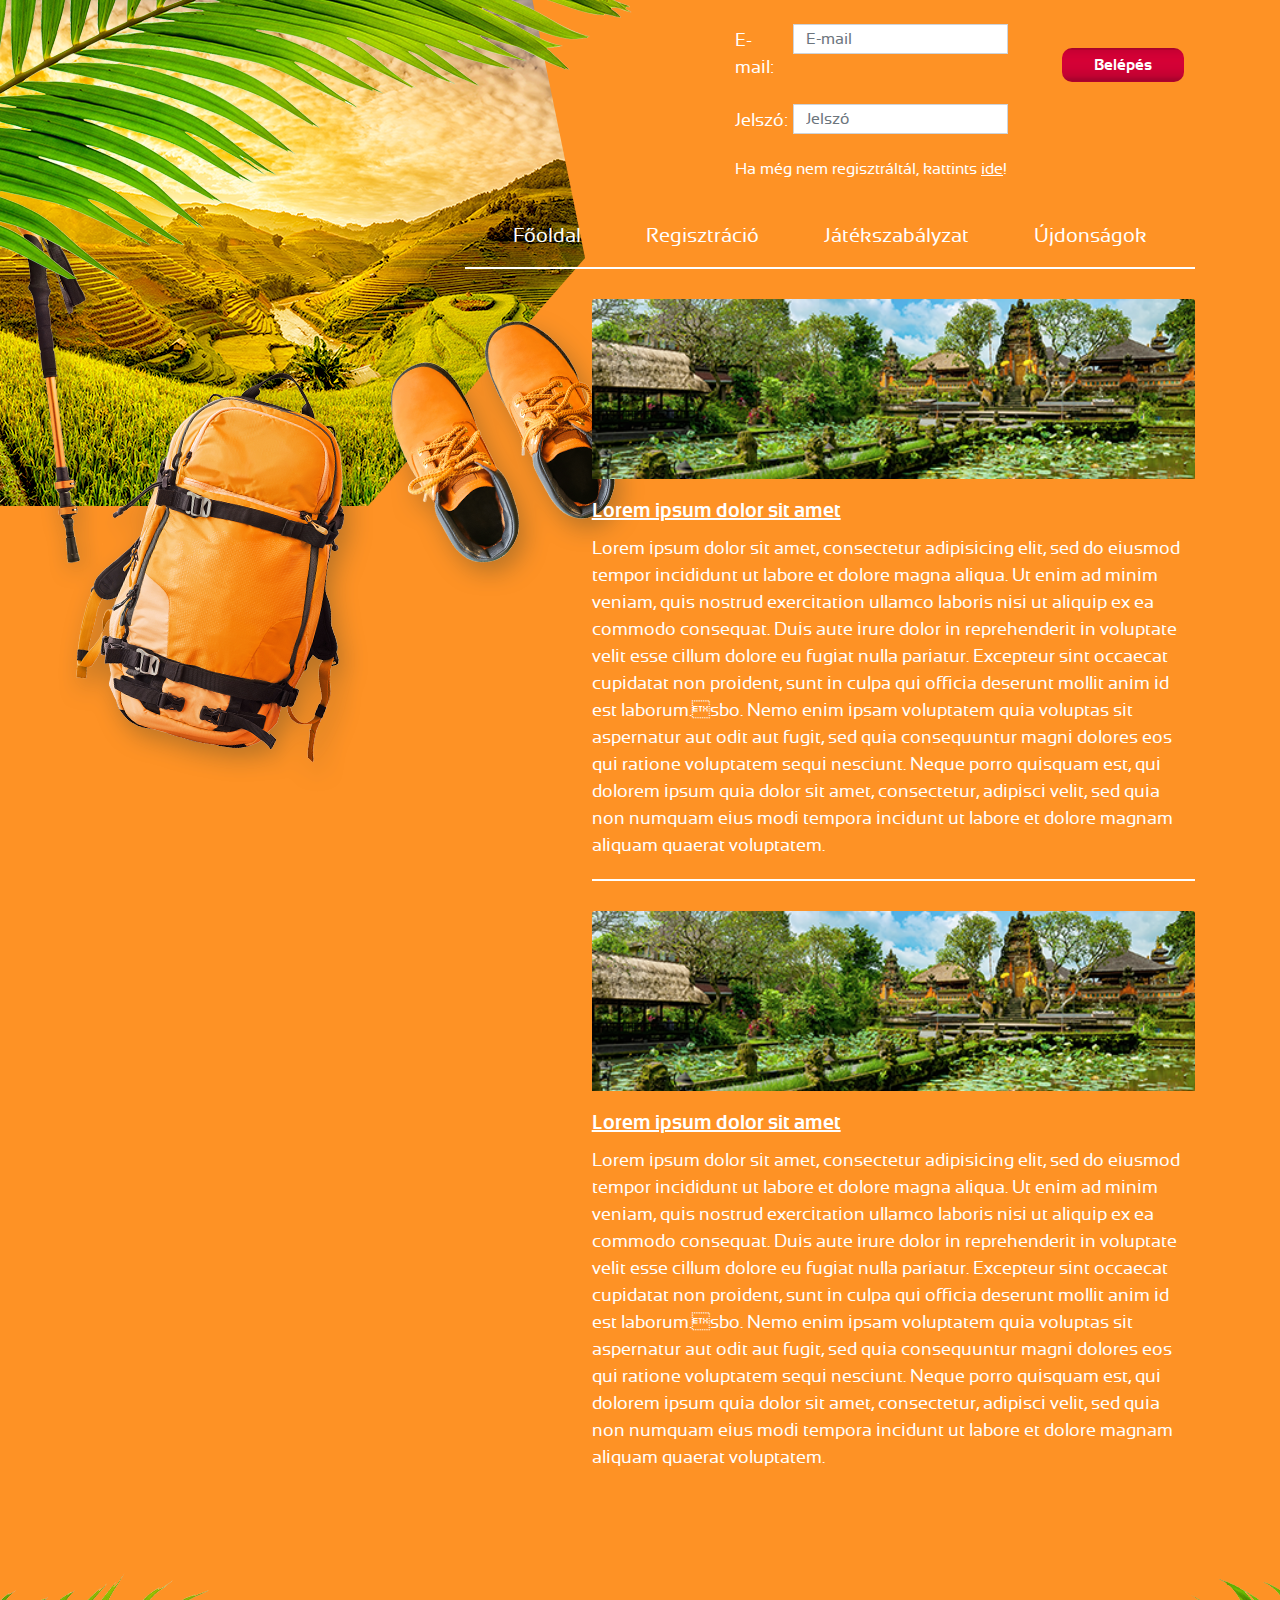
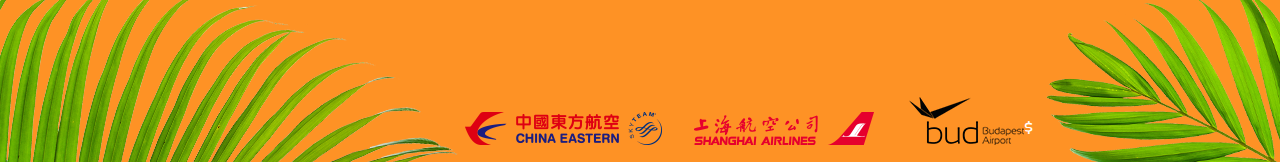
==== news.html @ b88a93b2 "init" ====
<!DOCTYPE html>
<html lang="hu">
<head>
    <meta charset="UTF-8">
    <meta http-equiv="X-UA-Compatible" content="IE=edge">
    <meta name="viewport" content="width=device-width, initial-scale=1">
    <title>Kalandorképző</title>
    <link rel="stylesheet" href="assets/css/bootstrap.css">
    <link rel="stylesheet" href="assets/css/style.css">
</head>
<body>
<div id="body-wrapper" class="d-flex justify-content-end">
    <div class="container">
        <div class="row">
            <div class="col-md-4">

            </div>
            <div class="col-md-8 col-12 mt-4">
                <section id="login-form" class="float-right">
                    <form>
                        <div class="row">
                            <div class="col-md-8">
                                <div class="form-group row">
                                    <label for="inputEmail" class="col-sm-2 col-form-label mr-1">E-mail:</label>
                                    <div class="col-sm-9">
                                        <input type="email" class="form-control" id="inputEmail"
                                               placeholder="E-mail">
                                    </div>
                                </div>
                                <div class="form-group row">
                                    <label for="inputPassword" class="col-sm-2 col-form-label mr-1">Jelszó: </label>
                                    <div class="col-sm-9">
                                        <input type="password" class="form-control" id="inputPassword"
                                               placeholder="Jelszó">
                                    </div>
                                </div>
                            </div>
                            <div class="col-md-4 mt-4">
                                <button type="submit" class="btn btn-primary">Belépés</button>
                            </div>
                        </div>
                        <div class="row">
                            <div class="col-sm-12" style="font-size: 16px">Ha még nem regisztráltál, kattints <a
                                    href="#">ide</a>!
                            </div>
                        </div>
                    </form>
                </section>
                <div class="clearfix"></div>
                <nav class="navbar navbar-expand-sm mt-4 justify-content-center">
                    <button class="navbar-toggler" type="button" data-toggle="collapse"
                            data-target="#navbarToggler" aria-controls="navbarToggler"
                            aria-expanded="false" aria-label="Toggle navigation">
                        <span class="navbar-toggler-icon"></span>
                    </button>
                    <div class="collapse navbar-collapse" id="navbarToggler">
                        <ul id="menu-main-nav" class="navbar-nav nav-fill w-100">
                            <li class="nav-item menu-item">
                                <a href="#" class="nav-link">Főoldal</a></li>
                            <li class="nav-item menu-item">
                                <a href="#" class="nav-link">Regisztráció</a></li>
                            <li class="nav-item menu-item">
                                <a href="#" class="nav-link">Játékszabályzat</a></li>
                            <li class="nav-item menu-item">
                                <a href="#" class="nav-link">Újdonságok</a></li>
                        </ul>
                    </div>
                </nav>
                <section id="content">
                    <div class="row">
                        <div class="col-md-2"></div>
                        <div class="col-md-10">
                            <div class="card">
                                <img class="card-img-top" src="assets/images/news.png">
                                <div class="card-body">
                                    <h5 class="card-title">Lorem ipsum dolor sit amet</h5>
                                    <p class="card-text">Lorem ipsum dolor sit amet, consectetur adipisicing elit, sed do eiusmod tempor incididunt ut labore et dolore magna aliqua. Ut enim ad minim veniam, quis nostrud exercitation ullamco laboris nisi ut aliquip ex ea commodo consequat. Duis aute irure dolor in reprehenderit in voluptate velit esse cillum dolore eu fugiat nulla pariatur. Excepteur sint occaecat cupidatat non proident, sunt in culpa qui officia deserunt mollit anim id est laborum.sbo. Nemo enim ipsam voluptatem quia voluptas sit aspernatur aut odit aut fugit, sed quia consequuntur magni dolores eos qui ratione voluptatem sequi nesciunt. Neque porro quisquam est, qui dolorem ipsum quia dolor sit amet, consectetur, adipisci velit, sed quia non numquam eius modi tempora incidunt ut labore et dolore magnam aliquam quaerat voluptatem.</p>
                                </div>
                            </div>
                            <div class="card">
                                <img class="card-img-top" src="assets/images/news.png">
                                <div class="card-body">
                                    <h5 class="card-title">Lorem ipsum dolor sit amet</h5>
                                    <p class="card-text">Lorem ipsum dolor sit amet, consectetur adipisicing elit, sed do eiusmod tempor incididunt ut labore et dolore magna aliqua. Ut enim ad minim veniam, quis nostrud exercitation ullamco laboris nisi ut aliquip ex ea commodo consequat. Duis aute irure dolor in reprehenderit in voluptate velit esse cillum dolore eu fugiat nulla pariatur. Excepteur sint occaecat cupidatat non proident, sunt in culpa qui officia deserunt mollit anim id est laborum.sbo. Nemo enim ipsam voluptatem quia voluptas sit aspernatur aut odit aut fugit, sed quia consequuntur magni dolores eos qui ratione voluptatem sequi nesciunt. Neque porro quisquam est, qui dolorem ipsum quia dolor sit amet, consectetur, adipisci velit, sed quia non numquam eius modi tempora incidunt ut labore et dolore magnam aliquam quaerat voluptatem.</p>
                                </div>
                            </div>
                        </div>
                    </div>
                </section>
            </div>
        </div>
    </div>
    <footer>
        <div class="container">
            <div class="row">
                <div class="col-md-4">
                </div>
                <div class="col-md-8 col-12">
                    <a href="https://shanghai.ceair.com/en/"><img src="assets/images/logo_01.png" class="img-fluid"></a>
                    <a href="https://www.bud.hu/"><img src="assets/images/logo_02.png" class="img-fluid"></a>$
                </div>
            </div>
        </div>
        <div id="leaf-left"></div>
        <div id="leaf-right"></div>
    </footer>

</div>
<script src="assets/js/jquery.min.js"></script>
<script src="assets/js/bootstrap.min.js"></script>
</body>
</html>
---- assets/css/style.css ----
@font-face {
    font-family: 'Sansation-bold';
    src: url('../fonts/sansation_bold-webfont.eot');
    src: url('../fonts/sansation_bold-webfont.eot?#iefix') format('embedded-opentype'),
    url('../fonts/sansation_bold-webfont.woff2') format('woff2'),
    url('../fonts/sansation_bold-webfont.woff') format('woff'),
    url('../fonts/sansation_bold-webfont.ttf') format('truetype');
    font-weight: normal;
    font-style: normal;

}

@font-face {
    font-family: 'Sansation';
    src: url('../fonts/sansation_regular-webfont.eot');
    src: url('../fonts/sansation_regular-webfont.eot?#iefix') format('embedded-opentype'),
    url('../fonts/sansation_regular-webfont.woff2') format('woff2'),
    url('../fonts/sansation_regular-webfont.woff') format('woff'),
    url('../fonts/sansation_regular-webfont.ttf') format('truetype');
    font-weight: normal;
    font-style: normal;

}

html {
    height: 100%;
    box-sizing: border-box;
}

*,
*:before,
*:after {
    box-sizing: inherit;
}

body {
    position: relative;
    font-family: 'Sansation', Arial;
    font-size: 18px;
    color: #fff;
    min-height: 100%;
    background: #fe9225 url("../images/bg.png") no-repeat left top;
}

h1 {
    font-family: 'Sansation-bold';
    font-size: 70px;
    text-transform: uppercase;
    color: #fff;
    margin-bottom: 30px;
}

h1.inner{
    font-size: 30px;
}

a{
    color: #fff;
    text-decoration: underline;
}

b, strong{
    font-family: 'Sansation-bold';
}

a:hover{
    color: #994716;
}

.container {
    position: relative;
}

#body-wrapper {
    width: 100%;
    min-height: 100%;
    display: flex;
    flex-direction: column;
    padding-bottom: 11rem;
}

#content {
    padding-bottom: 4.1rem;
}


@media only screen and (max-width: 1279px) {
    #body-wrapper {
        background-color: rgba(0, 0, 0, 0.5);
    }

    h1{
        font-size: 50px;
    }
}

#leaf-left{
    width: 470px;
    height: 189px;
    background-image: url("../images/leaf_left.png");
    position: absolute;
    left: 0;
    bottom: 0;
    z-index: -1;
}

#leaf-right{
    width: 260px;
    height: 189px;
    background-image: url("../images/leaf_right.png");
    position: absolute;
    right: 0;
    bottom: 0;
    z-index: -1;
}

@media only screen and (max-width: 479px) {
    h1{
        font-size: 30px;
    }
    #leaf-left, #leaf-right{
        display: none;
    }
}

.navbar-toggler {
    border: 2px solid #fff;
    margin: 5px;
    float: right;
}

.navbar-toggler-icon {
    background-image: url("data:image/svg+xml;charset=utf8,%3Csvg viewBox='0 0 32 32' xmlns='http://www.w3.org/2000/svg'%3E%3Cpath stroke='rgba(255,255,255, 1)' stroke-width='2' stroke-linecap='round' stroke-miterlimit='10' d='M4 8h24M4 16h24M4 24h24'/%3E%3C/svg%3E");
}

#login-form{
    width: 100%;
    max-width: 460px;
}

#cookie-bar {
    background-color: rgba(0, 0, 0, 0.8);
    height: auto;
    line-height: 30px;
    color: #eeeeee;
    text-align: center;
    padding: 16px 0;
    z-index: 99999;
}

#cookie-bar.fixed {
    position: fixed;
    top: 0;
    left: 0;
    width: 100%;
}

#cookie-bar.fixed.bottom {
    bottom: 0;
    top: auto;
}

#cookie-bar p {
    margin: 0;
    padding: 0;
}

#cookie-bar a {
    font-family: 'laysbold', Arial, Helvetica, sans-serif;
    color: #ffffff;
    display: inline-block;
    border-radius: 3px;
    text-decoration: none;
    padding: 0 6px;
    margin-left: 8px;
}

#cookie-bar .cb-enable {
    background: #c60c0f;
}

#cookie-bar .cb-enable:hover {
    background: #c60c0f;
}

#cookie-bar .cb-disable {
    background: #990000;
}

#cookie-bar .cb-disable:hover {
    background: #bb0000;
}

#cookie-bar .cb-policy {
    background: #0033bb;
}

#cookie-bar .cb-policy:hover {
    background: #0055dd;
}

.form-control{
    border-radius: 0;
    height: calc(1em + 0.75rem + 2px);
}

.col-form-label {
    padding-top: calc(0.1em + 1px);
}

.btn-primary{
    border-radius: 10px;
    background: url("../images/btn_bg.png") 100% 100%;
    border: 0;
    padding: 0.3rem 2rem;
    font-family: 'Sansation-bold';
}

.navbar{
    text-transform: none;
    font-size: 20px;
    font-family: 'Sansation';
    background: transparent;
    border-bottom: 2px solid #fff;
    position: relative;
    margin-bottom: 30px;
}

.navbar a{
    text-decoration: none;
}

nav .navbar-nav li a:hover{
    color: #994716 !important;
}

.form-control.error{
    border-color: #a80400;
    border-width: 2px;
}

label.error{
    color: #a80400;
    font-size: 14px;
    line-height: 14px;
    padding: 0;
    margin: 0;
    font-family: 'Sansation-bold';
}

img#plane{
    display: block;
    position: absolute;
    top: 0;
    right: 0;
    z-index: -1;
}

.reg-text{
    padding-top: 160px;
}

a#upload{
    text-decoration: none;
    font-size: 18px;
}

#social{
    margin-top: 140px;
}

#social a{
    text-decoration: none;
    display: inline-block;
    margin: 0 10px;
}

.upload-content{
    font-size: 20px;
}

#multiplier{
    width: 75px;
    height: 75px;
    border: 5px solid #fff;
    border-radius: 40px;
    line-height: 68px;
    text-align: center;
    font-size: 38px;
    font-family: 'Sansation-bold';
}

.card{
    border: 0;
    border-radius: 0;
    background: transparent;
    border-bottom: 2px solid #fff;
    margin-bottom: 30px;
}

.card-body{
    padding-left: 0;
    padding-right: 0;
}

.card-title{
    font-family: 'Sansation-bold';
    text-decoration: underline;
}

.card:last-child{
    border-bottom: 0;
}

footer{
    position: absolute;
    bottom: 0;
    width: 100%;
    height: 4.1rem;
}
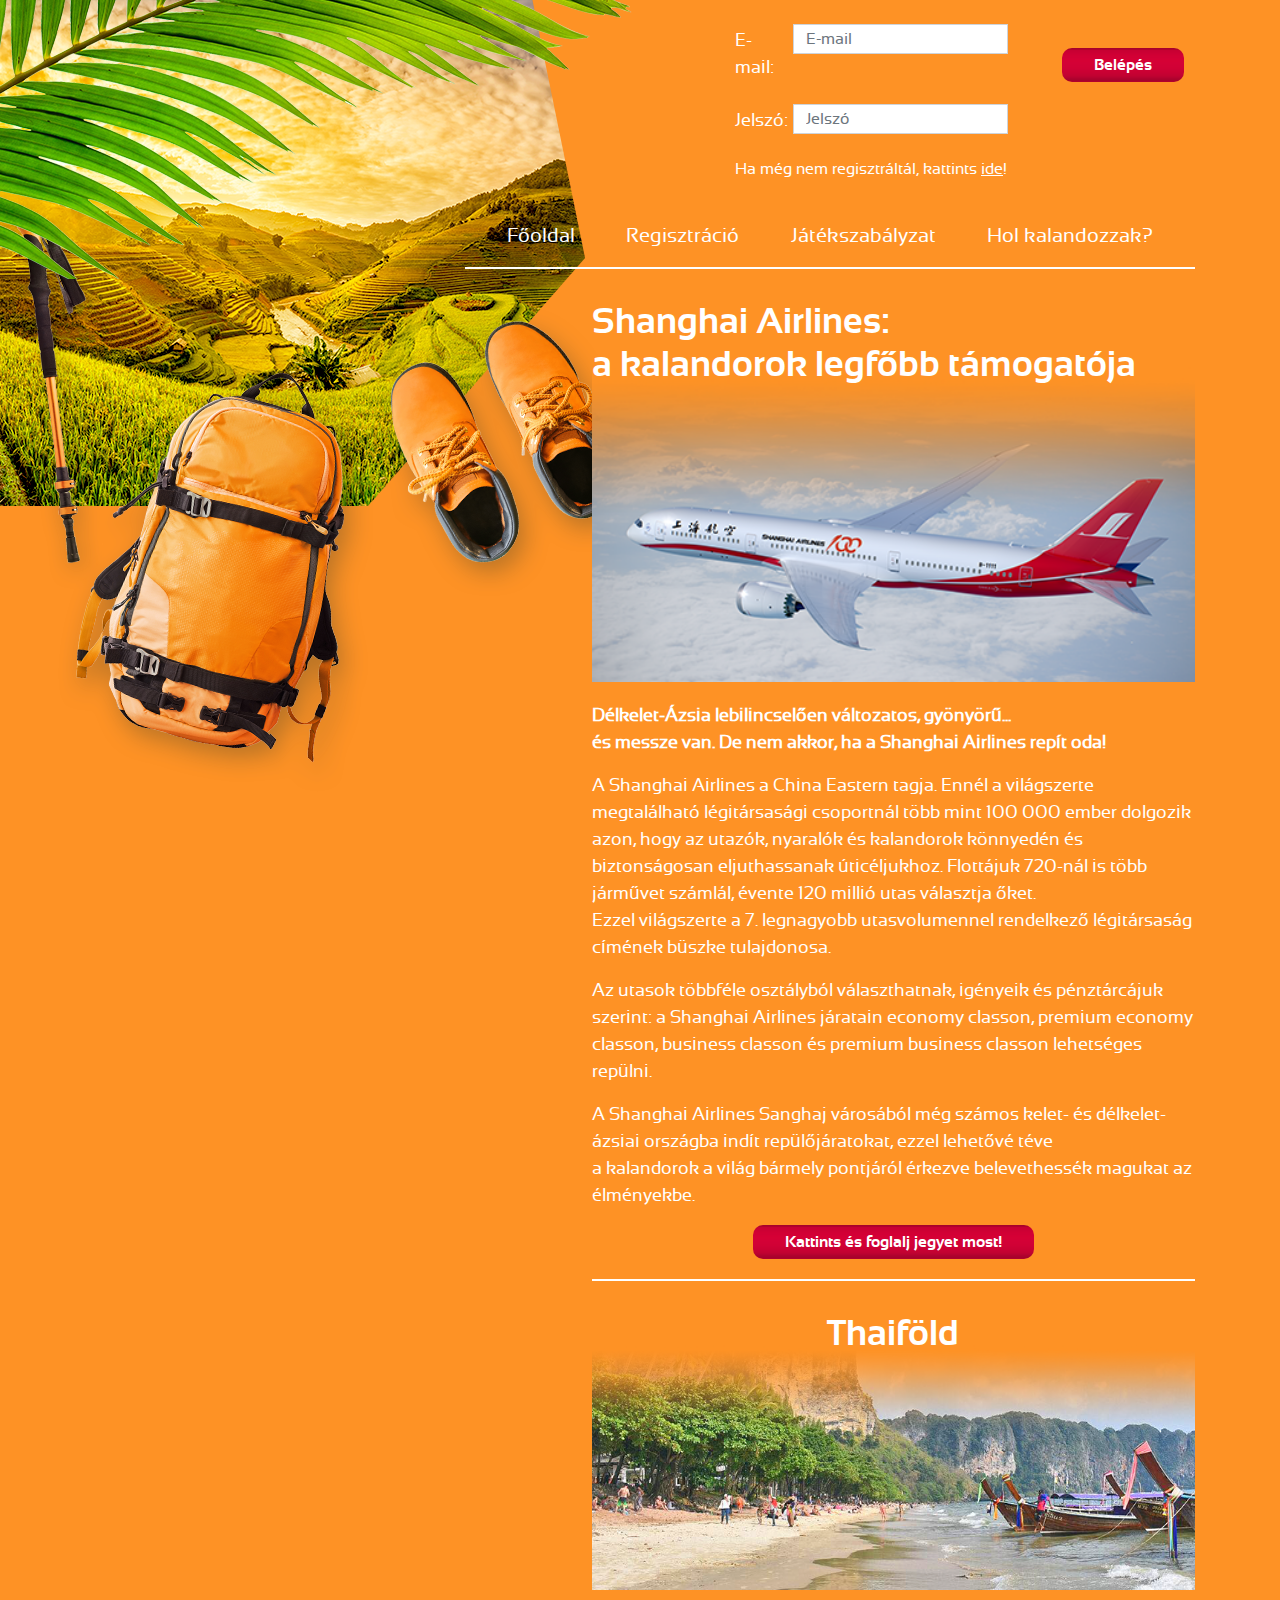
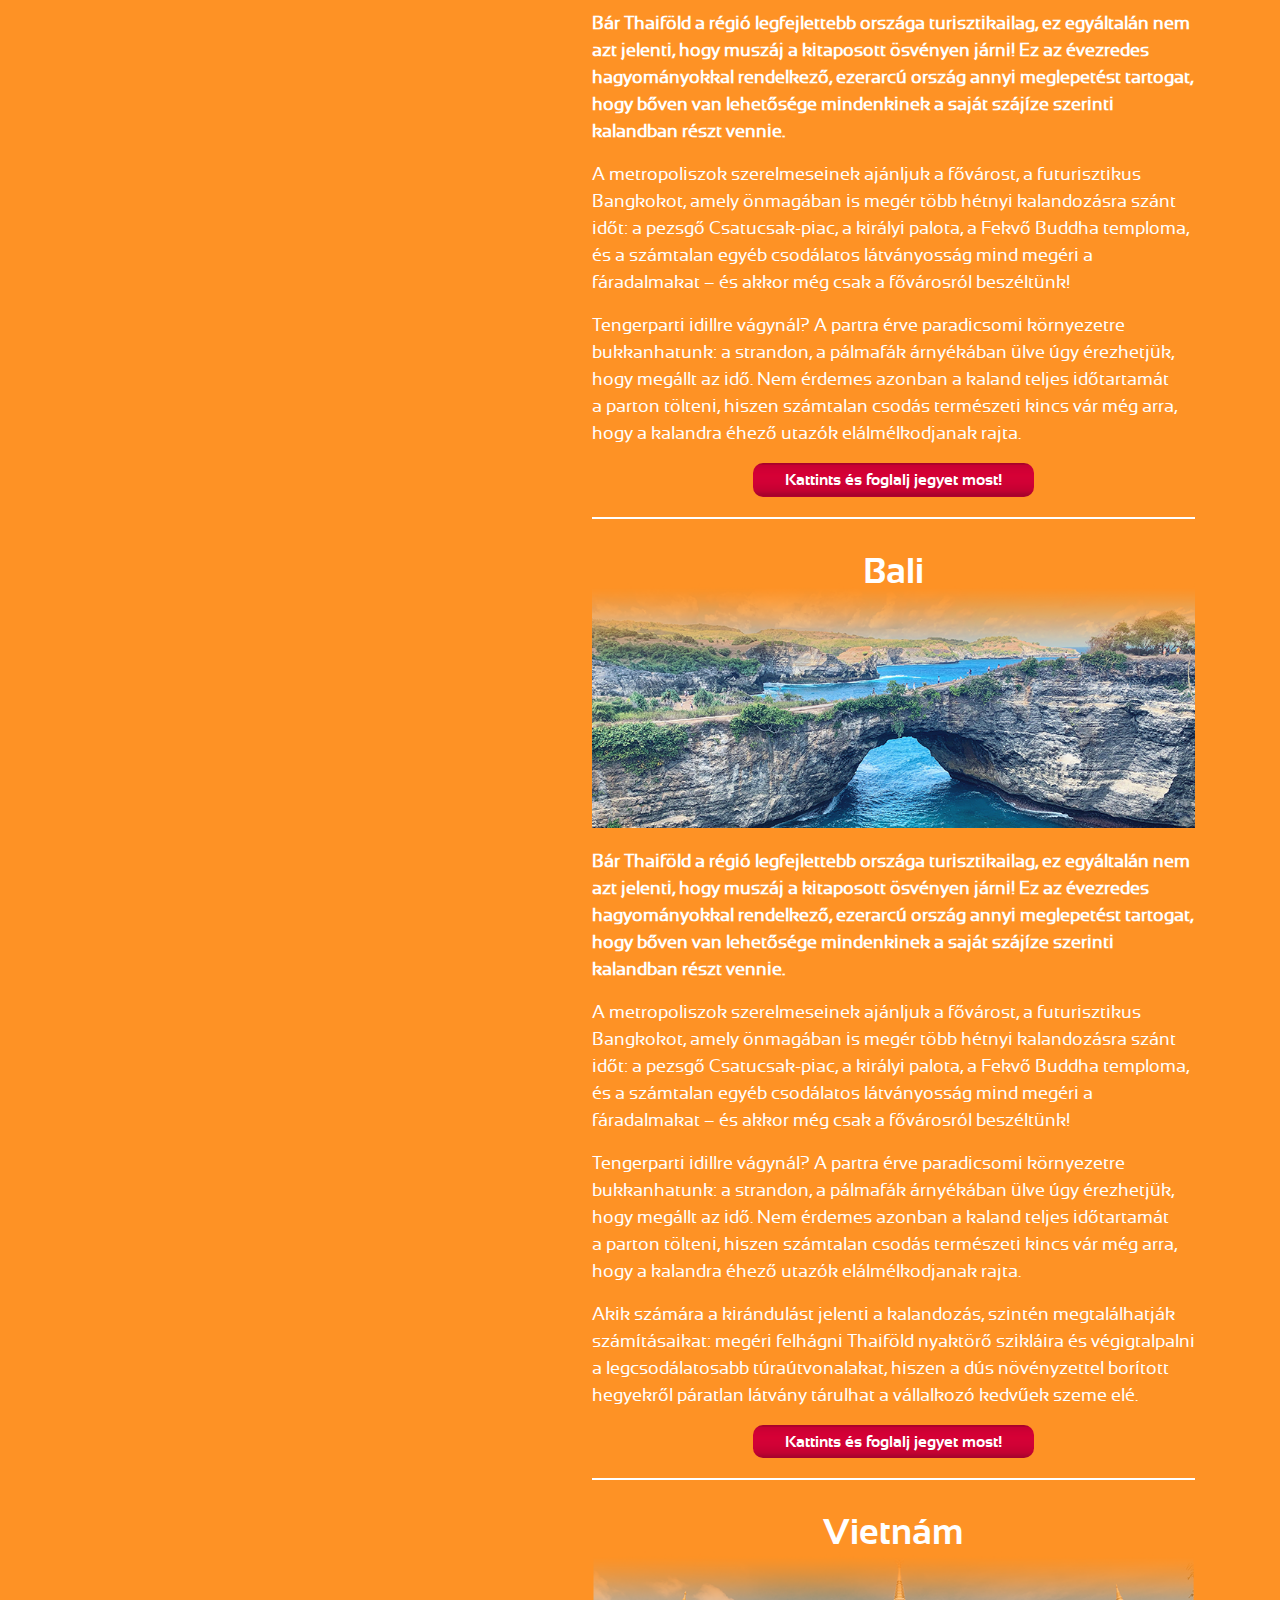
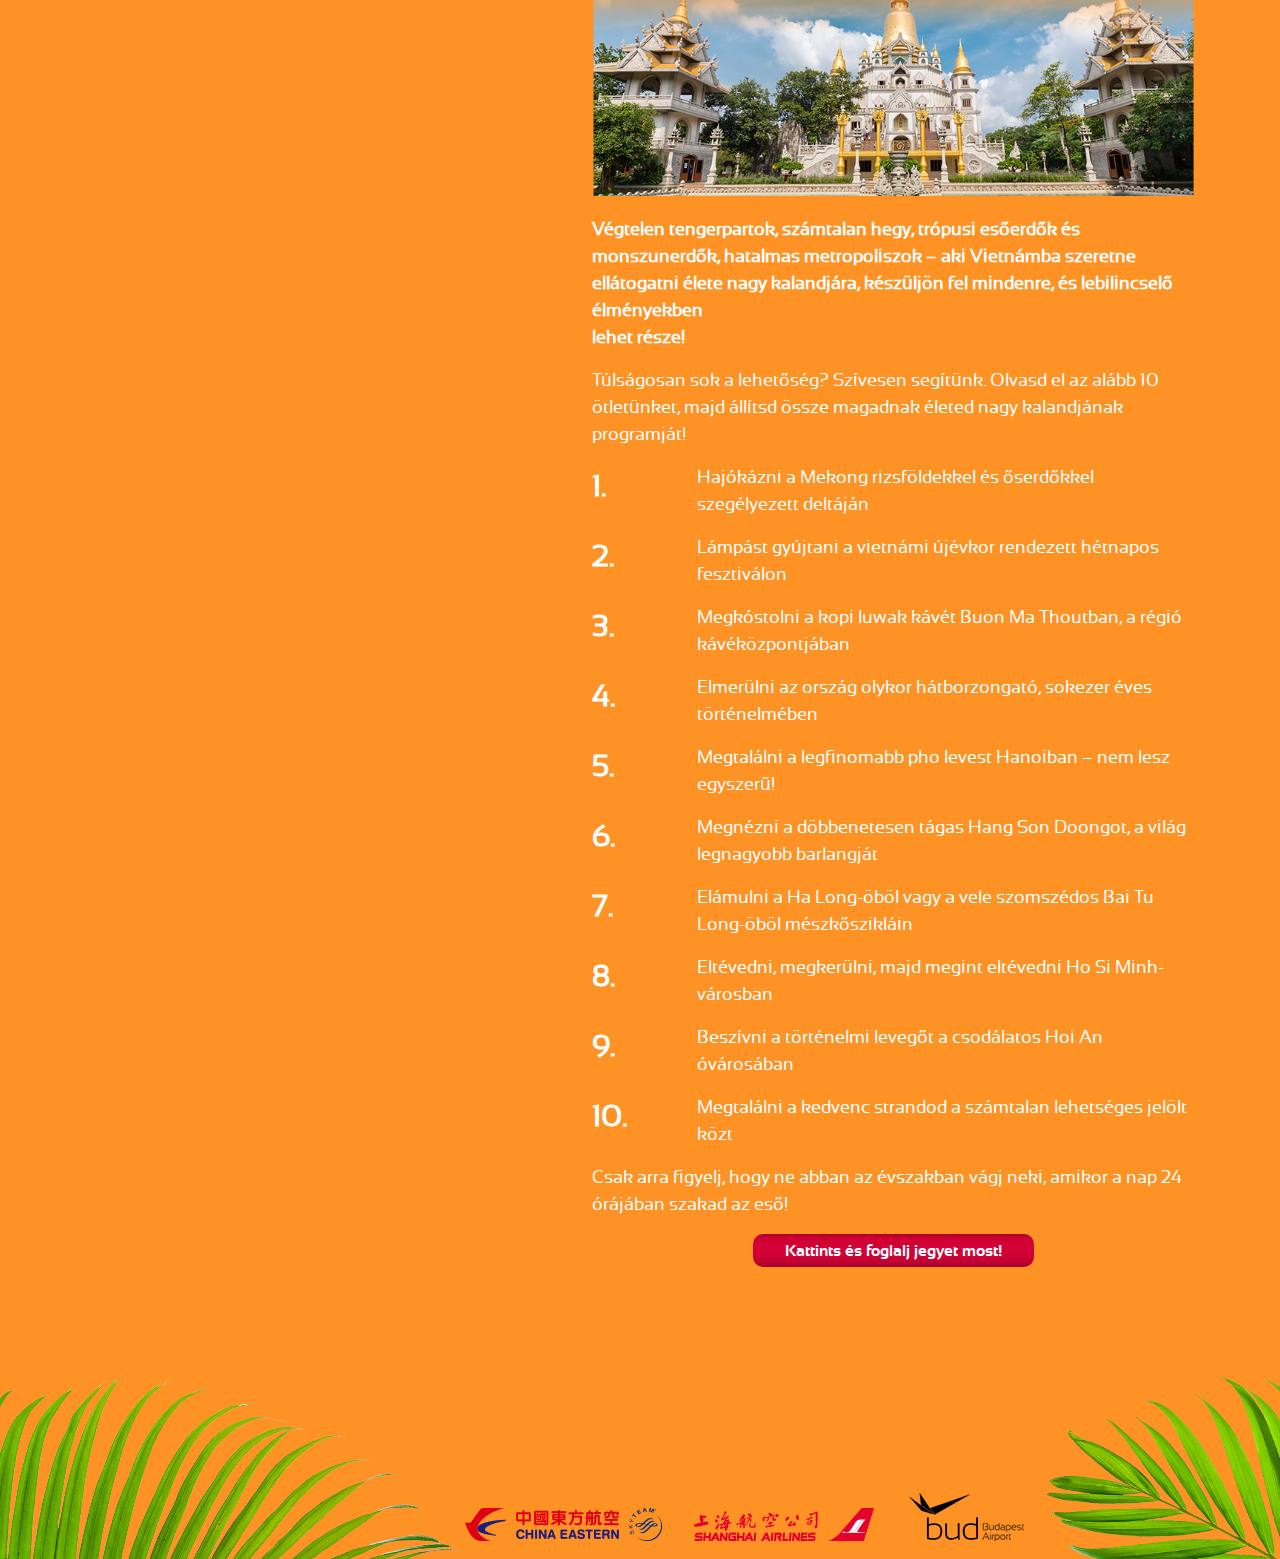
==== commit f9801775: "modify news" ====
--- a/news.html
+++ b/news.html
@@ -62,7 +62,7 @@
                             <li class="nav-item menu-item">
                                 <a href="#" class="nav-link">Játékszabályzat</a></li>
                             <li class="nav-item menu-item">
-                                <a href="#" class="nav-link">Újdonságok</a></li>
+                                <a href="#" class="nav-link">Hol kalandozzak?</a></li>
                         </ul>
                     </div>
                 </nav>
@@ -71,17 +71,162 @@
                         <div class="col-md-2"></div>
                         <div class="col-md-10">
                             <div class="card">
-                                <img class="card-img-top" src="assets/images/news.png">
-                                <div class="card-body">
-                                    <h5 class="card-title">Lorem ipsum dolor sit amet</h5>
-                                    <p class="card-text">Lorem ipsum dolor sit amet, consectetur adipisicing elit, sed do eiusmod tempor incididunt ut labore et dolore magna aliqua. Ut enim ad minim veniam, quis nostrud exercitation ullamco laboris nisi ut aliquip ex ea commodo consequat. Duis aute irure dolor in reprehenderit in voluptate velit esse cillum dolore eu fugiat nulla pariatur. Excepteur sint occaecat cupidatat non proident, sunt in culpa qui officia deserunt mollit anim id est laborum.sbo. Nemo enim ipsam voluptatem quia voluptas sit aspernatur aut odit aut fugit, sed quia consequuntur magni dolores eos qui ratione voluptatem sequi nesciunt. Neque porro quisquam est, qui dolorem ipsum quia dolor sit amet, consectetur, adipisci velit, sed quia non numquam eius modi tempora incidunt ut labore et dolore magnam aliquam quaerat voluptatem.</p>
-                                </div>
-                            </div>
-                            <div class="card">
-                                <img class="card-img-top" src="assets/images/news.png">
-                                <div class="card-body">
-                                    <h5 class="card-title">Lorem ipsum dolor sit amet</h5>
-                                    <p class="card-text">Lorem ipsum dolor sit amet, consectetur adipisicing elit, sed do eiusmod tempor incididunt ut labore et dolore magna aliqua. Ut enim ad minim veniam, quis nostrud exercitation ullamco laboris nisi ut aliquip ex ea commodo consequat. Duis aute irure dolor in reprehenderit in voluptate velit esse cillum dolore eu fugiat nulla pariatur. Excepteur sint occaecat cupidatat non proident, sunt in culpa qui officia deserunt mollit anim id est laborum.sbo. Nemo enim ipsam voluptatem quia voluptas sit aspernatur aut odit aut fugit, sed quia consequuntur magni dolores eos qui ratione voluptatem sequi nesciunt. Neque porro quisquam est, qui dolorem ipsum quia dolor sit amet, consectetur, adipisci velit, sed quia non numquam eius modi tempora incidunt ut labore et dolore magnam aliquam quaerat voluptatem.</p>
+                                <h5 class="card-title">Shanghai Airlines:<br/>a kalandorok legfőbb támogatója</h5>
+                                <img class="card-img-top" src="assets/images/shanghai.png">
+                                <div class="card-body">
+                                    <p class="card-text font-weight-bold">Délkelet-Ázsia lebilincselően változatos,
+                                        gyönyörű... <br/>
+                                        és messze van. De nem akkor, ha a Shanghai Airlines repít oda!</p>
+                                    <p class="card-text">A Shanghai Airlines a China Eastern tagja. Ennél a világszerte
+                                        megtalálható légitársasági csoportnál több mint 100 000 ember dolgozik azon,
+                                        hogy az utazók, nyaralók és kalandorok könnyedén és biztonságosan eljuthassanak
+                                        úticéljukhoz. Flottájuk 720-nál is több járművet számlál, évente 120 millió utas
+                                        választja őket. <br/>Ezzel világszerte a 7. legnagyobb utasvolumennel rendelkező
+                                        légitársaság címének büszke tulajdonosa.</p>
+                                    <p class="card-text">Az utasok többféle osztályból választhatnak, igényeik és
+                                        pénztárcájuk szerint: a Shanghai Airlines járatain economy classon, premium
+                                        economy classon, business classon és premium business classon lehetséges
+                                        repülni.</p>
+                                    <p class="card-text">A Shanghai Airlines Sanghaj városából még számos kelet- és
+                                        délkelet-ázsiai országba indít repülőjáratokat, ezzel lehetővé téve <br/>a
+                                        kalandorok a világ bármely pontjáról érkezve belevethessék magukat az
+                                        élményekbe.</p>
+                                    <p class="card-text text-center"><a
+                                            href="https://utazas.pelikan.hu/repulojegyek/china-eastern" target="_blank"
+                                            class="btn btn-primary" style="text-decoration: none">Kattints és foglalj
+                                        jegyet most!</a></p>
+                                </div>
+                            </div>
+                            <div class="card">
+                                <h5 class="card-title text-center">Thaiföld</h5>
+                                <img class="card-img-top" src="assets/images/thaifold.png">
+                                <div class="card-body">
+                                    <p class="card-text font-weight-bold">Bár Thaiföld a régió legfejlettebb országa
+                                        turisztikailag, ez egyáltalán nem azt jelenti, hogy muszáj a kitaposott ösvényen
+                                        járni! Ez az évezredes hagyományokkal rendelkező, ezerarcú ország annyi
+                                        meglepetést tartogat, <br/>hogy bőven van lehetősége mindenkinek a saját szájíze
+                                        szerinti kalandban részt vennie.</p>
+                                    <p class="card-text">A metropoliszok szerelmeseinek ajánljuk a fővárost, a
+                                        futurisztikus Bangkokot, amely önmagában is megér több hétnyi kalandozásra szánt
+                                        időt: a pezsgő Csatucsak-piac, a királyi palota, a Fekvő Buddha temploma, <br/>és
+                                        a számtalan egyéb csodálatos látványosság mind megéri a fáradalmakat – és akkor
+                                        még csak a fővárosról beszéltünk!</p>
+                                    <p class="card-text">Tengerparti idillre vágynál? A partra érve paradicsomi
+                                        környezetre bukkanhatunk: a strandon, a pálmafák árnyékában ülve úgy érezhetjük,
+                                        hogy megállt az idő. Nem érdemes azonban a kaland teljes időtartamát <br/>a
+                                        parton tölteni, hiszen számtalan csodás természeti kincs vár még arra, hogy a
+                                        kalandra éhező utazók elálmélkodjanak rajta.</p>
+                                    <p class="card-text" Akik számára a kirándulást jelenti a kalandozás, szintén
+                                       megtalálhatják számításaikat: megéri felhágni Thaiföld nyaktörő szikláira és
+                                       végigtalpalni a legcsodálatosabb túraútvonalakat, hiszen a dús növényzettel
+                                       borított hegyekről páratlan látvány tárulhat a vállalkozó kedvűek szeme elé.</p>
+                                    <p class="card-text text-center"><a
+                                            href="https://utazas.pelikan.hu/repulojegyek/china-eastern" target="_blank"
+                                            class="btn btn-primary" style="text-decoration: none">Kattints és foglalj
+                                        jegyet most!</a></p>
+                                </div>
+                            </div>
+
+                            <div class="card">
+                                <h5 class="card-title text-center">Bali</h5>
+                                <img class="card-img-top" src="assets/images/bali.png">
+                                <div class="card-body">
+                                    <p class="card-text font-weight-bold">Bár Thaiföld a régió legfejlettebb országa
+                                        turisztikailag, ez egyáltalán nem azt jelenti, hogy muszáj a kitaposott ösvényen
+                                        járni! Ez az évezredes hagyományokkal rendelkező, ezerarcú ország annyi
+                                        meglepetést tartogat, <br/>hogy bőven van lehetősége mindenkinek a saját szájíze
+                                        szerinti kalandban részt vennie.</p>
+                                    <p class="card-text">A metropoliszok szerelmeseinek ajánljuk a fővárost, a
+                                        futurisztikus Bangkokot, amely önmagában is megér több hétnyi kalandozásra szánt
+                                        időt: a pezsgő Csatucsak-piac, a királyi palota, a Fekvő Buddha temploma, <br/>és
+                                        a számtalan egyéb csodálatos látványosság mind megéri a fáradalmakat – és akkor
+                                        még csak a fővárosról beszéltünk!</p>
+                                    <p class="card-text">Tengerparti idillre vágynál? A partra érve paradicsomi
+                                        környezetre bukkanhatunk: a strandon, a pálmafák árnyékában ülve úgy érezhetjük,
+                                        hogy megállt az idő. Nem érdemes azonban a kaland teljes időtartamát <br/>a
+                                        parton tölteni, hiszen számtalan csodás természeti kincs vár még arra, hogy a
+                                        kalandra éhező utazók elálmélkodjanak rajta.</p>
+                                    <p class="card-text">Akik számára a kirándulást jelenti a kalandozás, szintén
+                                        megtalálhatják számításaikat: megéri felhágni Thaiföld nyaktörő szikláira és
+                                        végigtalpalni a legcsodálatosabb túraútvonalakat, hiszen a dús növényzettel
+                                        borított hegyekről páratlan látvány tárulhat a vállalkozó kedvűek szeme elé.</p>
+                                    <p class="card-text text-center"><a
+                                            href="https://utazas.pelikan.hu/repulojegyek/china-eastern" target="_blank"
+                                            class="btn btn-primary" style="text-decoration: none">Kattints és foglalj
+                                        jegyet most!</a></p>
+                                </div>
+                            </div>
+
+                            <div class="card">
+                                <h5 class="card-title text-center">Vietnám</h5>
+                                <img class="card-img-top" src="assets/images/vietnam.png">
+                                <div class="card-body">
+                                    <p class="card-text font-weight-bold">Végtelen tengerpartok, számtalan hegy, trópusi
+                                        esőerdők és monszunerdők, hatalmas metropoliszok – aki Vietnámba szeretne
+                                        ellátogatni élete nagy kalandjára, készüljön fel mindenre, és lebilincselő
+                                        élményekben <br/>lehet része!</p>
+                                    <p class="card-text">
+                                        Túlságosan sok a lehetőség? Szívesen segítünk. Olvasd el az alább 10 ötletünket,
+                                        majd állítsd össze magadnak életed nagy kalandjának programját!</p>
+                                    <p class="card-text">
+                                    <div class="row mb-3">
+                                        <div class="col-2 font-weight-bold text-nowrap" style="font-size: 30px">1.</div>
+                                        <div class="col-10">Hajókázni a Mekong rizsföldekkel és őserdőkkel szegélyezett
+                                            deltáján
+                                        </div>
+                                    </div>
+                                    <div class="row mb-3">
+                                        <div class="col-2 font-weight-bold text-nowrap" style="font-size: 30px">2.</div>
+                                        <div class="col-10">Lámpást gyújtani a vietnámi újévkor rendezett hétnapos fesztiválon
+                                        </div>
+                                    </div>
+                                    <div class="row mb-3">
+                                        <div class="col-2 font-weight-bold text-nowrap" style="font-size: 30px">3.</div>
+                                        <div class="col-10">Megkóstolni a kopi luwak kávét Buon Ma Thoutban, a régió kávéközpontjában
+                                        </div>
+                                    </div>
+                                    <div class="row mb-3">
+                                        <div class="col-2 font-weight-bold" style="font-size: 30px">4.</div>
+                                        <div class="col-10">Elmerülni az ország olykor hátborzongató, sokezer éves történelmében
+                                        </div>
+                                    </div>
+                                    <div class="row mb-3">
+                                        <div class="col-2 font-weight-bold text-nowrap" style="font-size: 30px">5.</div>
+                                        <div class="col-10">Megtalálni a legfinomabb pho levest Hanoiban – nem lesz egyszerű!
+                                        </div>
+                                    </div>
+                                    <div class="row mb-3">
+                                        <div class="col-2 font-weight-bold" style="font-size: 30px">6.</div>
+                                        <div class="col-10">Megnézni a döbbenetesen tágas Hang Son Doongot, a világ legnagyobb barlangját
+                                        </div>
+                                    </div>
+                                    <div class="row mb-3">
+                                        <div class="col-2 font-weight-bold text-nowrap" style="font-size: 30px">7.</div>
+                                        <div class="col-10">Elámulni a Ha Long-öböl vagy a vele szomszédos Bai Tu Long-öböl mészkőszikláin
+                                        </div>
+                                    </div>
+                                    <div class="row mb-3">
+                                        <div class="col-2 font-weight-bold" style="font-size: 30px">8.</div>
+                                        <div class="col-10">Eltévedni, megkerülni, majd megint eltévedni Ho Si Minh-városban
+                                        </div>
+                                    </div>
+                                    <div class="row mb-3">
+                                        <div class="col-2 font-weight-bold text-nowrap" style="font-size: 30px">9.</div>
+                                        <div class="col-10">Beszívni a történelmi levegőt a csodálatos Hoi An óvárosában
+                                        </div>
+                                    </div>
+                                    <div class="row mb-3">
+                                        <div class="col-2 font-weight-bold text-nowrap" style="font-size: 30px">10.</div>
+                                        <div class="col-10">Megtalálni a kedvenc strandod a számtalan lehetséges jelölt közt
+                                        </div>
+                                    </div>
+                                    </p>
+                                    <p class="card-text">Csak arra figyelj, hogy ne abban az évszakban vágj neki, amikor
+                                        a nap 24 órájában szakad az eső!</p>
+                                    <p class="card-text text-center"><a
+                                            href="https://utazas.pelikan.hu/repulojegyek/china-eastern" target="_blank"
+                                            class="btn btn-primary" style="text-decoration: none">Kattints és foglalj
+                                        jegyet most!</a></p>
                                 </div>
                             </div>
                         </div>
@@ -97,14 +242,13 @@
                 </div>
                 <div class="col-md-8 col-12">
                     <a href="https://shanghai.ceair.com/en/"><img src="assets/images/logo_01.png" class="img-fluid"></a>
-                    <a href="https://www.bud.hu/"><img src="assets/images/logo_02.png" class="img-fluid"></a>$
+                    <a href="https://www.bud.hu/"><img src="assets/images/logo_02.png" class="img-fluid"></a>
                 </div>
             </div>
         </div>
         <div id="leaf-left"></div>
         <div id="leaf-right"></div>
     </footer>
-
 </div>
 <script src="assets/js/jquery.min.js"></script>
 <script src="assets/js/bootstrap.min.js"></script>
--- a/assets/css/style.css
+++ b/assets/css/style.css
@@ -305,7 +305,12 @@
 
 .card-title{
     font-family: 'Sansation-bold';
-    text-decoration: underline;
+    font-size: 36px;
+}
+
+.card-img-top{
+    margin-top: -30px;
+    z-index: -1;
 }
 
 .card:last-child{
@@ -318,3 +323,9 @@
     width: 100%;
     height: 4.1rem;
 }
+
+@media only screen and (max-width: 992px) {
+    footer{
+        height: 8rem;
+    }
+}
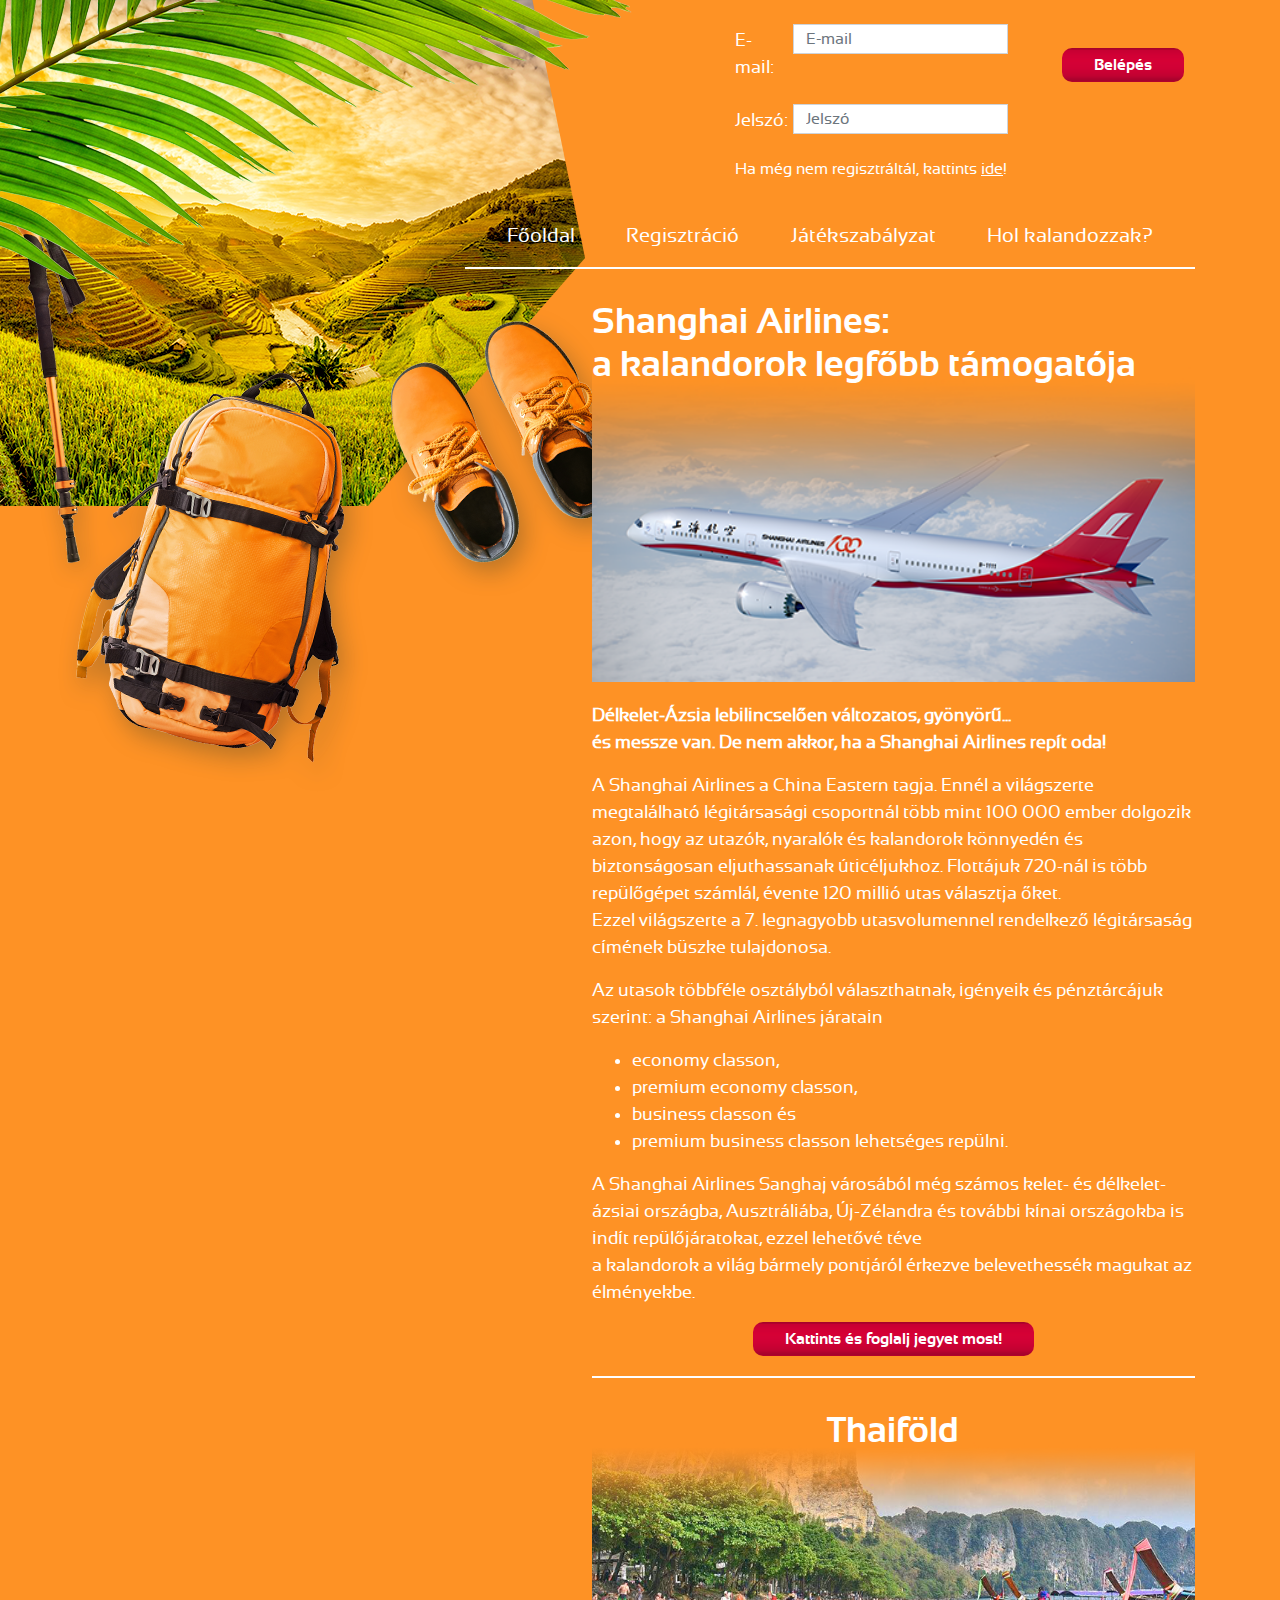
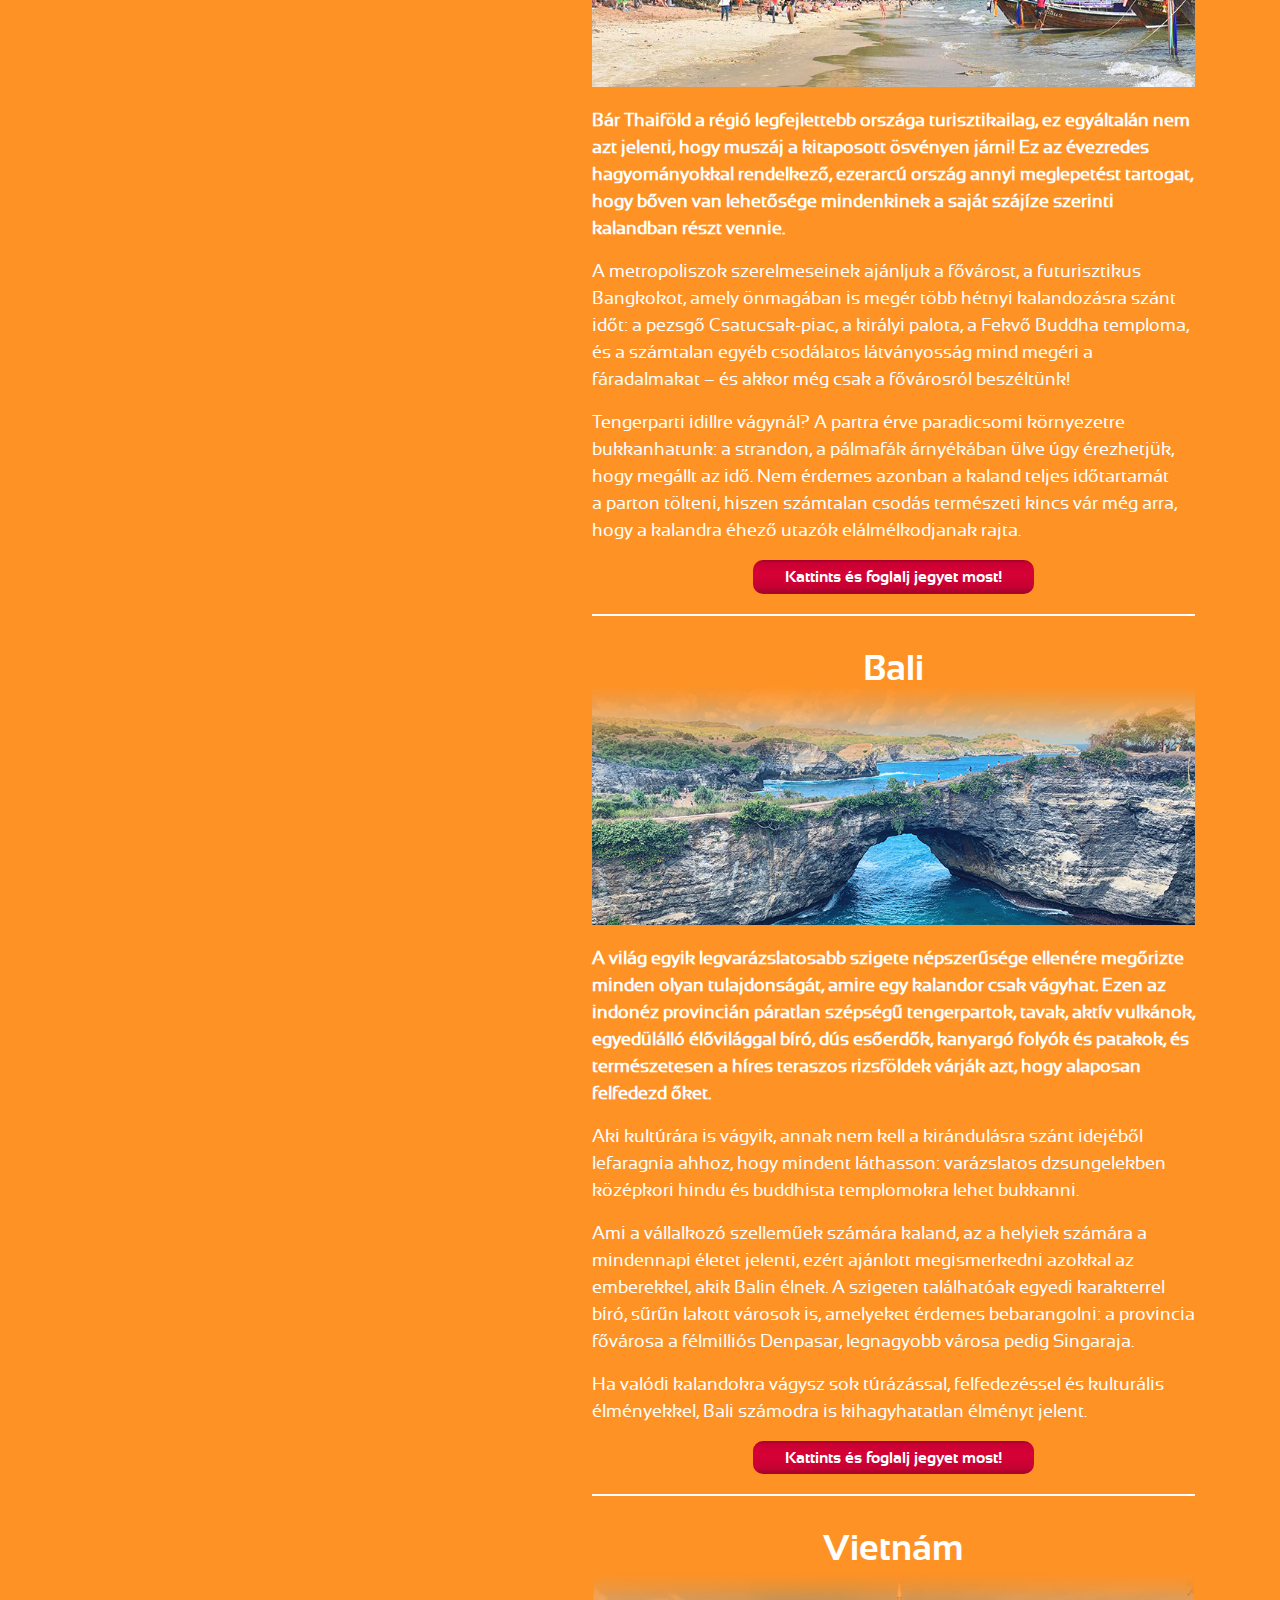
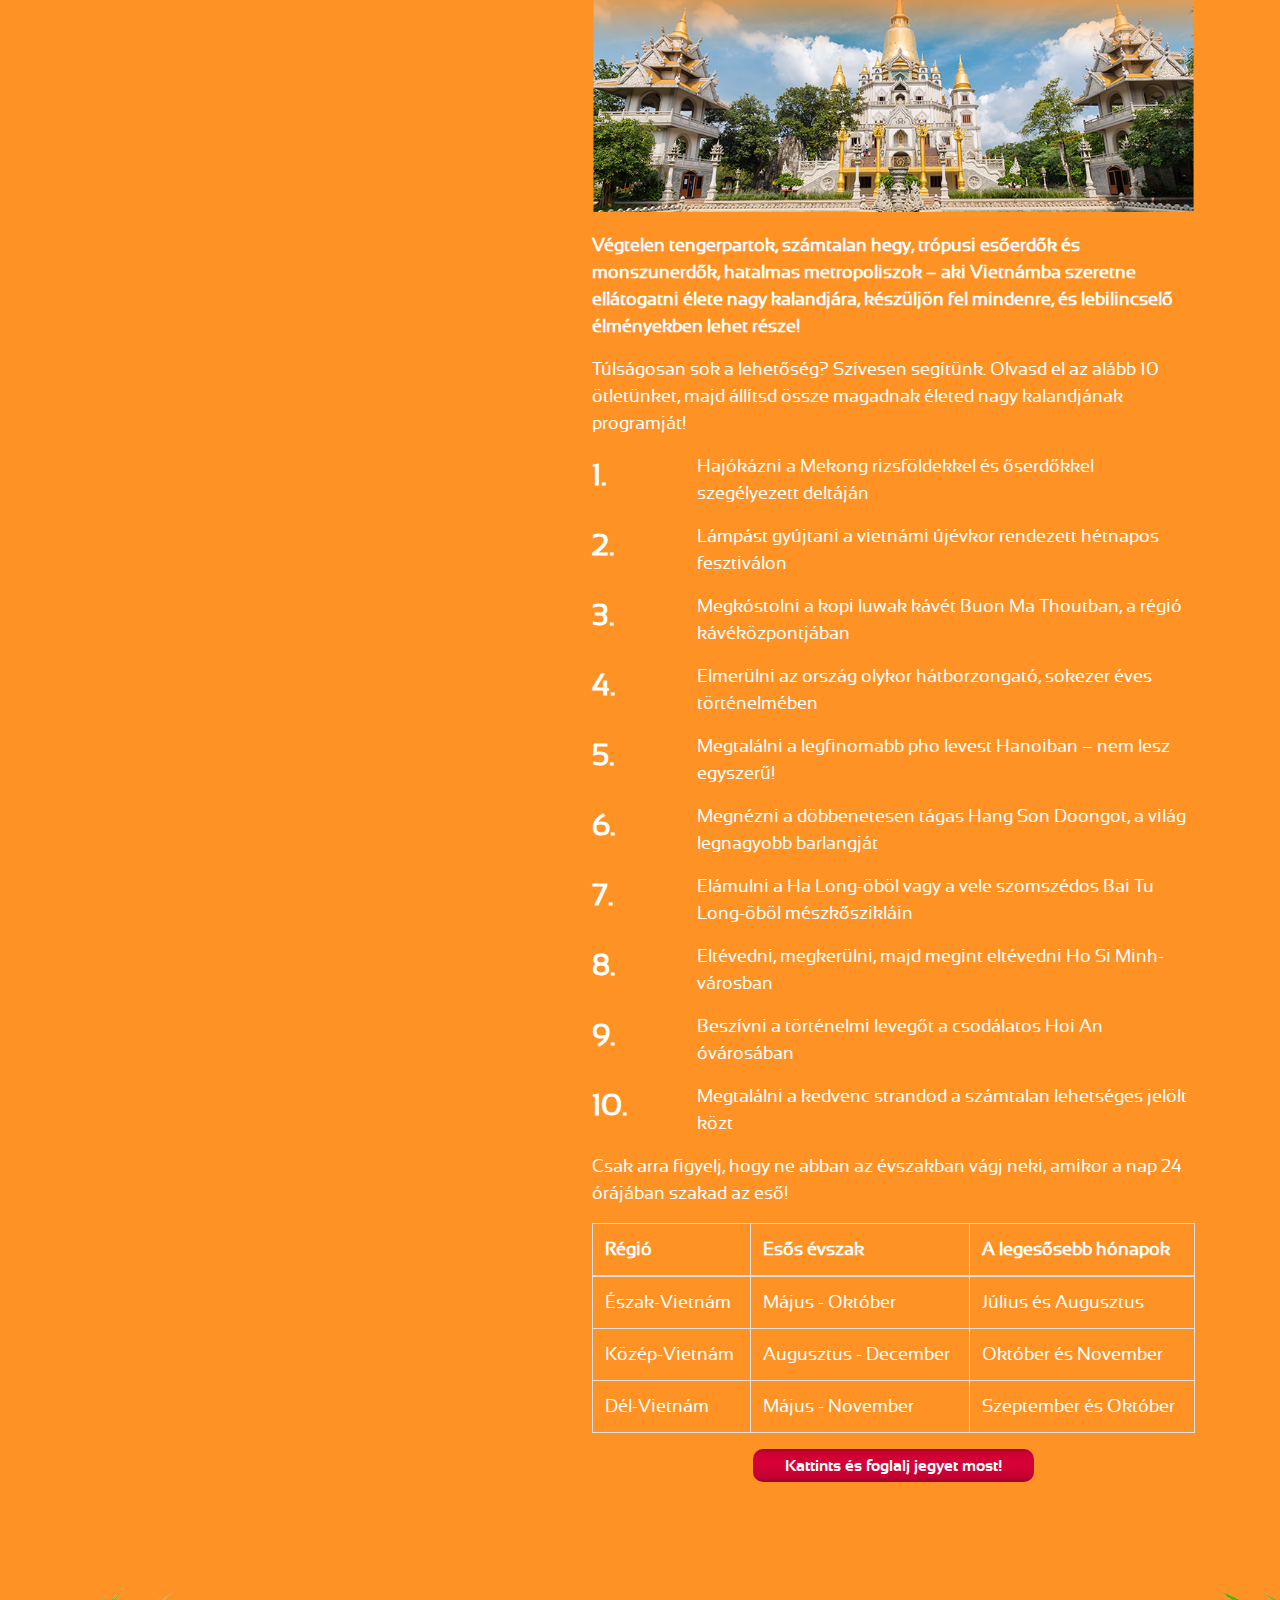
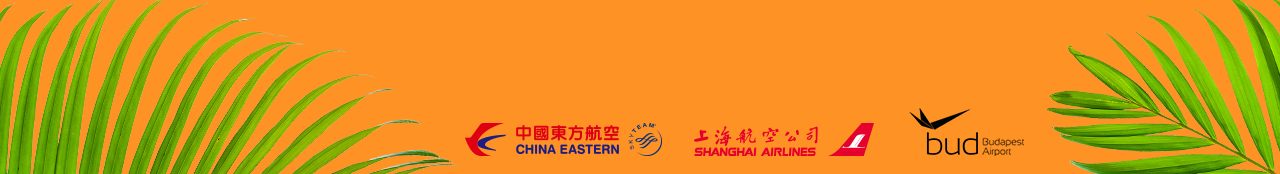
==== commit 7e1f9bde: "init" ====
--- a/news.html
+++ b/news.html
@@ -80,15 +80,22 @@
                                     <p class="card-text">A Shanghai Airlines a China Eastern tagja. Ennél a világszerte
                                         megtalálható légitársasági csoportnál több mint 100 000 ember dolgozik azon,
                                         hogy az utazók, nyaralók és kalandorok könnyedén és biztonságosan eljuthassanak
-                                        úticéljukhoz. Flottájuk 720-nál is több járművet számlál, évente 120 millió utas
+                                        úticéljukhoz. Flottájuk 720-nál is több repülőgépet számlál, évente 120 millió
+                                        utas
                                         választja őket. <br/>Ezzel világszerte a 7. legnagyobb utasvolumennel rendelkező
                                         légitársaság címének büszke tulajdonosa.</p>
                                     <p class="card-text">Az utasok többféle osztályból választhatnak, igényeik és
-                                        pénztárcájuk szerint: a Shanghai Airlines járatain economy classon, premium
-                                        economy classon, business classon és premium business classon lehetséges
-                                        repülni.</p>
+                                        pénztárcájuk szerint: a Shanghai Airlines járatain
+                                    <ul>
+                                        <li>economy classon,</li>
+                                        <li>premium economy classon,</li>
+                                        <li>business classon és</li>
+                                        <li>premium business classon lehetséges repülni.</li>
+                                    </ul>
+                                    </p>
                                     <p class="card-text">A Shanghai Airlines Sanghaj városából még számos kelet- és
-                                        délkelet-ázsiai országba indít repülőjáratokat, ezzel lehetővé téve <br/>a
+                                        délkelet-ázsiai országba, Ausztráliába, Új-Zélandra és további kínai országokba
+                                        is indít repülőjáratokat, ezzel lehetővé téve <br/>a
                                         kalandorok a világ bármely pontjáról érkezve belevethessék magukat az
                                         élményekbe.</p>
                                     <p class="card-text text-center"><a
@@ -131,25 +138,29 @@
                                 <h5 class="card-title text-center">Bali</h5>
                                 <img class="card-img-top" src="assets/images/bali.png">
                                 <div class="card-body">
-                                    <p class="card-text font-weight-bold">Bár Thaiföld a régió legfejlettebb országa
-                                        turisztikailag, ez egyáltalán nem azt jelenti, hogy muszáj a kitaposott ösvényen
-                                        járni! Ez az évezredes hagyományokkal rendelkező, ezerarcú ország annyi
-                                        meglepetést tartogat, <br/>hogy bőven van lehetősége mindenkinek a saját szájíze
-                                        szerinti kalandban részt vennie.</p>
-                                    <p class="card-text">A metropoliszok szerelmeseinek ajánljuk a fővárost, a
-                                        futurisztikus Bangkokot, amely önmagában is megér több hétnyi kalandozásra szánt
-                                        időt: a pezsgő Csatucsak-piac, a királyi palota, a Fekvő Buddha temploma, <br/>és
-                                        a számtalan egyéb csodálatos látványosság mind megéri a fáradalmakat – és akkor
-                                        még csak a fővárosról beszéltünk!</p>
-                                    <p class="card-text">Tengerparti idillre vágynál? A partra érve paradicsomi
-                                        környezetre bukkanhatunk: a strandon, a pálmafák árnyékában ülve úgy érezhetjük,
-                                        hogy megállt az idő. Nem érdemes azonban a kaland teljes időtartamát <br/>a
-                                        parton tölteni, hiszen számtalan csodás természeti kincs vár még arra, hogy a
-                                        kalandra éhező utazók elálmélkodjanak rajta.</p>
-                                    <p class="card-text">Akik számára a kirándulást jelenti a kalandozás, szintén
-                                        megtalálhatják számításaikat: megéri felhágni Thaiföld nyaktörő szikláira és
-                                        végigtalpalni a legcsodálatosabb túraútvonalakat, hiszen a dús növényzettel
-                                        borított hegyekről páratlan látvány tárulhat a vállalkozó kedvűek szeme elé.</p>
+                                    <p class="card-text font-weight-bold">A világ egyik legvarázslatosabb szigete
+                                        népszerűsége ellenére
+                                        megőrizte minden olyan tulajdonságát, amire egy kalandor csak vágyhat. Ezen az
+                                        indonéz provincián páratlan szépségű tengerpartok, tavak, aktív vulkánok,
+                                        egyedülálló élővilággal bíró, dús esőerdők, kanyargó folyók és patakok, és
+                                        természetesen a híres teraszos rizsföldek várják azt, hogy alaposan felfedezd
+                                        őket.</p>
+
+                                    <p class="card-text">Aki kultúrára is vágyik, annak nem kell a kirándulásra szánt
+                                        idejéből lefaragnia
+                                        ahhoz, hogy mindent láthasson: varázslatos dzsungelekben középkori hindu és
+                                        buddhista templomokra lehet bukkanni.</p>
+
+                                    <p class="card-text">Ami a vállalkozó szelleműek számára kaland, az a helyiek
+                                        számára a mindennapi
+                                        életet jelenti, ezért ajánlott megismerkedni azokkal az emberekkel, akik Balin
+                                        élnek. A szigeten találhatóak egyedi karakterrel bíró, sűrűn lakott városok is,
+                                        amelyeket érdemes bebarangolni: a provincia fővárosa a félmilliós Denpasar,
+                                        legnagyobb városa pedig Singaraja.</p>
+
+                                    <p class="card-text">Ha valódi kalandokra vágysz sok túrázással, felfedezéssel és
+                                        kulturális
+                                        élményekkel, Bali számodra is kihagyhatatlan élményt jelent.</p>
                                     <p class="card-text text-center"><a
                                             href="https://utazas.pelikan.hu/repulojegyek/china-eastern" target="_blank"
                                             class="btn btn-primary" style="text-decoration: none">Kattints és foglalj
@@ -164,7 +175,7 @@
                                     <p class="card-text font-weight-bold">Végtelen tengerpartok, számtalan hegy, trópusi
                                         esőerdők és monszunerdők, hatalmas metropoliszok – aki Vietnámba szeretne
                                         ellátogatni élete nagy kalandjára, készüljön fel mindenre, és lebilincselő
-                                        élményekben <br/>lehet része!</p>
+                                        élményekben lehet része!</p>
                                     <p class="card-text">
                                         Túlságosan sok a lehetőség? Szívesen segítünk. Olvasd el az alább 10 ötletünket,
                                         majd állítsd össze magadnak életed nagy kalandjának programját!</p>
@@ -177,37 +188,44 @@
                                     </div>
                                     <div class="row mb-3">
                                         <div class="col-2 font-weight-bold text-nowrap" style="font-size: 30px">2.</div>
-                                        <div class="col-10">Lámpást gyújtani a vietnámi újévkor rendezett hétnapos fesztiválon
+                                        <div class="col-10">Lámpást gyújtani a vietnámi újévkor rendezett hétnapos
+                                            fesztiválon
                                         </div>
                                     </div>
                                     <div class="row mb-3">
                                         <div class="col-2 font-weight-bold text-nowrap" style="font-size: 30px">3.</div>
-                                        <div class="col-10">Megkóstolni a kopi luwak kávét Buon Ma Thoutban, a régió kávéközpontjában
+                                        <div class="col-10">Megkóstolni a kopi luwak kávét Buon Ma Thoutban, a régió
+                                            kávéközpontjában
                                         </div>
                                     </div>
                                     <div class="row mb-3">
                                         <div class="col-2 font-weight-bold" style="font-size: 30px">4.</div>
-                                        <div class="col-10">Elmerülni az ország olykor hátborzongató, sokezer éves történelmében
+                                        <div class="col-10">Elmerülni az ország olykor hátborzongató, sokezer éves
+                                            történelmében
                                         </div>
                                     </div>
                                     <div class="row mb-3">
                                         <div class="col-2 font-weight-bold text-nowrap" style="font-size: 30px">5.</div>
-                                        <div class="col-10">Megtalálni a legfinomabb pho levest Hanoiban – nem lesz egyszerű!
+                                        <div class="col-10">Megtalálni a legfinomabb pho levest Hanoiban – nem lesz
+                                            egyszerű!
                                         </div>
                                     </div>
                                     <div class="row mb-3">
                                         <div class="col-2 font-weight-bold" style="font-size: 30px">6.</div>
-                                        <div class="col-10">Megnézni a döbbenetesen tágas Hang Son Doongot, a világ legnagyobb barlangját
+                                        <div class="col-10">Megnézni a döbbenetesen tágas Hang Son Doongot, a világ
+                                            legnagyobb barlangját
                                         </div>
                                     </div>
                                     <div class="row mb-3">
                                         <div class="col-2 font-weight-bold text-nowrap" style="font-size: 30px">7.</div>
-                                        <div class="col-10">Elámulni a Ha Long-öböl vagy a vele szomszédos Bai Tu Long-öböl mészkőszikláin
+                                        <div class="col-10">Elámulni a Ha Long-öböl vagy a vele szomszédos Bai Tu
+                                            Long-öböl mészkőszikláin
                                         </div>
                                     </div>
                                     <div class="row mb-3">
                                         <div class="col-2 font-weight-bold" style="font-size: 30px">8.</div>
-                                        <div class="col-10">Eltévedni, megkerülni, majd megint eltévedni Ho Si Minh-városban
+                                        <div class="col-10">Eltévedni, megkerülni, majd megint eltévedni Ho Si
+                                            Minh-városban
                                         </div>
                                     </div>
                                     <div class="row mb-3">
@@ -216,13 +234,41 @@
                                         </div>
                                     </div>
                                     <div class="row mb-3">
-                                        <div class="col-2 font-weight-bold text-nowrap" style="font-size: 30px">10.</div>
-                                        <div class="col-10">Megtalálni a kedvenc strandod a számtalan lehetséges jelölt közt
+                                        <div class="col-2 font-weight-bold text-nowrap" style="font-size: 30px">10.
+                                        </div>
+                                        <div class="col-10">Megtalálni a kedvenc strandod a számtalan lehetséges jelölt
+                                            közt
                                         </div>
                                     </div>
                                     </p>
                                     <p class="card-text">Csak arra figyelj, hogy ne abban az évszakban vágj neki, amikor
                                         a nap 24 órájában szakad az eső!</p>
+                                    <table class="table table-bordered text-white">
+                                        <thead>
+                                        <tr>
+                                            <th scope="col">Régió</th>
+                                            <th scope="col">Esős évszak</th>
+                                            <th scope="col">A legesősebb hónapok</th>
+                                        </tr>
+                                        </thead>
+                                        <tbody>
+                                        <tr>
+                                            <td>Észak-Vietnám</td>
+                                            <td>Május - Október </td>
+                                            <td>Július és Augusztus</td>
+                                        </tr>
+                                        <tr>
+                                            <td>Közép-Vietnám</td>
+                                            <td>Augusztus - December</td>
+                                            <td>Október és November </td>
+                                        </tr>
+                                        <tr>
+                                            <td>Dél-Vietnám</td>
+                                            <td>Május - November</td>
+                                            <td>Szeptember és Október</td>
+                                        </tr>
+                                        </tbody>
+                                    </table>
                                     <p class="card-text text-center"><a
                                             href="https://utazas.pelikan.hu/repulojegyek/china-eastern" target="_blank"
                                             class="btn btn-primary" style="text-decoration: none">Kattints és foglalj
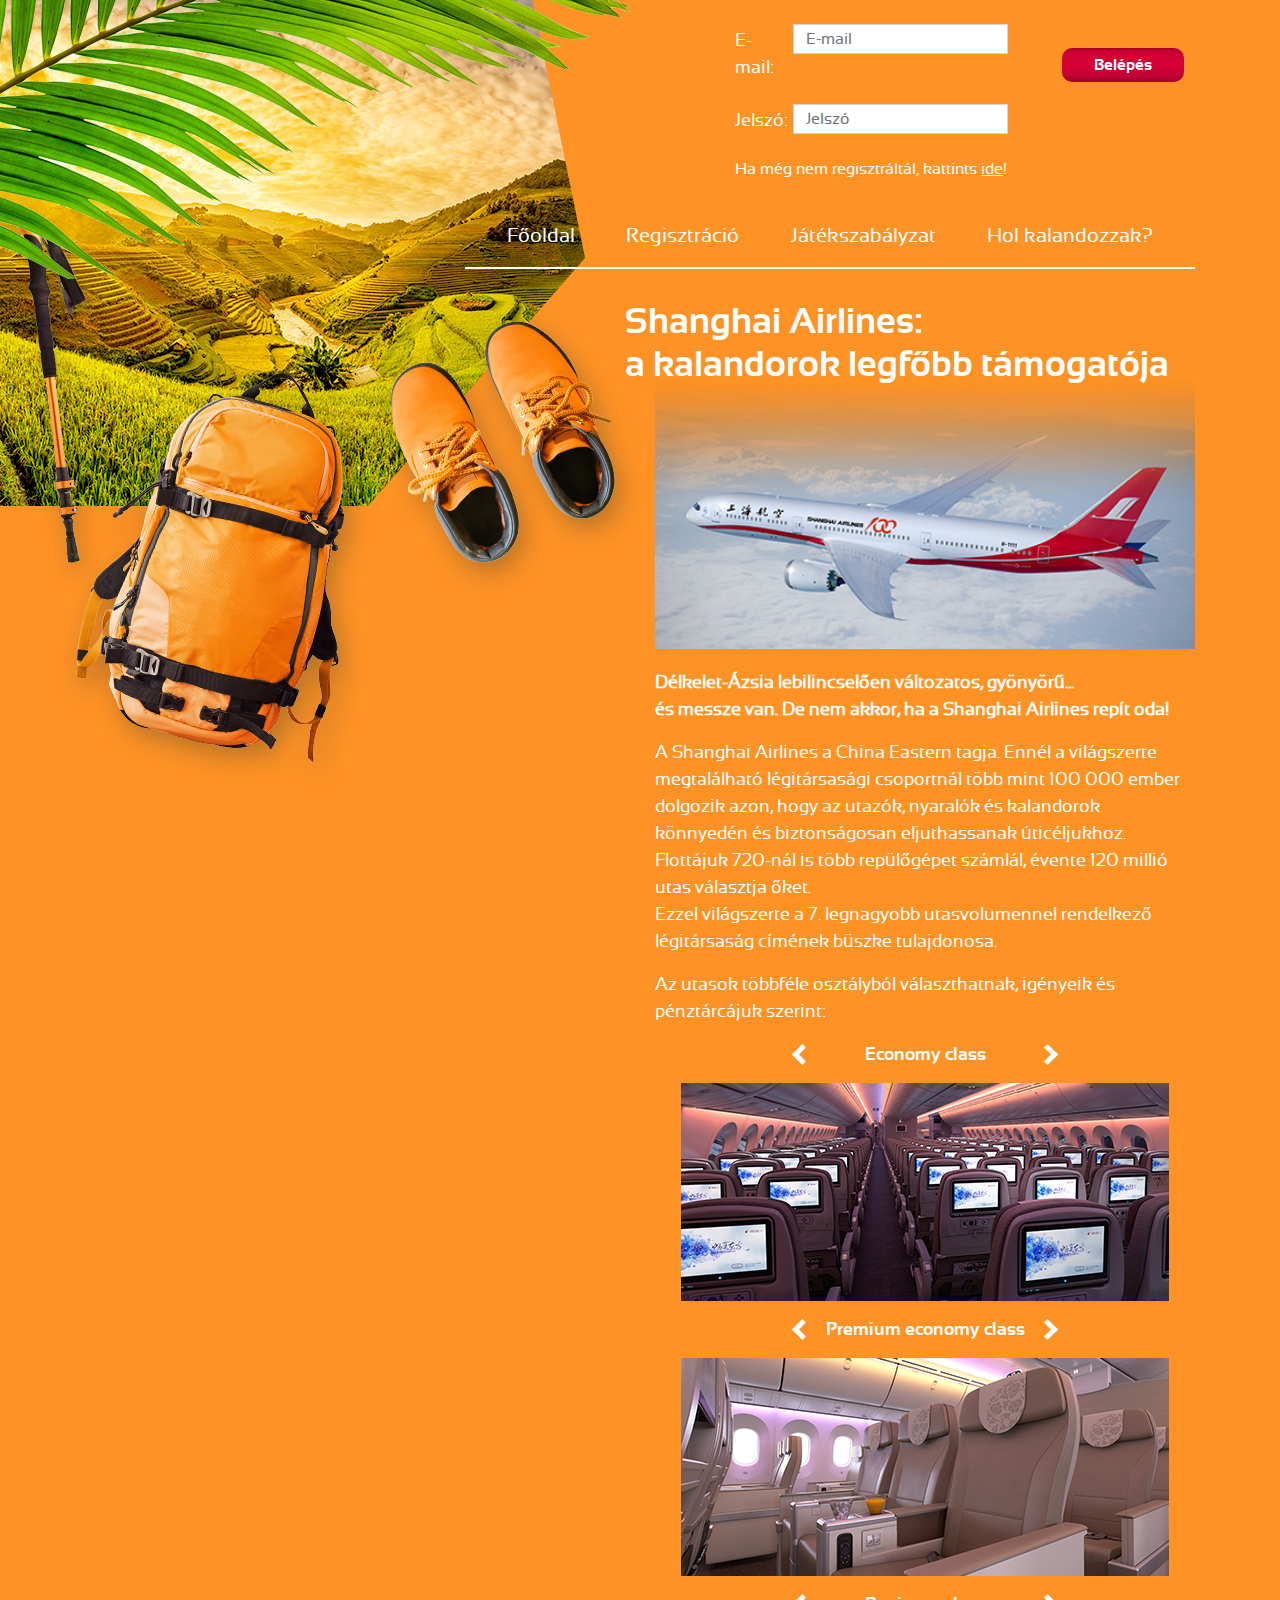
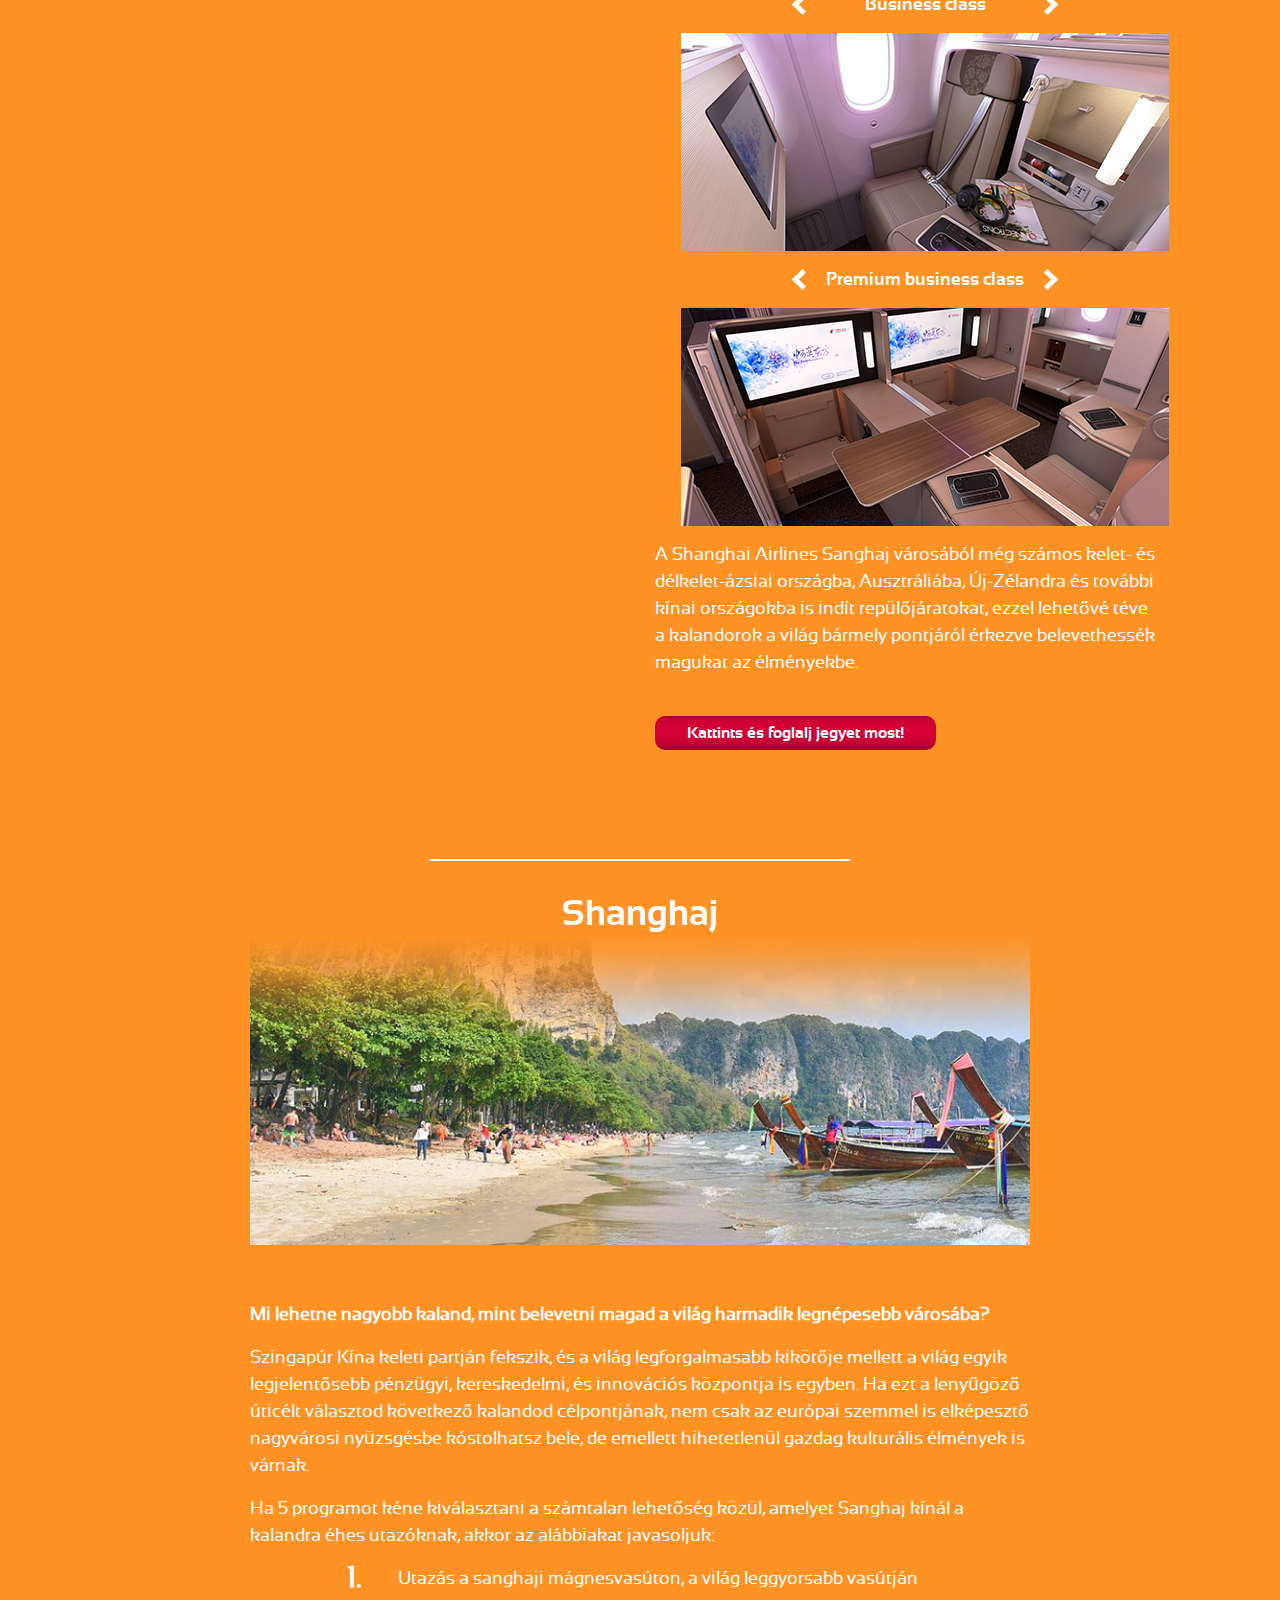
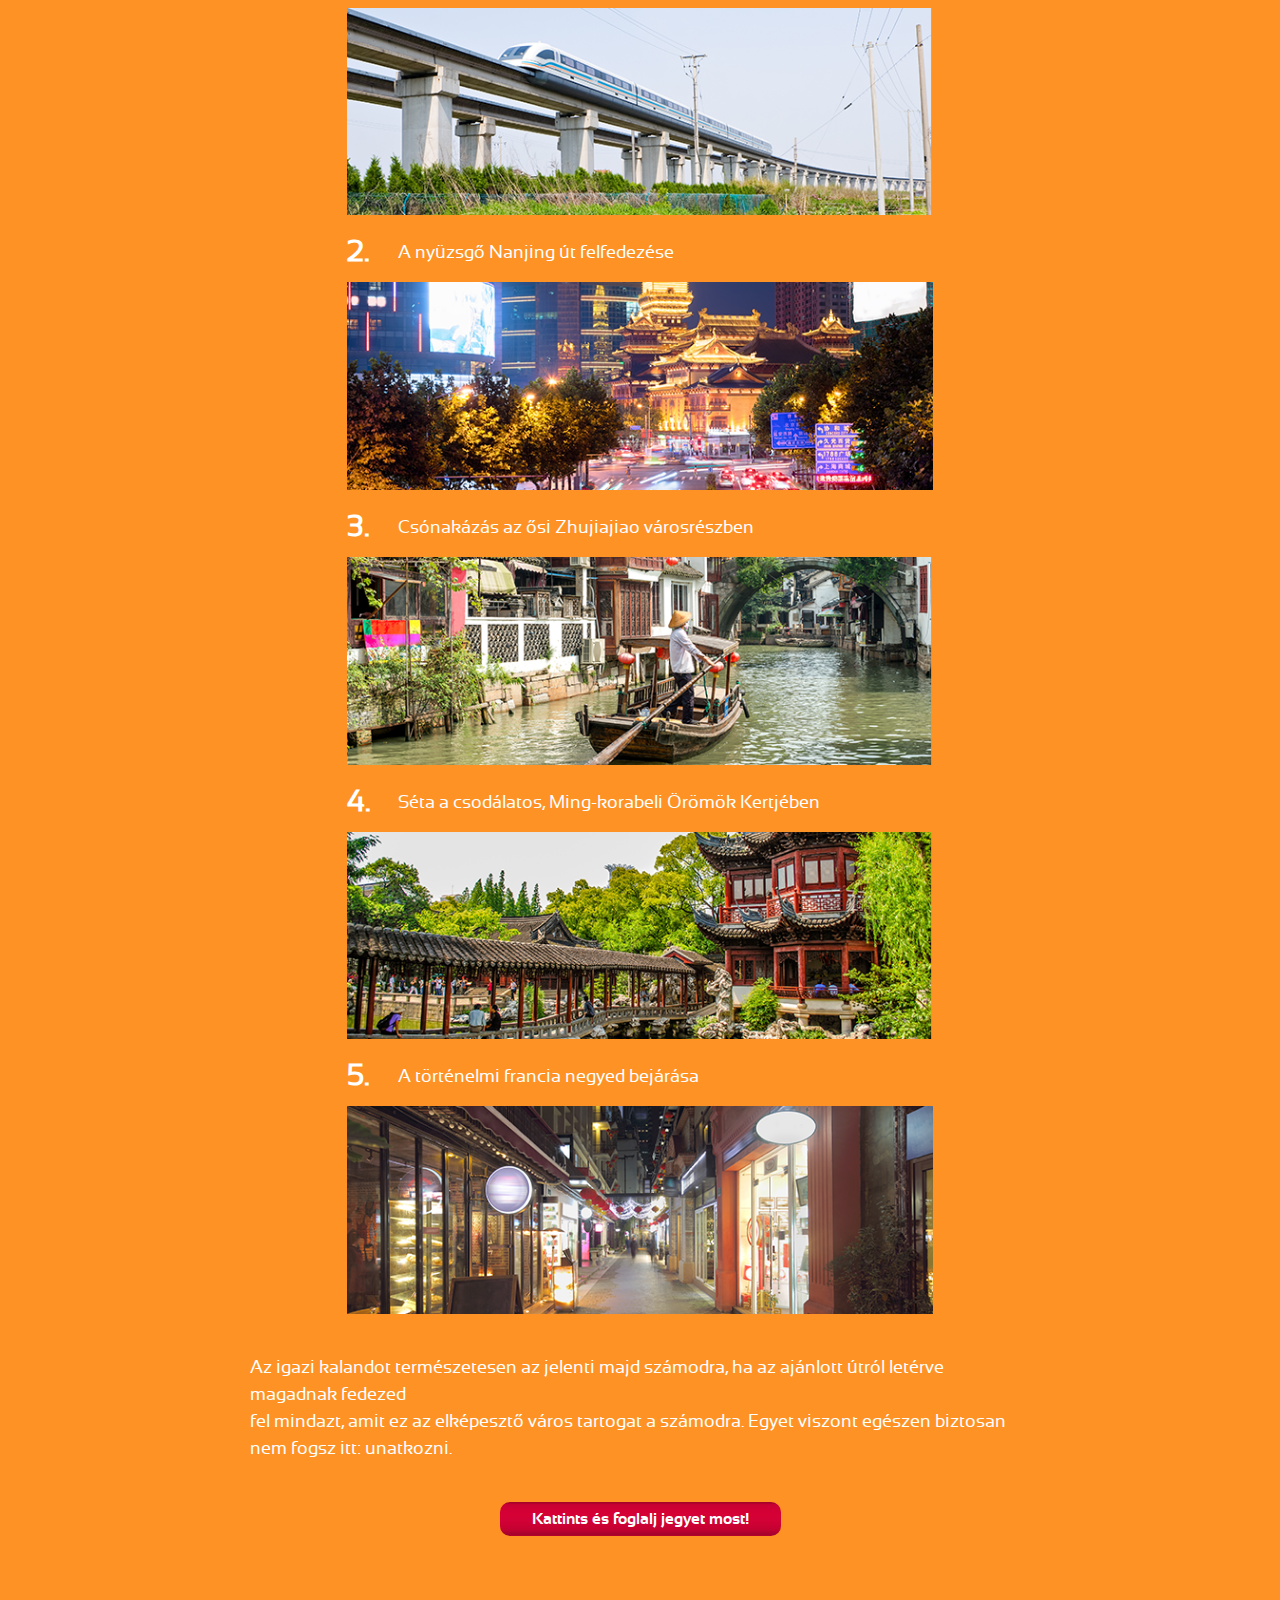
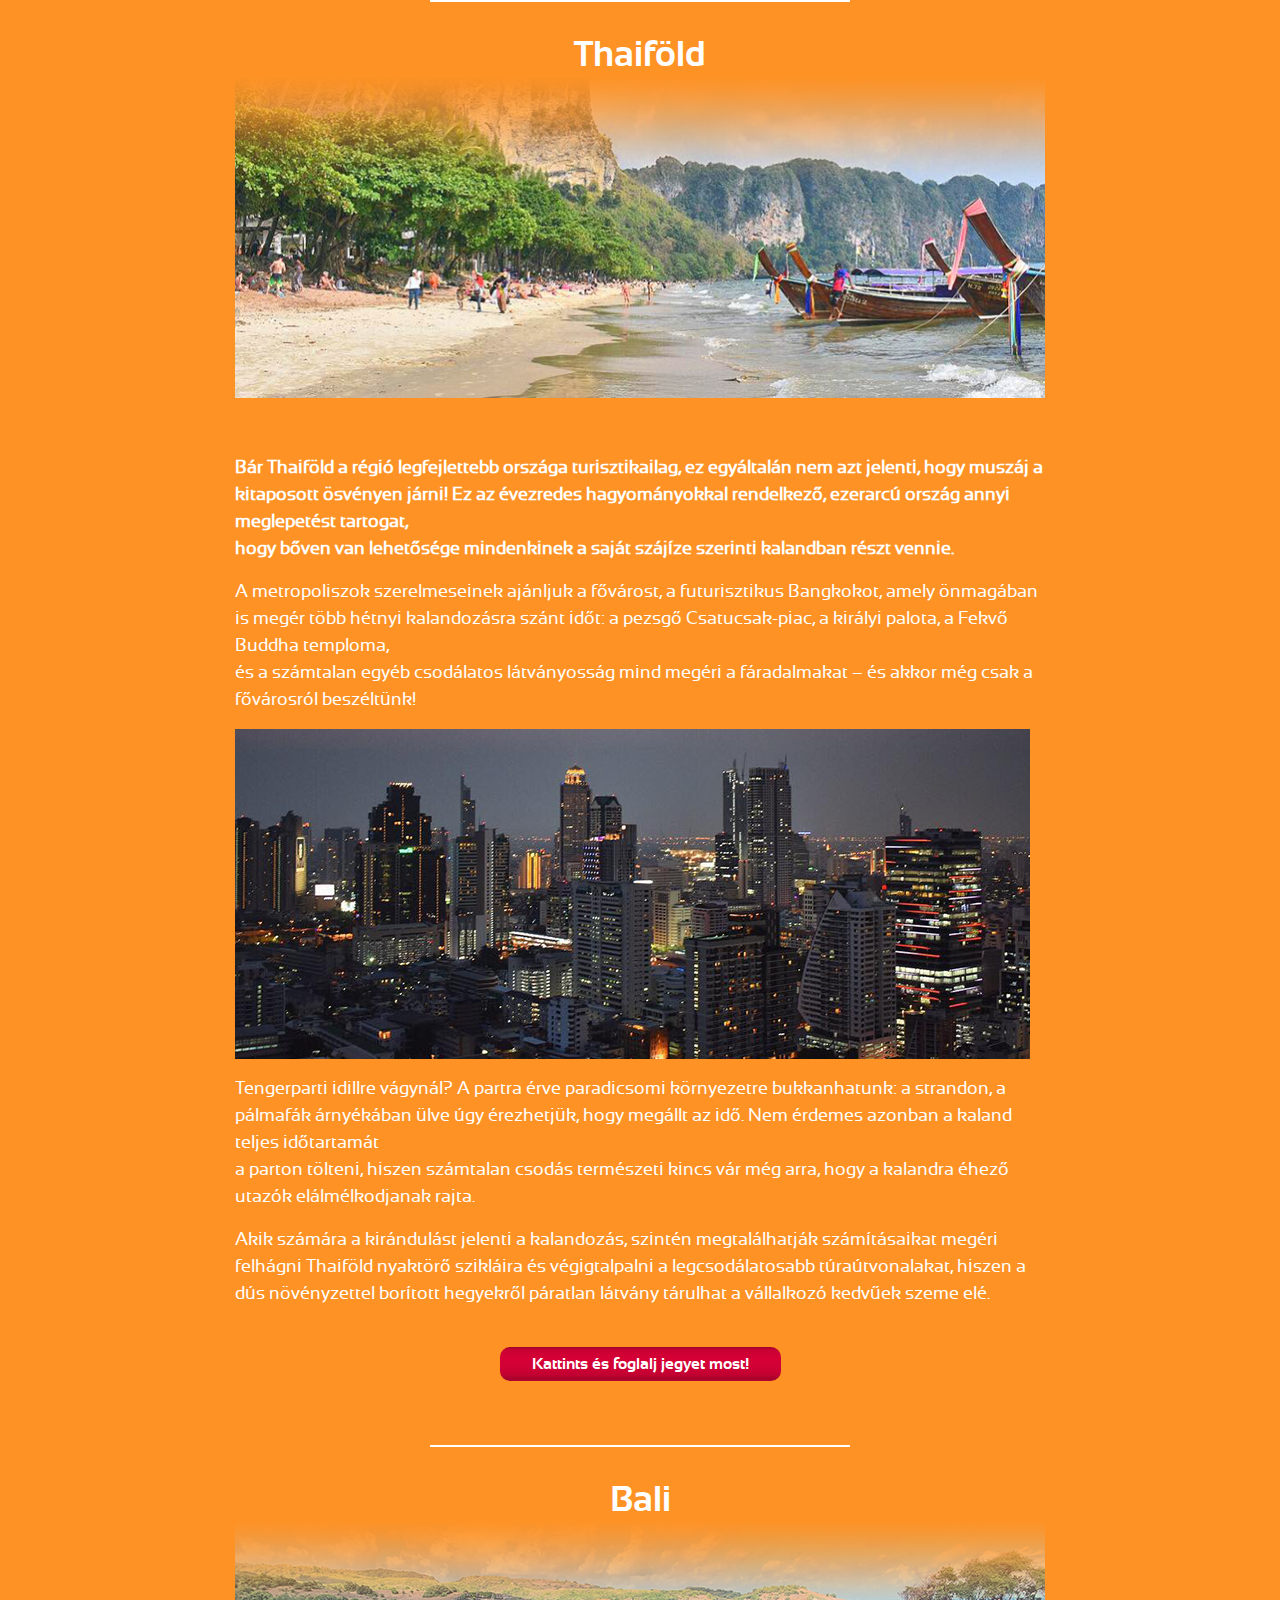
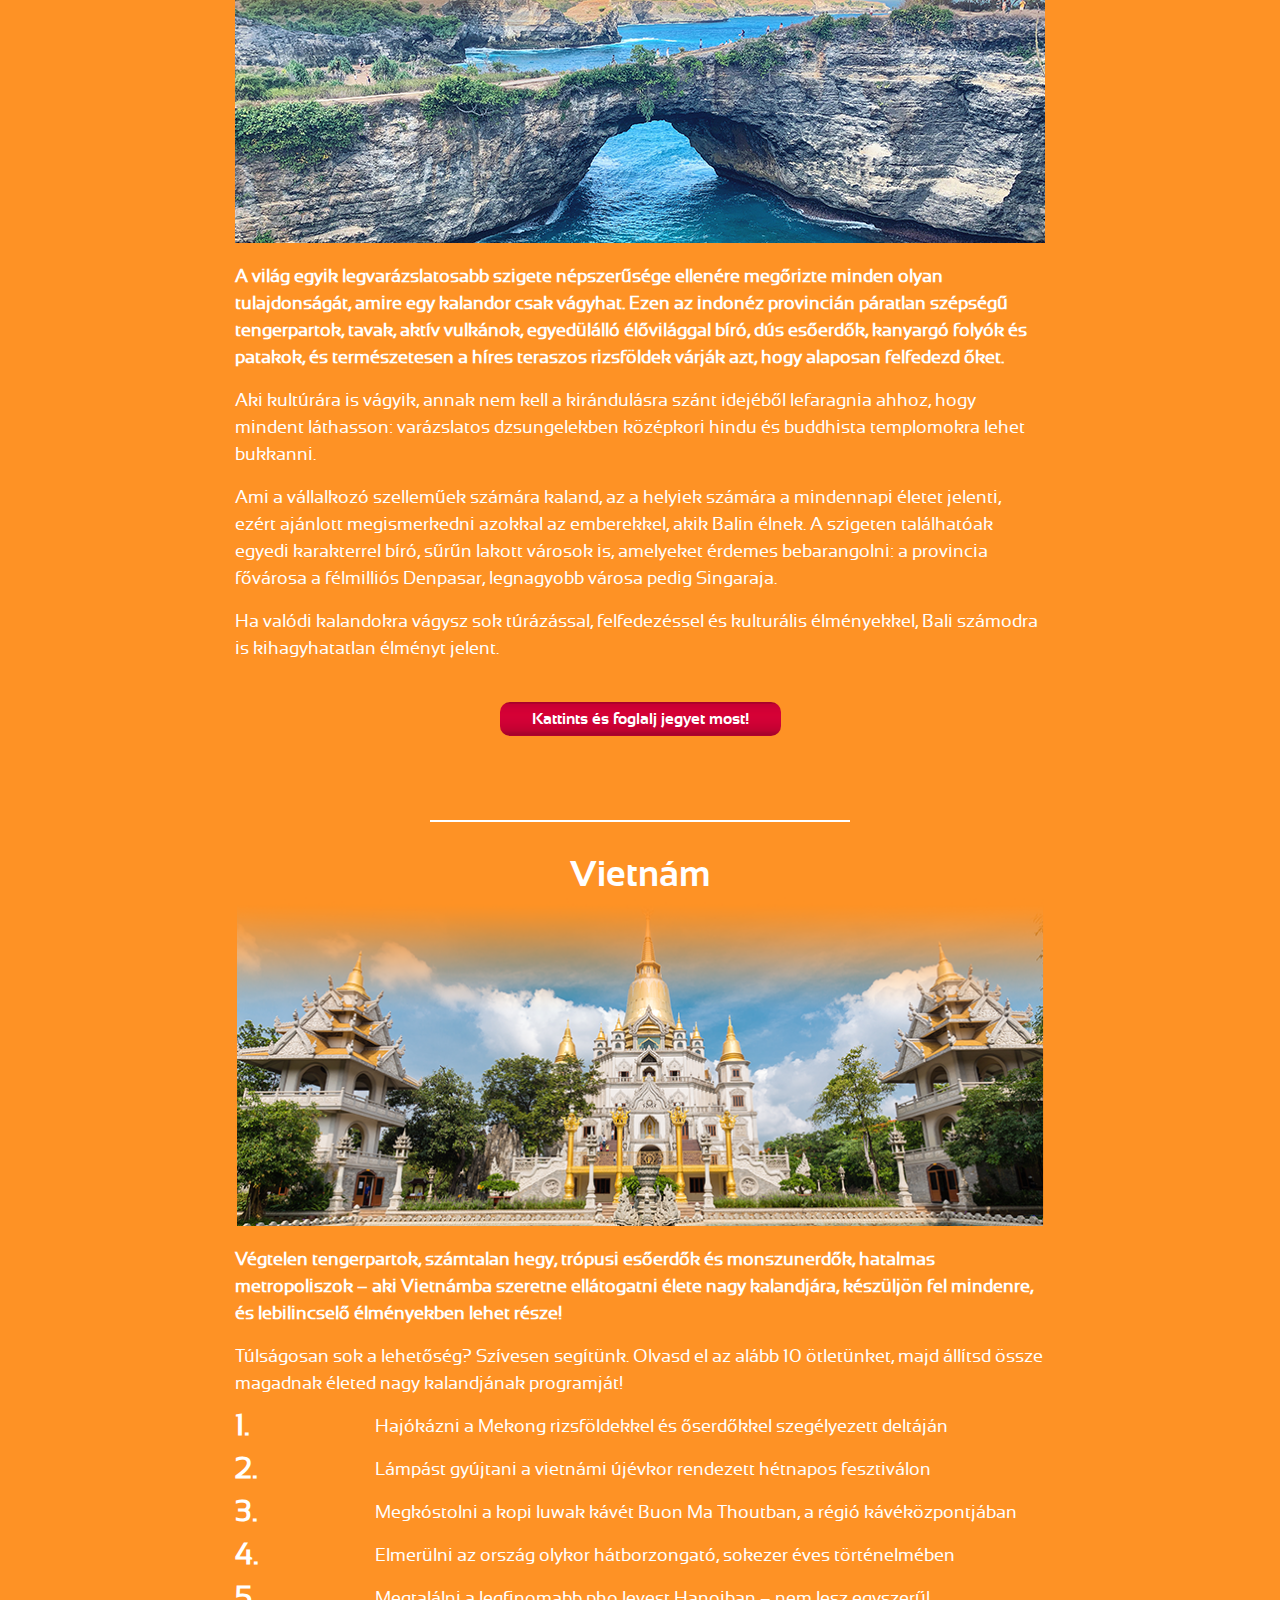
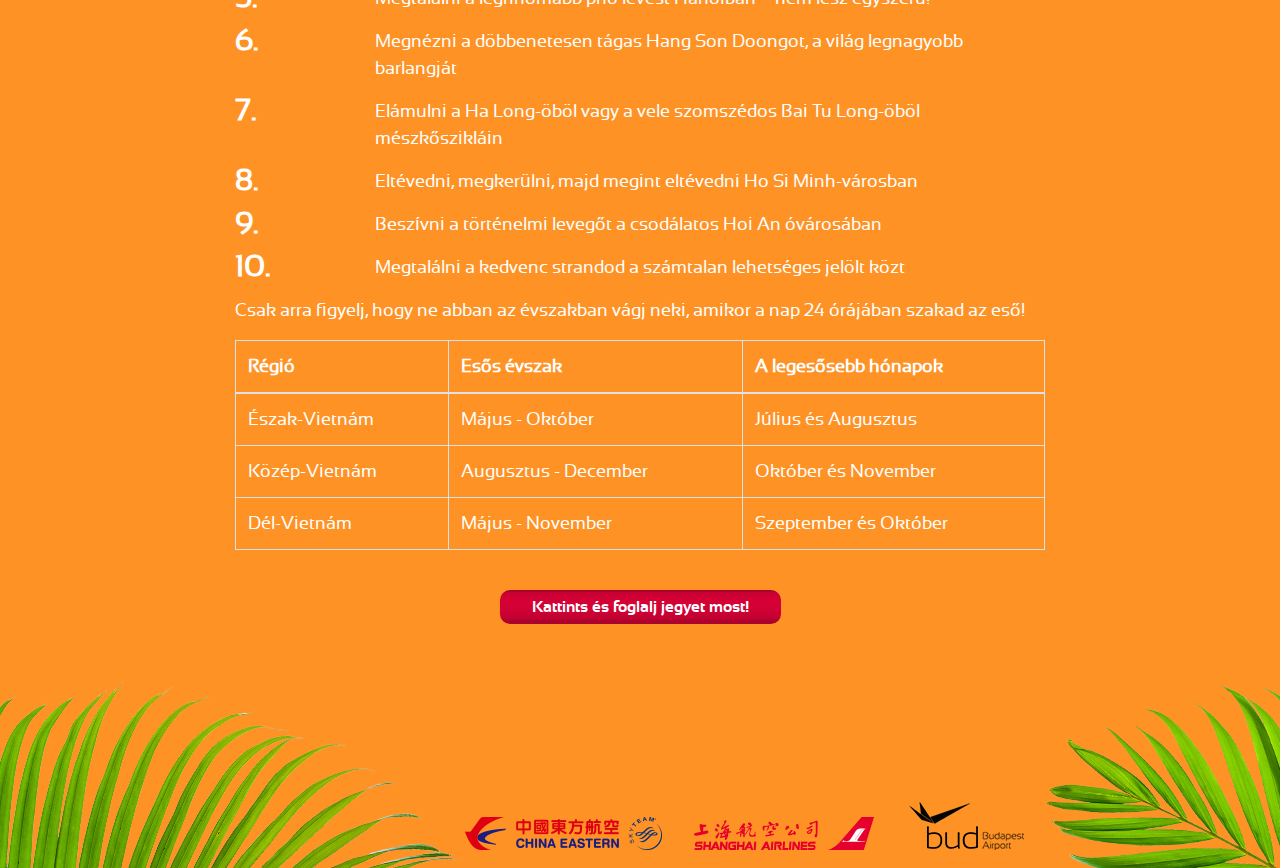
==== commit be6556be: "modify news page" ====
--- a/news.html
+++ b/news.html
@@ -68,15 +68,17 @@
                 </nav>
                 <section id="content">
                     <div class="row">
-                        <div class="col-md-2"></div>
-                        <div class="col-md-10">
-                            <div class="card">
-                                <h5 class="card-title">Shanghai Airlines:<br/>a kalandorok legfőbb támogatója</h5>
+                        <div class="col-md-3"></div>
+                        <div class="col-md-9">
+                            <div class="card mb-2">
+                                <h5 class="card-title first-title">Shanghai Airlines:<br/>a kalandorok legfőbb
+                                    támogatója</h5>
                                 <img class="card-img-top" src="assets/images/shanghai.png">
                                 <div class="card-body">
                                     <p class="card-text font-weight-bold">Délkelet-Ázsia lebilincselően változatos,
                                         gyönyörű... <br/>
                                         és messze van. De nem akkor, ha a Shanghai Airlines repít oda!</p>
+
                                     <p class="card-text">A Shanghai Airlines a China Eastern tagja. Ennél a világszerte
                                         megtalálható légitársasági csoportnál több mint 100 000 ember dolgozik azon,
                                         hogy az utazók, nyaralók és kalandorok könnyedén és biztonságosan eljuthassanak
@@ -84,217 +86,339 @@
                                         utas
                                         választja őket. <br/>Ezzel világszerte a 7. legnagyobb utasvolumennel rendelkező
                                         légitársaság címének büszke tulajdonosa.</p>
+
                                     <p class="card-text">Az utasok többféle osztályból választhatnak, igényeik és
-                                        pénztárcájuk szerint: a Shanghai Airlines járatain
-                                    <ul>
-                                        <li>economy classon,</li>
-                                        <li>premium economy classon,</li>
-                                        <li>business classon és</li>
-                                        <li>premium business classon lehetséges repülni.</li>
-                                    </ul>
+                                        pénztárcájuk szerint:
                                     </p>
+                                    <div class="carousel">
+                                        <div class="slide" id="slide1">
+                                            <div class="control-wrapper">
+                                                <a href="#" class="prev"><i class="left"></i></a>
+                                                Economy class
+                                                <a href="#" class="next"><i class="right"></i></a>
+                                            </div>
+                                            <img src="assets/images/slide1.png" class="img-fluid" />
+                                        </div>
+                                        <div class="slide" id="slide2">
+                                            <div class="control-wrapper">
+                                                <a href="#" class="prev"><i class="left"></i></a>
+                                                Premium economy class
+                                                <a href="#" class="next"><i class="right"></i></a>
+                                            </div>
+                                            <img src="assets/images/slide2.png" class="img-fluid" />
+                                        </div>
+                                        <div class="slide" id="slide3">
+                                            <div class="control-wrapper">
+                                                <a href="#" class="prev"><i class="left"></i></a>
+                                                Business class
+                                                <a href="#" class="next"><i class="right"></i></a>
+                                            </div>
+                                            <img src="assets/images/slide3.png" class="img-fluid" />
+                                        </div>
+                                        <div class="slide" id="slide4">
+                                            <div class="control-wrapper">
+                                                <a href="#" class="prev"><i class="left"></i></a>
+                                                Premium business class
+                                                <a href="#" class="next"><i class="right"></i></a>
+                                            </div>
+                                            <img src="assets/images/slide4.png" class="img-fluid" />
+                                        </div>
+                                    </div>
+
                                     <p class="card-text">A Shanghai Airlines Sanghaj városából még számos kelet- és
                                         délkelet-ázsiai országba, Ausztráliába, Új-Zélandra és további kínai országokba
                                         is indít repülőjáratokat, ezzel lehetővé téve <br/>a
                                         kalandorok a világ bármely pontjáról érkezve belevethessék magukat az
                                         élményekbe.</p>
-                                    <p class="card-text text-center"><a
+                                    <p class="card-text"><a
                                             href="https://utazas.pelikan.hu/repulojegyek/china-eastern" target="_blank"
-                                            class="btn btn-primary" style="text-decoration: none">Kattints és foglalj
+                                            class="btn btn-primary mt-4" style="text-decoration: none">Kattints és
+                                        foglalj
                                         jegyet most!</a></p>
                                 </div>
                             </div>
-                            <div class="card">
-                                <h5 class="card-title text-center">Thaiföld</h5>
-                                <img class="card-img-top" src="assets/images/thaifold.png">
-                                <div class="card-body">
-                                    <p class="card-text font-weight-bold">Bár Thaiföld a régió legfejlettebb országa
-                                        turisztikailag, ez egyáltalán nem azt jelenti, hogy muszáj a kitaposott ösvényen
-                                        járni! Ez az évezredes hagyományokkal rendelkező, ezerarcú ország annyi
-                                        meglepetést tartogat, <br/>hogy bőven van lehetősége mindenkinek a saját szájíze
-                                        szerinti kalandban részt vennie.</p>
-                                    <p class="card-text">A metropoliszok szerelmeseinek ajánljuk a fővárost, a
-                                        futurisztikus Bangkokot, amely önmagában is megér több hétnyi kalandozásra szánt
-                                        időt: a pezsgő Csatucsak-piac, a királyi palota, a Fekvő Buddha temploma, <br/>és
-                                        a számtalan egyéb csodálatos látványosság mind megéri a fáradalmakat – és akkor
-                                        még csak a fővárosról beszéltünk!</p>
-                                    <p class="card-text">Tengerparti idillre vágynál? A partra érve paradicsomi
-                                        környezetre bukkanhatunk: a strandon, a pálmafák árnyékában ülve úgy érezhetjük,
-                                        hogy megállt az idő. Nem érdemes azonban a kaland teljes időtartamát <br/>a
-                                        parton tölteni, hiszen számtalan csodás természeti kincs vár még arra, hogy a
-                                        kalandra éhező utazók elálmélkodjanak rajta.</p>
-                                    <p class="card-text" Akik számára a kirándulást jelenti a kalandozás, szintén
-                                       megtalálhatják számításaikat: megéri felhágni Thaiföld nyaktörő szikláira és
-                                       végigtalpalni a legcsodálatosabb túraútvonalakat, hiszen a dús növényzettel
-                                       borított hegyekről páratlan látvány tárulhat a vállalkozó kedvűek szeme elé.</p>
-                                    <p class="card-text text-center"><a
-                                            href="https://utazas.pelikan.hu/repulojegyek/china-eastern" target="_blank"
-                                            class="btn btn-primary" style="text-decoration: none">Kattints és foglalj
-                                        jegyet most!</a></p>
-                                </div>
-                            </div>
-
-                            <div class="card">
-                                <h5 class="card-title text-center">Bali</h5>
-                                <img class="card-img-top" src="assets/images/bali.png">
-                                <div class="card-body">
-                                    <p class="card-text font-weight-bold">A világ egyik legvarázslatosabb szigete
-                                        népszerűsége ellenére
-                                        megőrizte minden olyan tulajdonságát, amire egy kalandor csak vágyhat. Ezen az
-                                        indonéz provincián páratlan szépségű tengerpartok, tavak, aktív vulkánok,
-                                        egyedülálló élővilággal bíró, dús esőerdők, kanyargó folyók és patakok, és
-                                        természetesen a híres teraszos rizsföldek várják azt, hogy alaposan felfedezd
-                                        őket.</p>
-
-                                    <p class="card-text">Aki kultúrára is vágyik, annak nem kell a kirándulásra szánt
-                                        idejéből lefaragnia
-                                        ahhoz, hogy mindent láthasson: varázslatos dzsungelekben középkori hindu és
-                                        buddhista templomokra lehet bukkanni.</p>
-
-                                    <p class="card-text">Ami a vállalkozó szelleműek számára kaland, az a helyiek
-                                        számára a mindennapi
-                                        életet jelenti, ezért ajánlott megismerkedni azokkal az emberekkel, akik Balin
-                                        élnek. A szigeten találhatóak egyedi karakterrel bíró, sűrűn lakott városok is,
-                                        amelyeket érdemes bebarangolni: a provincia fővárosa a félmilliós Denpasar,
-                                        legnagyobb városa pedig Singaraja.</p>
-
-                                    <p class="card-text">Ha valódi kalandokra vágysz sok túrázással, felfedezéssel és
-                                        kulturális
-                                        élményekkel, Bali számodra is kihagyhatatlan élményt jelent.</p>
-                                    <p class="card-text text-center"><a
-                                            href="https://utazas.pelikan.hu/repulojegyek/china-eastern" target="_blank"
-                                            class="btn btn-primary" style="text-decoration: none">Kattints és foglalj
-                                        jegyet most!</a></p>
-                                </div>
-                            </div>
-
-                            <div class="card">
-                                <h5 class="card-title text-center">Vietnám</h5>
-                                <img class="card-img-top" src="assets/images/vietnam.png">
-                                <div class="card-body">
-                                    <p class="card-text font-weight-bold">Végtelen tengerpartok, számtalan hegy, trópusi
-                                        esőerdők és monszunerdők, hatalmas metropoliszok – aki Vietnámba szeretne
-                                        ellátogatni élete nagy kalandjára, készüljön fel mindenre, és lebilincselő
-                                        élményekben lehet része!</p>
-                                    <p class="card-text">
-                                        Túlságosan sok a lehetőség? Szívesen segítünk. Olvasd el az alább 10 ötletünket,
-                                        majd állítsd össze magadnak életed nagy kalandjának programját!</p>
-                                    <p class="card-text">
-                                    <div class="row mb-3">
-                                        <div class="col-2 font-weight-bold text-nowrap" style="font-size: 30px">1.</div>
-                                        <div class="col-10">Hajókázni a Mekong rizsföldekkel és őserdőkkel szegélyezett
-                                            deltáján
-                                        </div>
-                                    </div>
-                                    <div class="row mb-3">
-                                        <div class="col-2 font-weight-bold text-nowrap" style="font-size: 30px">2.</div>
-                                        <div class="col-10">Lámpást gyújtani a vietnámi újévkor rendezett hétnapos
-                                            fesztiválon
-                                        </div>
-                                    </div>
-                                    <div class="row mb-3">
-                                        <div class="col-2 font-weight-bold text-nowrap" style="font-size: 30px">3.</div>
-                                        <div class="col-10">Megkóstolni a kopi luwak kávét Buon Ma Thoutban, a régió
-                                            kávéközpontjában
-                                        </div>
-                                    </div>
-                                    <div class="row mb-3">
-                                        <div class="col-2 font-weight-bold" style="font-size: 30px">4.</div>
-                                        <div class="col-10">Elmerülni az ország olykor hátborzongató, sokezer éves
-                                            történelmében
-                                        </div>
-                                    </div>
-                                    <div class="row mb-3">
-                                        <div class="col-2 font-weight-bold text-nowrap" style="font-size: 30px">5.</div>
-                                        <div class="col-10">Megtalálni a legfinomabb pho levest Hanoiban – nem lesz
-                                            egyszerű!
-                                        </div>
-                                    </div>
-                                    <div class="row mb-3">
-                                        <div class="col-2 font-weight-bold" style="font-size: 30px">6.</div>
-                                        <div class="col-10">Megnézni a döbbenetesen tágas Hang Son Doongot, a világ
-                                            legnagyobb barlangját
-                                        </div>
-                                    </div>
-                                    <div class="row mb-3">
-                                        <div class="col-2 font-weight-bold text-nowrap" style="font-size: 30px">7.</div>
-                                        <div class="col-10">Elámulni a Ha Long-öböl vagy a vele szomszédos Bai Tu
-                                            Long-öböl mészkőszikláin
-                                        </div>
-                                    </div>
-                                    <div class="row mb-3">
-                                        <div class="col-2 font-weight-bold" style="font-size: 30px">8.</div>
-                                        <div class="col-10">Eltévedni, megkerülni, majd megint eltévedni Ho Si
-                                            Minh-városban
-                                        </div>
-                                    </div>
-                                    <div class="row mb-3">
-                                        <div class="col-2 font-weight-bold text-nowrap" style="font-size: 30px">9.</div>
-                                        <div class="col-10">Beszívni a történelmi levegőt a csodálatos Hoi An óvárosában
-                                        </div>
-                                    </div>
-                                    <div class="row mb-3">
-                                        <div class="col-2 font-weight-bold text-nowrap" style="font-size: 30px">10.
-                                        </div>
-                                        <div class="col-10">Megtalálni a kedvenc strandod a számtalan lehetséges jelölt
-                                            közt
-                                        </div>
-                                    </div>
-                                    </p>
-                                    <p class="card-text">Csak arra figyelj, hogy ne abban az évszakban vágj neki, amikor
-                                        a nap 24 órájában szakad az eső!</p>
-                                    <table class="table table-bordered text-white">
-                                        <thead>
-                                        <tr>
-                                            <th scope="col">Régió</th>
-                                            <th scope="col">Esős évszak</th>
-                                            <th scope="col">A legesősebb hónapok</th>
-                                        </tr>
-                                        </thead>
-                                        <tbody>
-                                        <tr>
-                                            <td>Észak-Vietnám</td>
-                                            <td>Május - Október </td>
-                                            <td>Július és Augusztus</td>
-                                        </tr>
-                                        <tr>
-                                            <td>Közép-Vietnám</td>
-                                            <td>Augusztus - December</td>
-                                            <td>Október és November </td>
-                                        </tr>
-                                        <tr>
-                                            <td>Dél-Vietnám</td>
-                                            <td>Május - November</td>
-                                            <td>Szeptember és Október</td>
-                                        </tr>
-                                        </tbody>
-                                    </table>
-                                    <p class="card-text text-center"><a
-                                            href="https://utazas.pelikan.hu/repulojegyek/china-eastern" target="_blank"
-                                            class="btn btn-primary" style="text-decoration: none">Kattints és foglalj
-                                        jegyet most!</a></p>
-                                </div>
-                            </div>
                         </div>
                     </div>
                 </section>
+            </div>
+        </div>
+        <div class="row" style="max-width: 810px; margin-left: auto; margin-right: auto">
+            <div class="col-12">
+                <div class="card mb-5">
+                    <h5 class="card-title text-center">
+                        <hr/>
+                        Shanghaj
+                    </h5>
+                    <img class="card-img-top" src="assets/images/thaifold.png"/>
+                    <p class="card-body">
+                    <p class="card-text font-weight-bold">Mi lehetne nagyobb kaland, mint belevetni magad a világ
+                        harmadik legnépesebb városába?</p>
+                    <p class="card-text">Szingapúr Kína keleti partján fekszik, és a világ legforgalmasabb kikötője
+                        mellett a világ egyik legjelentősebb pénzügyi, kereskedelmi, és innovációs központja is egyben.
+                        Ha ezt a lenyűgöző úticélt választod következő kalandod célpontjának, nem csak az európai
+                        szemmel is elképesztő nagyvárosi nyüzsgésbe kóstolhatsz bele, de emellett hihetetlenül gazdag
+                        kulturális élmények is várnak. </p>
+                    <p class="card-text">Ha 5 programot kéne kiválasztani a számtalan lehetőség közül, amelyet Sanghaj
+                        kínál a kalandra éhes utazóknak, akkor az alábbiakat javasoljuk:</p>
+
+                    <div class="row mb-3 s-list">
+                        <div class="col-1 font-weight-bold text-nowrap" style="font-size: 30px; line-height: 24px">1.
+                        </div>
+                        <div class="col-11">Utazás a sanghaji mágnesvasúton, a világ leggyorsabb vasútján
+                        </div>
+                    </div>
+                    <div class="row mb-4 s-list">
+                        <div class="col-12"><img src="assets/images/shanghai1.png" class="img-fluid"></div>
+                    </div>
+
+                    <div class="row mb-3 s-list">
+                        <div class="col-1 font-weight-bold text-nowrap" style="font-size: 30px; line-height: 24px">2.
+                        </div>
+                        <div class="col-11">A nyüzsgő Nanjing út felfedezése
+                        </div>
+                    </div>
+                    <div class="row mb-4 s-list">
+                        <div class="col-12"><img src="assets/images/shanghai2.png" class="img-fluid"></div>
+                    </div>
+
+                    <div class="row mb-3 s-list">
+                        <div class="col-1 font-weight-bold text-nowrap" style="font-size: 30px; line-height: 24px">3.
+                        </div>
+                        <div class="col-11">Csónakázás az ősi Zhujiajiao városrészben
+                        </div>
+                    </div>
+                    <div class="row mb-4 s-list">
+                        <div class="col-12"><img src="assets/images/shanghai3.png" class="img-fluid"></div>
+                    </div>
+
+                    <div class="row mb-3 s-list">
+                        <div class="col-1 font-weight-bold text-nowrap" style="font-size: 30px; line-height: 24px">4.
+                        </div>
+                        <div class="col-11">Séta a csodálatos, Ming-korabeli Örömök Kertjében
+                        </div>
+                    </div>
+                    <div class="row mb-4 s-list">
+                        <div class="col-12"><img src="assets/images/shanghai4.png" class="img-fluid"></div>
+                    </div>
+
+                    <div class="row mb-3 s-list">
+                        <div class="col-1 font-weight-bold text-nowrap" style="font-size: 30px; line-height: 24px">5.
+                        </div>
+                        <div class="col-11">A történelmi francia negyed bejárása
+                        </div>
+                    </div>
+                    <div class="row mb-4 s-list">
+                        <div class="col-12"><img src="assets/images/shanghai5.png" class="img-fluid"></div>
+                    </div>
+
+
+                    <p class="card-text"></p>Az igazi kalandot természetesen az jelenti majd számodra, ha az ajánlott
+                    útról letérve magadnak fedezed <br />fel mindazt, amit ez az elképesztő város tartogat a számodra. Egyet
+                    viszont egészen biztosan nem fogsz itt: unatkozni. </p>
+                    <p class="card-text text-center"><a
+                            href="https://utazas.pelikan.hu/repulojegyek/china-eastern" target="_blank"
+                            class="btn btn-primary mt-4" style="text-decoration: none">Kattints és foglalj
+                        jegyet most!</a></p>
+                </div>
+            </div>
+            <div class="card mb-5">
+                <h5 class="card-title text-center">
+                    <hr/>
+                    Thaiföld
+                </h5>
+                <img class="card-img-top" src="assets/images/thaifold.png"/>
+                <p class="card-body">
+                <p class="card-text font-weight-bold">Bár Thaiföld a régió legfejlettebb országa
+                    turisztikailag, ez egyáltalán nem azt jelenti, hogy muszáj a kitaposott ösvényen
+                    járni! Ez az évezredes hagyományokkal rendelkező, ezerarcú ország annyi
+                    meglepetést tartogat, <br/>hogy bőven van lehetősége mindenkinek a saját szájíze
+                    szerinti kalandban részt vennie.</p>
+                <p class="card-text">A metropoliszok szerelmeseinek ajánljuk a fővárost, a
+                    futurisztikus Bangkokot, amely önmagában is megér több hétnyi kalandozásra szánt
+                    időt: a pezsgő Csatucsak-piac, a királyi palota, a Fekvő Buddha temploma, <br/>és
+                    a számtalan egyéb csodálatos látványosság mind megéri a fáradalmakat – és akkor
+                    még csak a fővárosról beszéltünk!</p>
+                <p class="card-text">
+                    <img src="assets/images/thailand.png" class="img-fluid"/>
+                </p>
+                <p class="card-text">Tengerparti idillre vágynál? A partra érve paradicsomi
+                    környezetre bukkanhatunk: a strandon, a pálmafák árnyékában ülve úgy érezhetjük,
+                    hogy megállt az idő. Nem érdemes azonban a kaland teljes időtartamát <br/>a
+                    parton tölteni, hiszen számtalan csodás természeti kincs vár még arra, hogy a
+                    kalandra éhező utazók elálmélkodjanak rajta.</p>
+                <p class="card-text">Akik számára a kirándulást jelenti a kalandozás, szintén
+                megtalálhatják számításaikat megéri felhágni Thaiföld nyaktörő szikláira és
+                végigtalpalni a legcsodálatosabb túraútvonalakat, hiszen a dús növényzettel
+                borított hegyekről páratlan látvány tárulhat a vállalkozó kedvűek szeme elé.</p>
+                <p class="card-text text-center"><a
+                        href="https://utazas.pelikan.hu/repulojegyek/china-eastern" target="_blank"
+                        class="btn btn-primary mt-4" style="text-decoration: none">Kattints és foglalj
+                    jegyet most!</a></p>
+            </div>
+
+            <div class="card mb-5">
+                <h5 class="card-title text-center">
+                    <hr/>
+                    Bali
+                </h5>
+                <img class="card-img-top" src="assets/images/bali.png">
+                <div class="card-body">
+                    <p class="card-text font-weight-bold">A világ egyik legvarázslatosabb szigete
+                        népszerűsége ellenére
+                        megőrizte minden olyan tulajdonságát, amire egy kalandor csak vágyhat. Ezen az
+                        indonéz provincián páratlan szépségű tengerpartok, tavak, aktív vulkánok,
+                        egyedülálló élővilággal bíró, dús esőerdők, kanyargó folyók és patakok, és
+                        természetesen a híres teraszos rizsföldek várják azt, hogy alaposan felfedezd
+                        őket.</p>
+
+                    <p class="card-text">Aki kultúrára is vágyik, annak nem kell a kirándulásra szánt
+                        idejéből lefaragnia
+                        ahhoz, hogy mindent láthasson: varázslatos dzsungelekben középkori hindu és
+                        buddhista templomokra lehet bukkanni.</p>
+
+                    <p class="card-text">Ami a vállalkozó szelleműek számára kaland, az a helyiek
+                        számára a mindennapi
+                        életet jelenti, ezért ajánlott megismerkedni azokkal az emberekkel, akik Balin
+                        élnek. A szigeten találhatóak egyedi karakterrel bíró, sűrűn lakott városok is,
+                        amelyeket érdemes bebarangolni: a provincia fővárosa a félmilliós Denpasar,
+                        legnagyobb városa pedig Singaraja.</p>
+
+                    <p class="card-text">Ha valódi kalandokra vágysz sok túrázással, felfedezéssel és
+                        kulturális
+                        élményekkel, Bali számodra is kihagyhatatlan élményt jelent.</p>
+                    <p class="card-text text-center"><a
+                            href="https://utazas.pelikan.hu/repulojegyek/china-eastern" target="_blank"
+                            class="btn btn-primary mt-4" style="text-decoration: none">Kattints és foglalj
+                        jegyet most!</a></p>
+                </div>
+            </div>
+
+            <div class="card mb-5">
+                <h5 class="card-title text-center">
+                    <hr/>
+                    Vietnám
+                </h5>
+                <img class="card-img-top" src="assets/images/vietnam.png">
+                <div class="card-body">
+                    <p class="card-text font-weight-bold">Végtelen tengerpartok, számtalan hegy, trópusi
+                        esőerdők és monszunerdők, hatalmas metropoliszok – aki Vietnámba szeretne
+                        ellátogatni élete nagy kalandjára, készüljön fel mindenre, és lebilincselő
+                        élményekben lehet része!</p>
+                    <p class="card-text">
+                        Túlságosan sok a lehetőség? Szívesen segítünk. Olvasd el az alább 10 ötletünket,
+                        majd állítsd össze magadnak életed nagy kalandjának programját!</p>
+                    <div class="row mb-3">
+                        <div class="col-2 font-weight-bold text-nowrap" style="font-size: 30px; line-height: 24px">1.</div>
+                        <div class="col-10">Hajókázni a Mekong rizsföldekkel és őserdőkkel szegélyezett
+                            deltáján
+                        </div>
+                    </div>
+                    <div class="row mb-3">
+                        <div class="col-2 font-weight-bold text-nowrap" style="font-size: 30px; line-height: 24px">2.</div>
+                        <div class="col-10">Lámpást gyújtani a vietnámi újévkor rendezett hétnapos
+                            fesztiválon
+                        </div>
+                    </div>
+                    <div class="row mb-3">
+                        <div class="col-2 font-weight-bold text-nowrap" style="font-size: 30px; line-height: 24px">3.</div>
+                        <div class="col-10">Megkóstolni a kopi luwak kávét Buon Ma Thoutban, a régió
+                            kávéközpontjában
+                        </div>
+                    </div>
+                    <div class="row mb-3">
+                        <div class="col-2 font-weight-bold" style="font-size: 30px; line-height: 24px">4.</div>
+                        <div class="col-10">Elmerülni az ország olykor hátborzongató, sokezer éves
+                            történelmében
+                        </div>
+                    </div>
+                    <div class="row mb-3">
+                        <div class="col-2 font-weight-bold text-nowrap" style="font-size: 30px; line-height: 24px">5.</div>
+                        <div class="col-10">Megtalálni a legfinomabb pho levest Hanoiban – nem lesz
+                            egyszerű!
+                        </div>
+                    </div>
+                    <div class="row mb-3">
+                        <div class="col-2 font-weight-bold" style="font-size: 30px; line-height: 24px">6.</div>
+                        <div class="col-10">Megnézni a döbbenetesen tágas Hang Son Doongot, a világ
+                            legnagyobb barlangját
+                        </div>
+                    </div>
+                    <div class="row mb-3">
+                        <div class="col-2 font-weight-bold text-nowrap" style="font-size: 30px; line-height: 24px">7.</div>
+                        <div class="col-10">Elámulni a Ha Long-öböl vagy a vele szomszédos Bai Tu
+                            Long-öböl mészkőszikláin
+                        </div>
+                    </div>
+                    <div class="row mb-3">
+                        <div class="col-2 font-weight-bold" style="font-size: 30px; line-height: 24px">8.</div>
+                        <div class="col-10">Eltévedni, megkerülni, majd megint eltévedni Ho Si
+                            Minh-városban
+                        </div>
+                    </div>
+                    <div class="row mb-3">
+                        <div class="col-2 font-weight-bold text-nowrap" style="font-size: 30px; line-height: 24px">9.</div>
+                        <div class="col-10">Beszívni a történelmi levegőt a csodálatos Hoi An óvárosában
+                        </div>
+                    </div>
+                    <div class="row mb-3">
+                        <div class="col-2 font-weight-bold text-nowrap" style="font-size: 30px; line-height: 24px">10.
+                        </div>
+                        <div class="col-10">Megtalálni a kedvenc strandod a számtalan lehetséges jelölt
+                            közt
+                        </div>
+                    </div>
+                    <p class="card-text">Csak arra figyelj, hogy ne abban az évszakban vágj neki, amikor
+                        a nap 24 órájában szakad az eső!</p>
+                    <table class="table table-bordered text-white">
+                        <thead>
+                        <tr>
+                            <th scope="col">Régió</th>
+                            <th scope="col">Esős évszak</th>
+                            <th scope="col">A legesősebb hónapok</th>
+                        </tr>
+                        </thead>
+                        <tbody>
+                        <tr>
+                            <td>Észak-Vietnám</td>
+                            <td>Május - Október</td>
+                            <td>Július és Augusztus</td>
+                        </tr>
+                        <tr>
+                            <td>Közép-Vietnám</td>
+                            <td>Augusztus - December</td>
+                            <td>Október és November</td>
+                        </tr>
+                        <tr>
+                            <td>Dél-Vietnám</td>
+                            <td>Május - November</td>
+                            <td>Szeptember és Október</td>
+                        </tr>
+                        </tbody>
+                    </table>
+                    <p class="card-text text-center"><a
+                            href="https://utazas.pelikan.hu/repulojegyek/china-eastern" target="_blank"
+                            class="btn btn-primary mt-4" style="text-decoration: none">Kattints és foglalj
+                        jegyet most!</a></p>
+                </div>
             </div>
         </div>
     </div>
-    <footer>
-        <div class="container">
-            <div class="row">
-                <div class="col-md-4">
-                </div>
-                <div class="col-md-8 col-12">
-                    <a href="https://shanghai.ceair.com/en/"><img src="assets/images/logo_01.png" class="img-fluid"></a>
-                    <a href="https://www.bud.hu/"><img src="assets/images/logo_02.png" class="img-fluid"></a>
-                </div>
+</div>
+</div>
+<footer>
+    <div class="container">
+        <div class="row">
+            <div class="col-md-4">
+            </div>
+            <div class="col-md-8 col-12">
+                <a href="https://shanghai.ceair.com/en/"><img src="assets/images/logo_01.png" class="img-fluid"></a>
+                <a href="https://www.bud.hu/"><img src="assets/images/logo_02.png" class="img-fluid"></a>
             </div>
         </div>
-        <div id="leaf-left"></div>
-        <div id="leaf-right"></div>
-    </footer>
+    </div>
+    <div id="leaf-left"></div>
+    <div id="leaf-right"></div>
+</footer>
 </div>
 <script src="assets/js/jquery.min.js"></script>
 <script src="assets/js/bootstrap.min.js"></script>
--- a/assets/css/style.css
+++ b/assets/css/style.css
@@ -294,7 +294,6 @@
     border: 0;
     border-radius: 0;
     background: transparent;
-    border-bottom: 2px solid #fff;
     margin-bottom: 30px;
 }
 
@@ -308,6 +307,31 @@
     font-size: 36px;
 }
 
+.card-title hr{
+    border: 0;
+    height: 2px;
+    background: #fff;
+    max-width: 420px;
+    margin-bottom: 30px;
+}
+
+.card-title.first-title{
+    margin-left: -30px;
+}
+
+.s-list{
+    width: 100%;
+    max-width: 617px;
+    margin: 0 auto;
+    padding: 0;
+}
+
+@media only screen and (max-width: 767px) {
+    .card-title.first-title{
+        margin-left: 0;
+    }
+}
+
 .card-img-top{
     margin-top: -30px;
     z-index: -1;
@@ -329,3 +353,42 @@
         height: 8rem;
     }
 }
+
+.carousel{
+    width: 100%;
+    max-width: 488px;
+    margin: 15px auto;
+}
+
+.control-wrapper{
+    width: 260px;
+    margin: 15px auto;
+    text-align: center;
+    position: relative;
+    font-family: 'Sansation-bold';
+}
+
+.control-wrapper i {
+    border: solid #fff;
+    border-width: 0 5px 5px 0;
+    display: inline-block;
+    padding: 5px;
+}
+
+.right {
+    display: block;
+    position: absolute;
+    top: 6px;
+    right: 0;
+    transform: rotate(-45deg);
+    -webkit-transform: rotate(-45deg);
+}
+
+.left {
+    display: block;
+    position: absolute;
+    top: 6px;
+    left: 0;
+    transform: rotate(135deg);
+    -webkit-transform: rotate(135deg);
+}
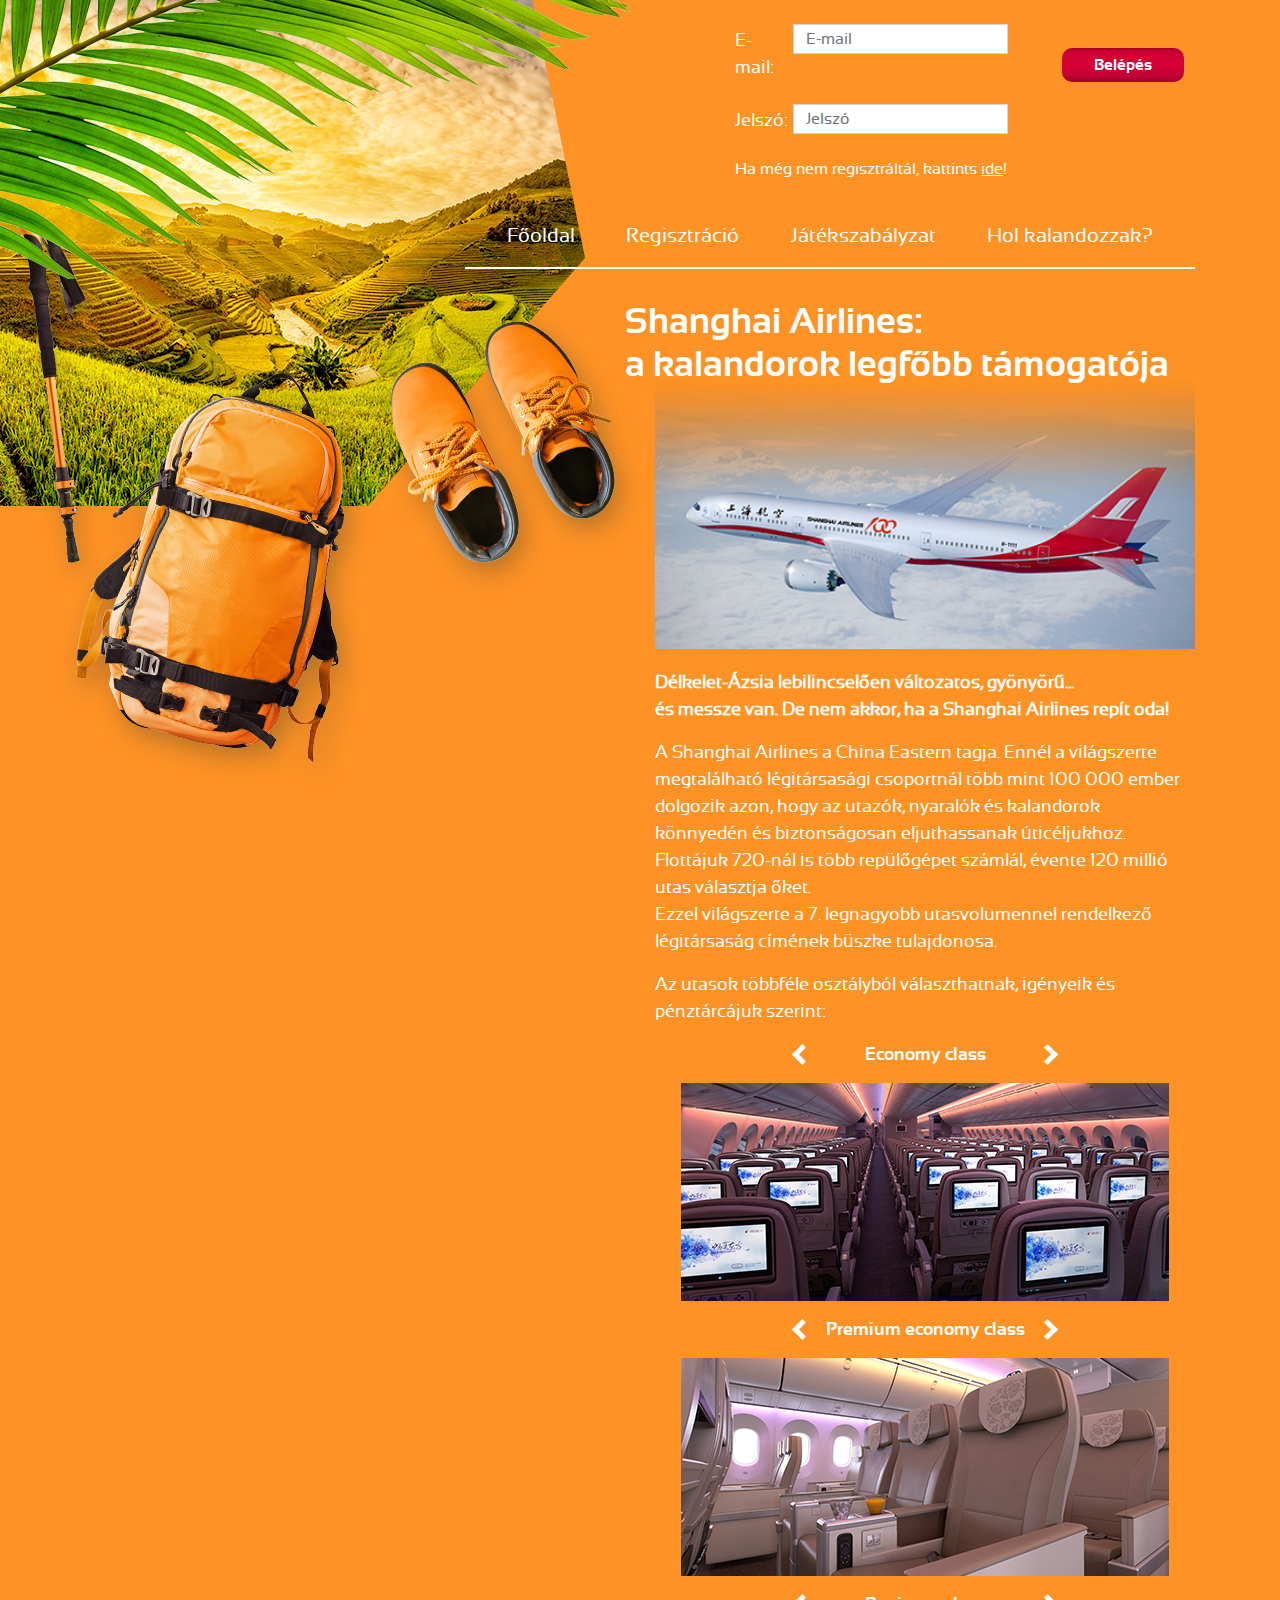
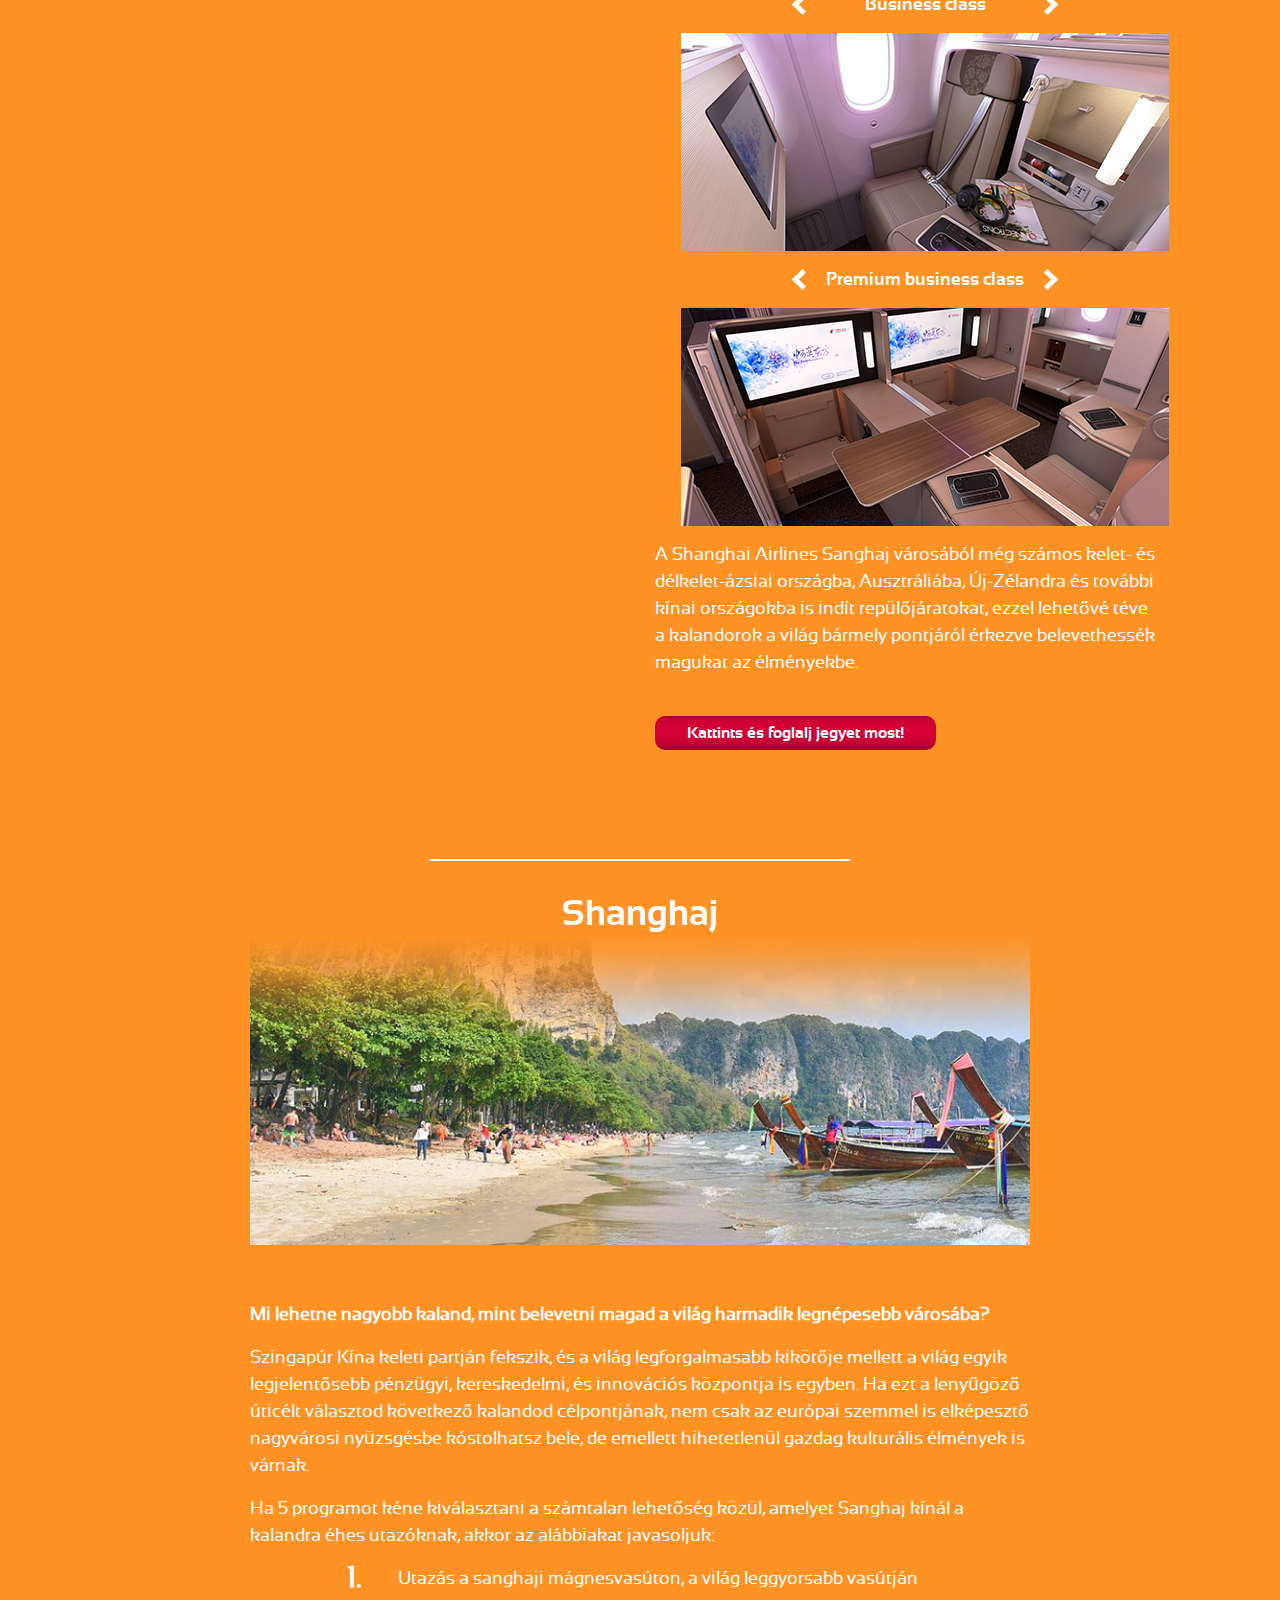
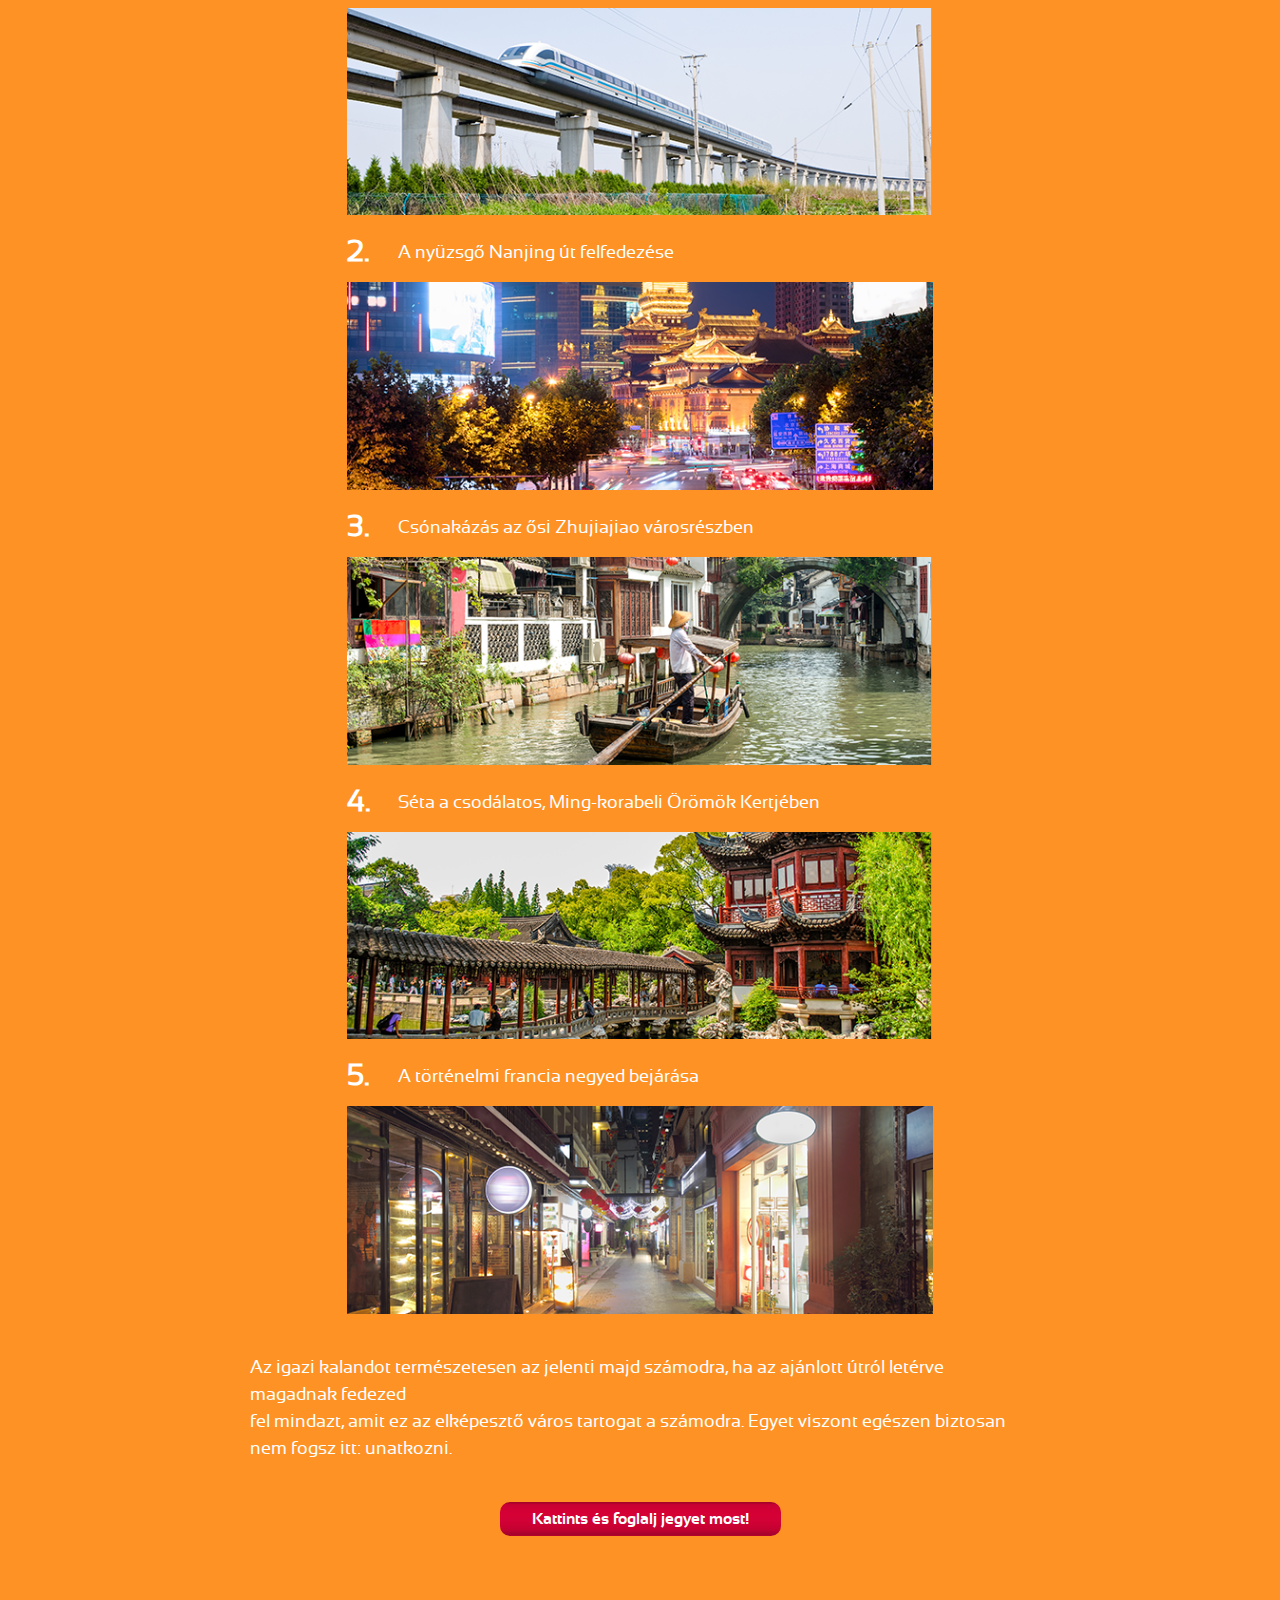
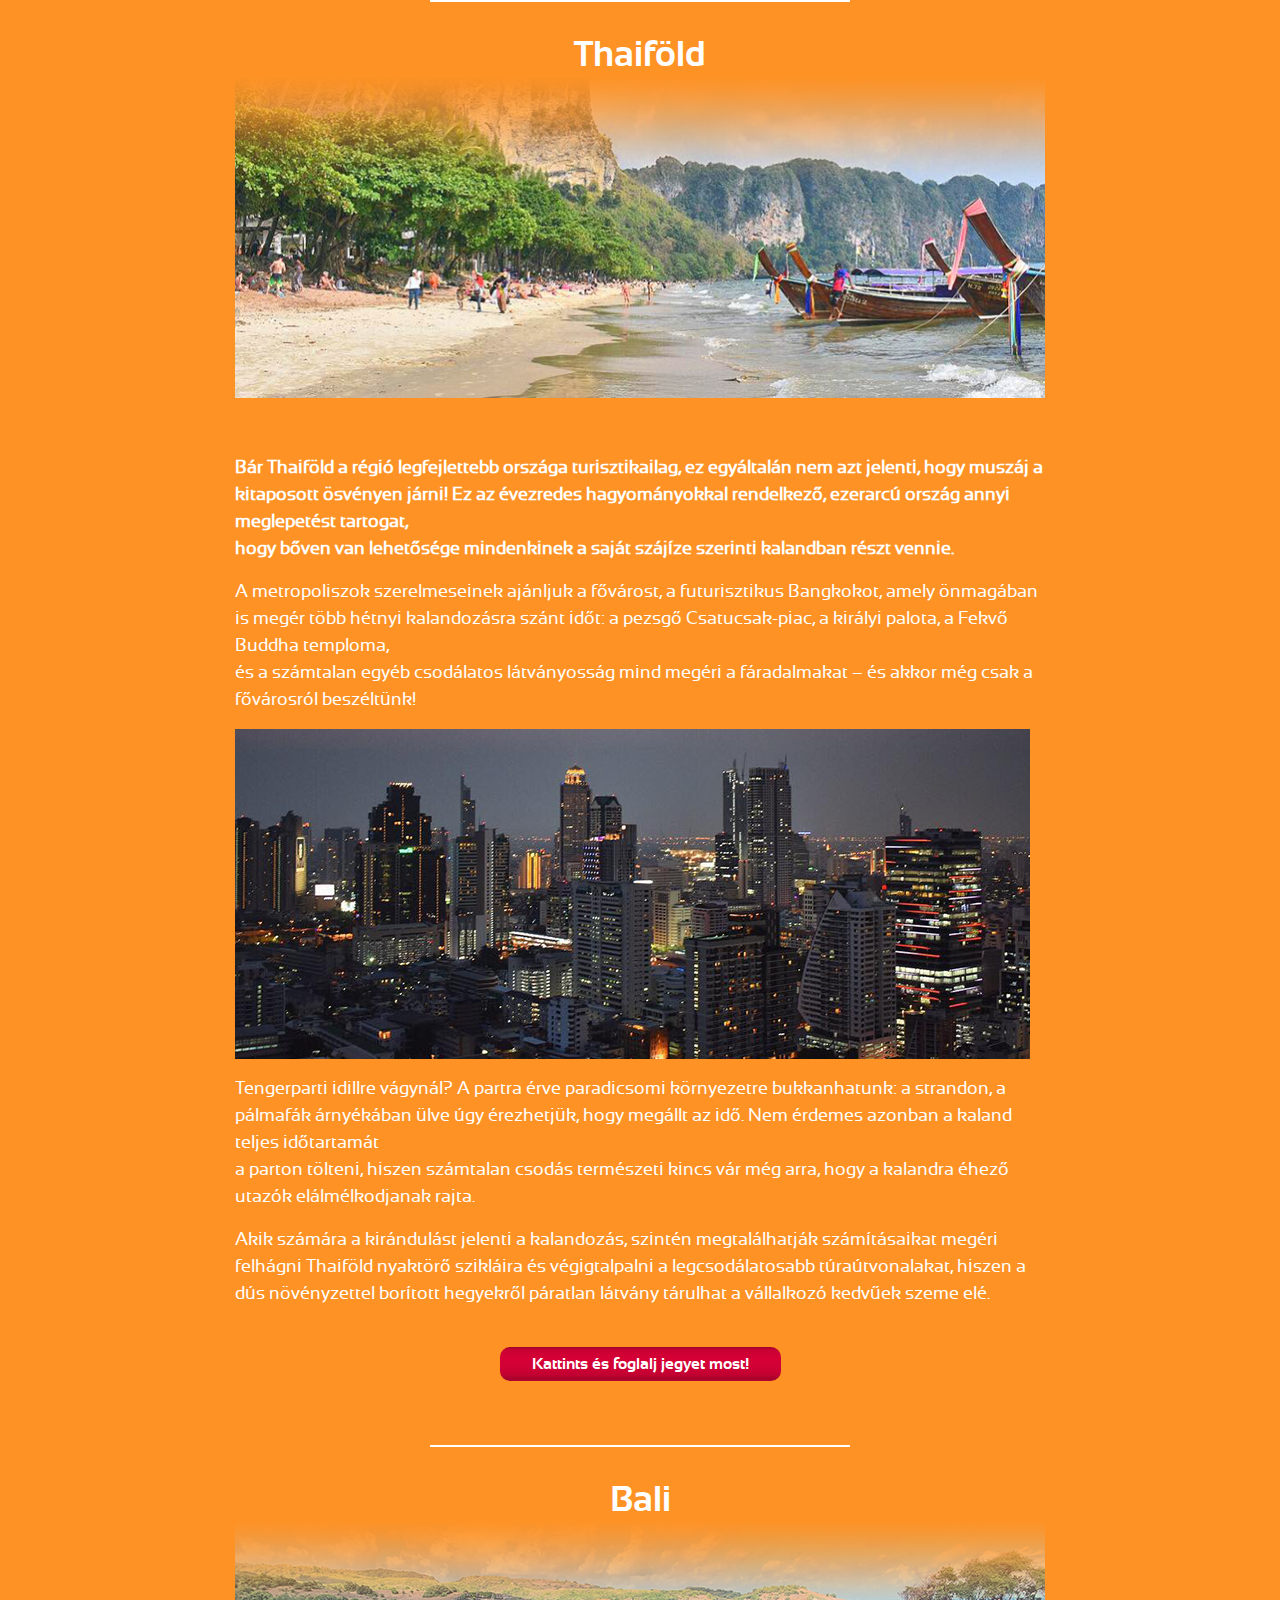
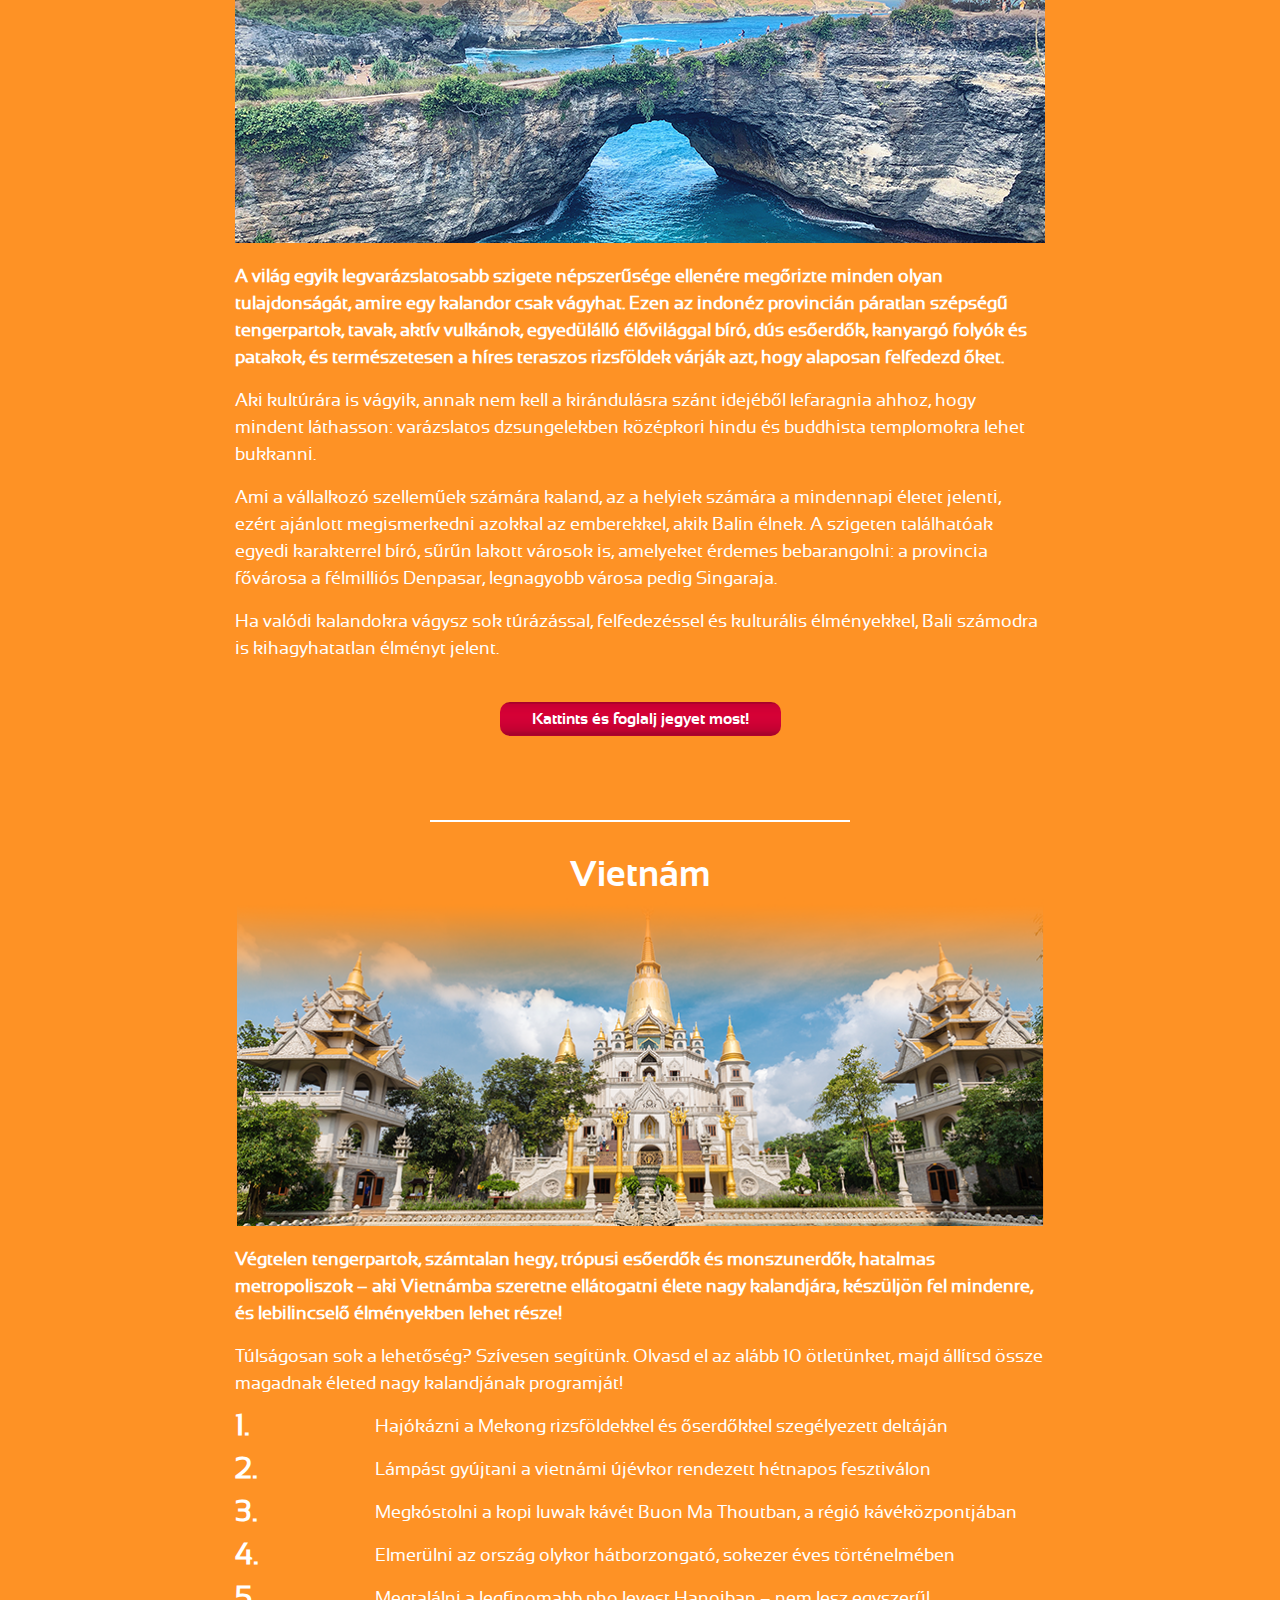
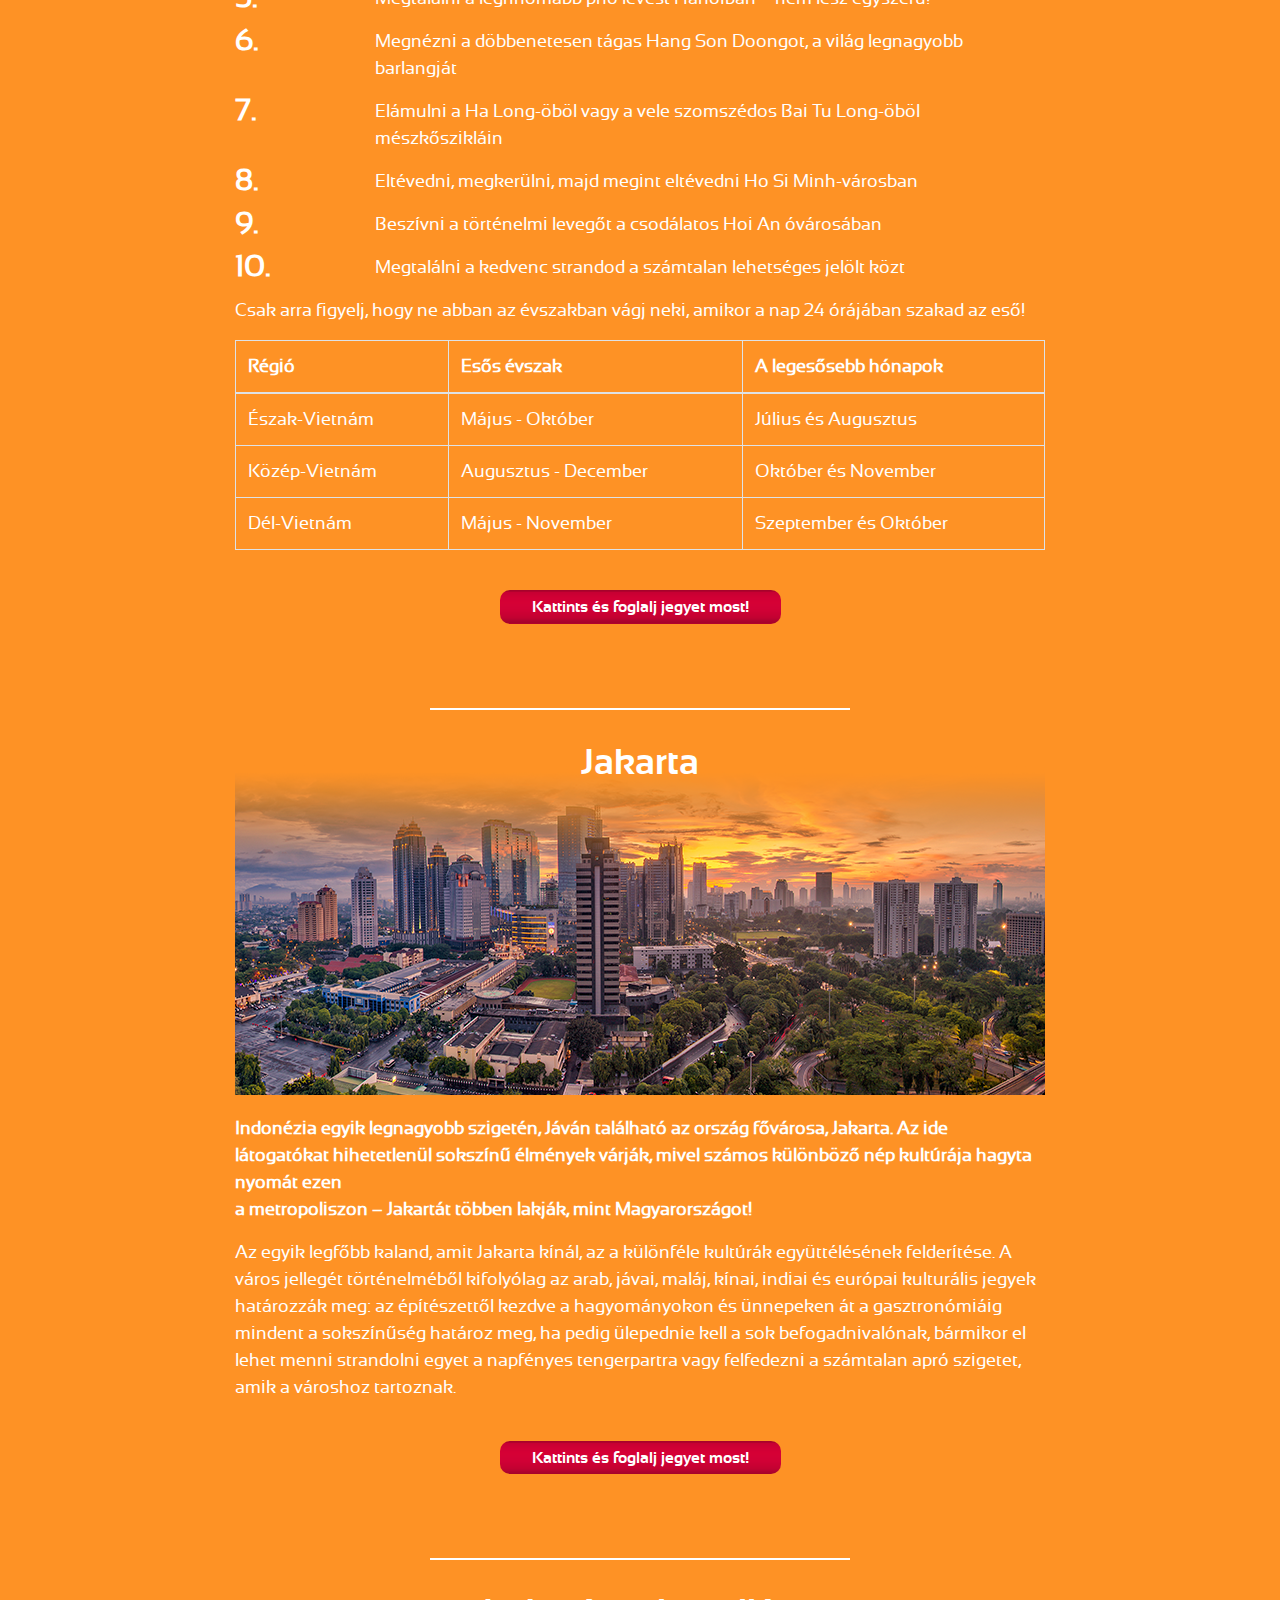
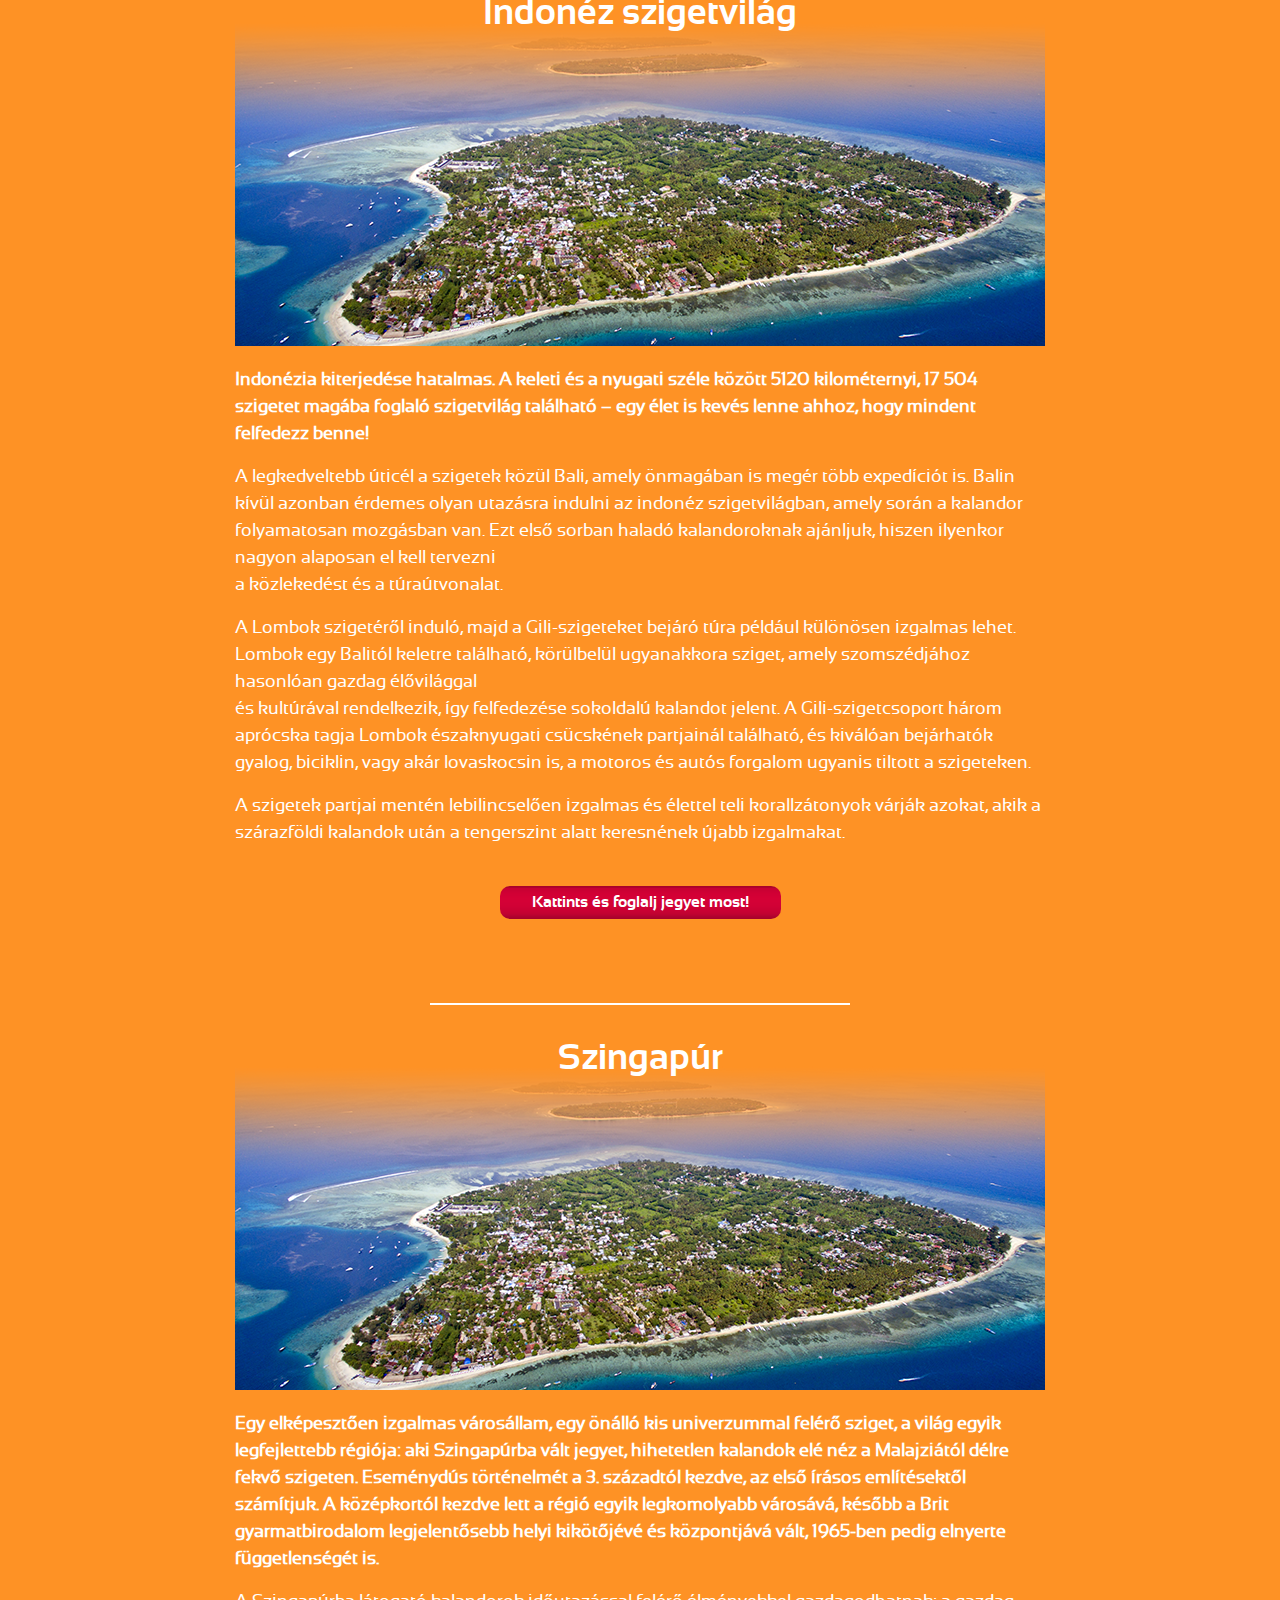
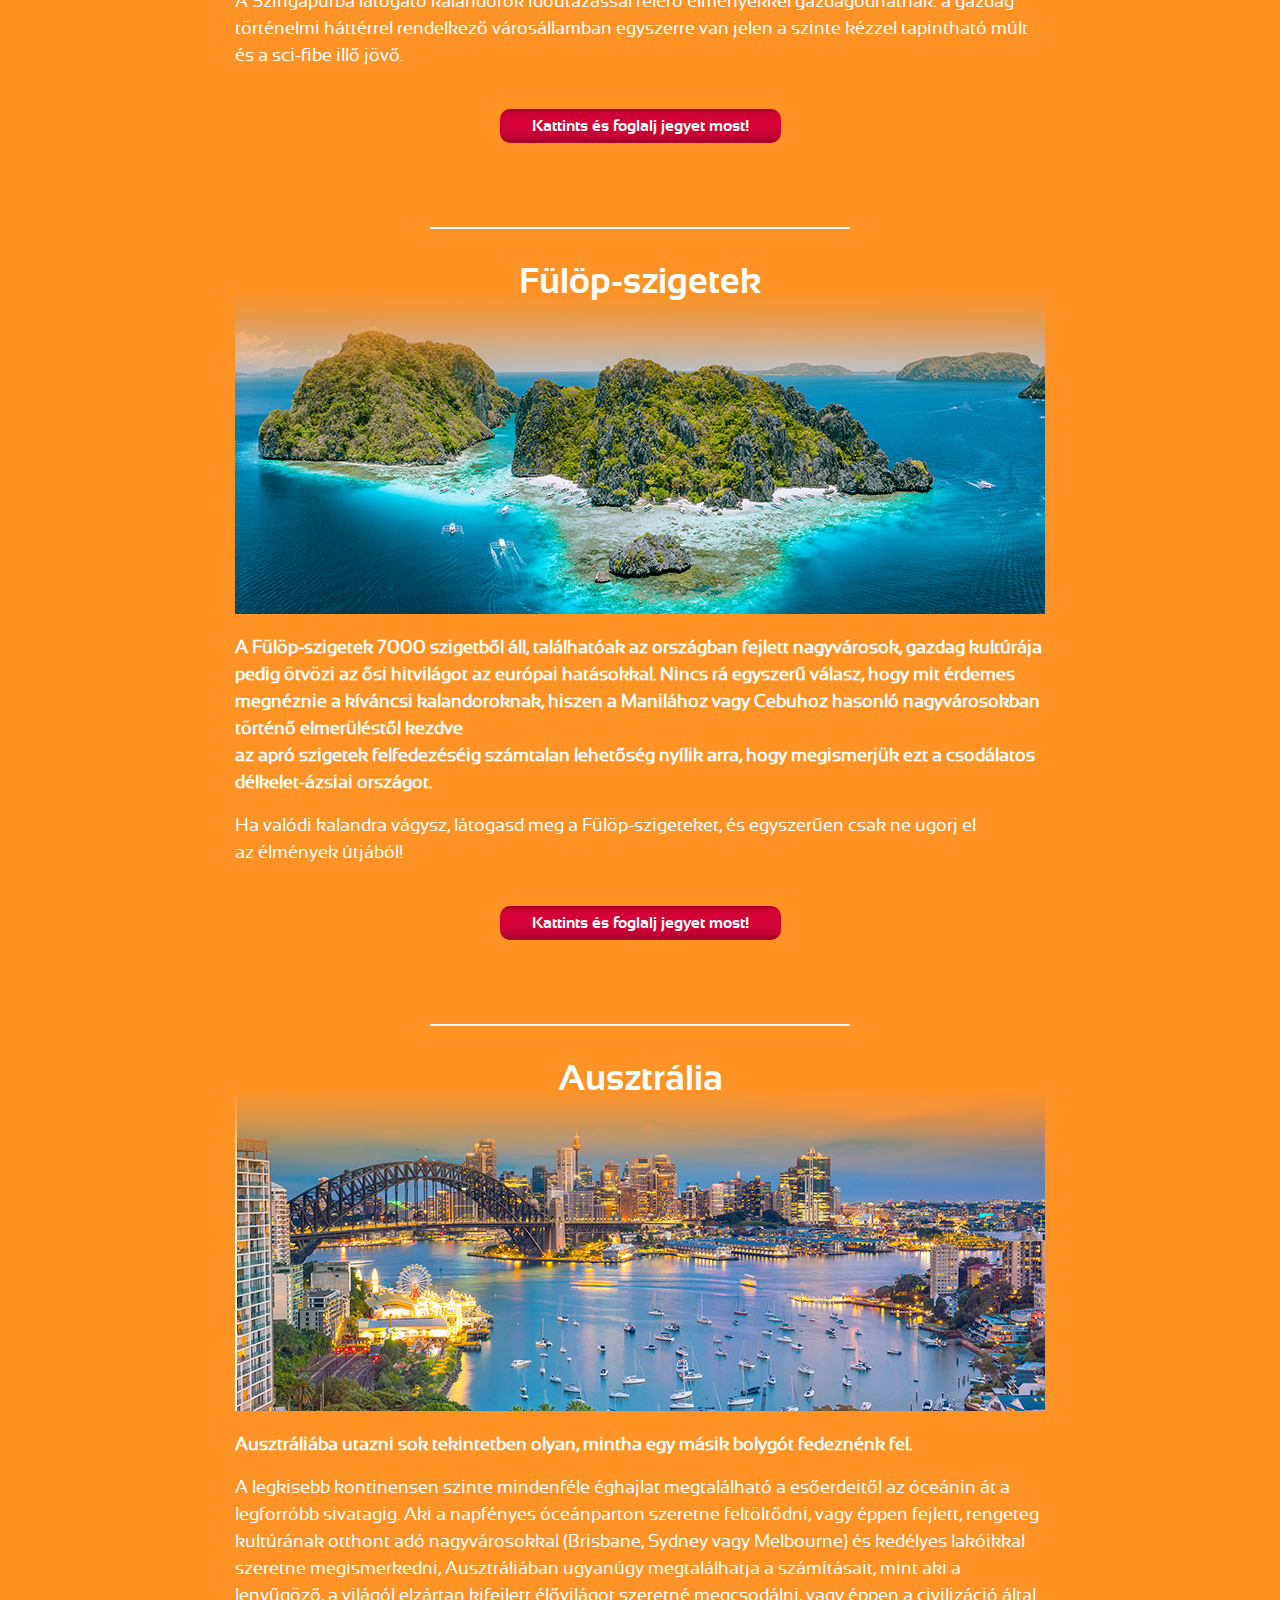
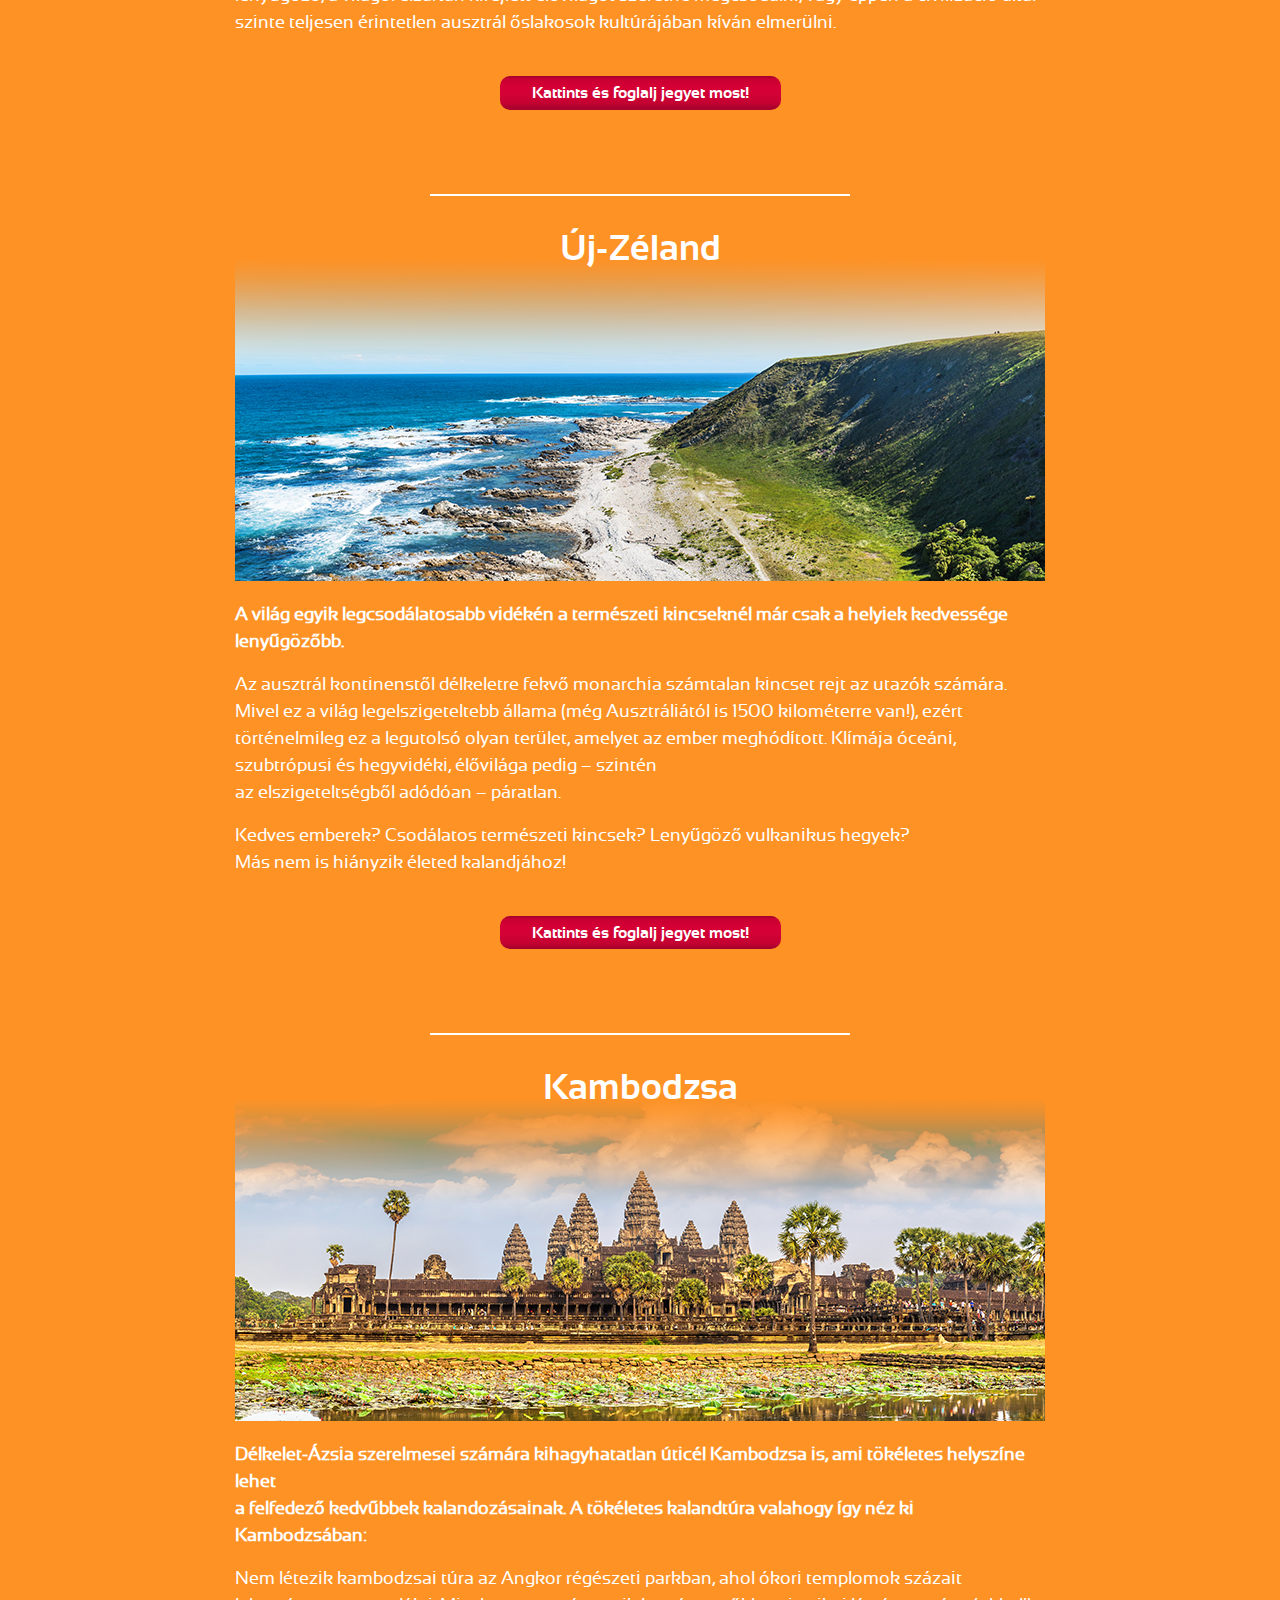
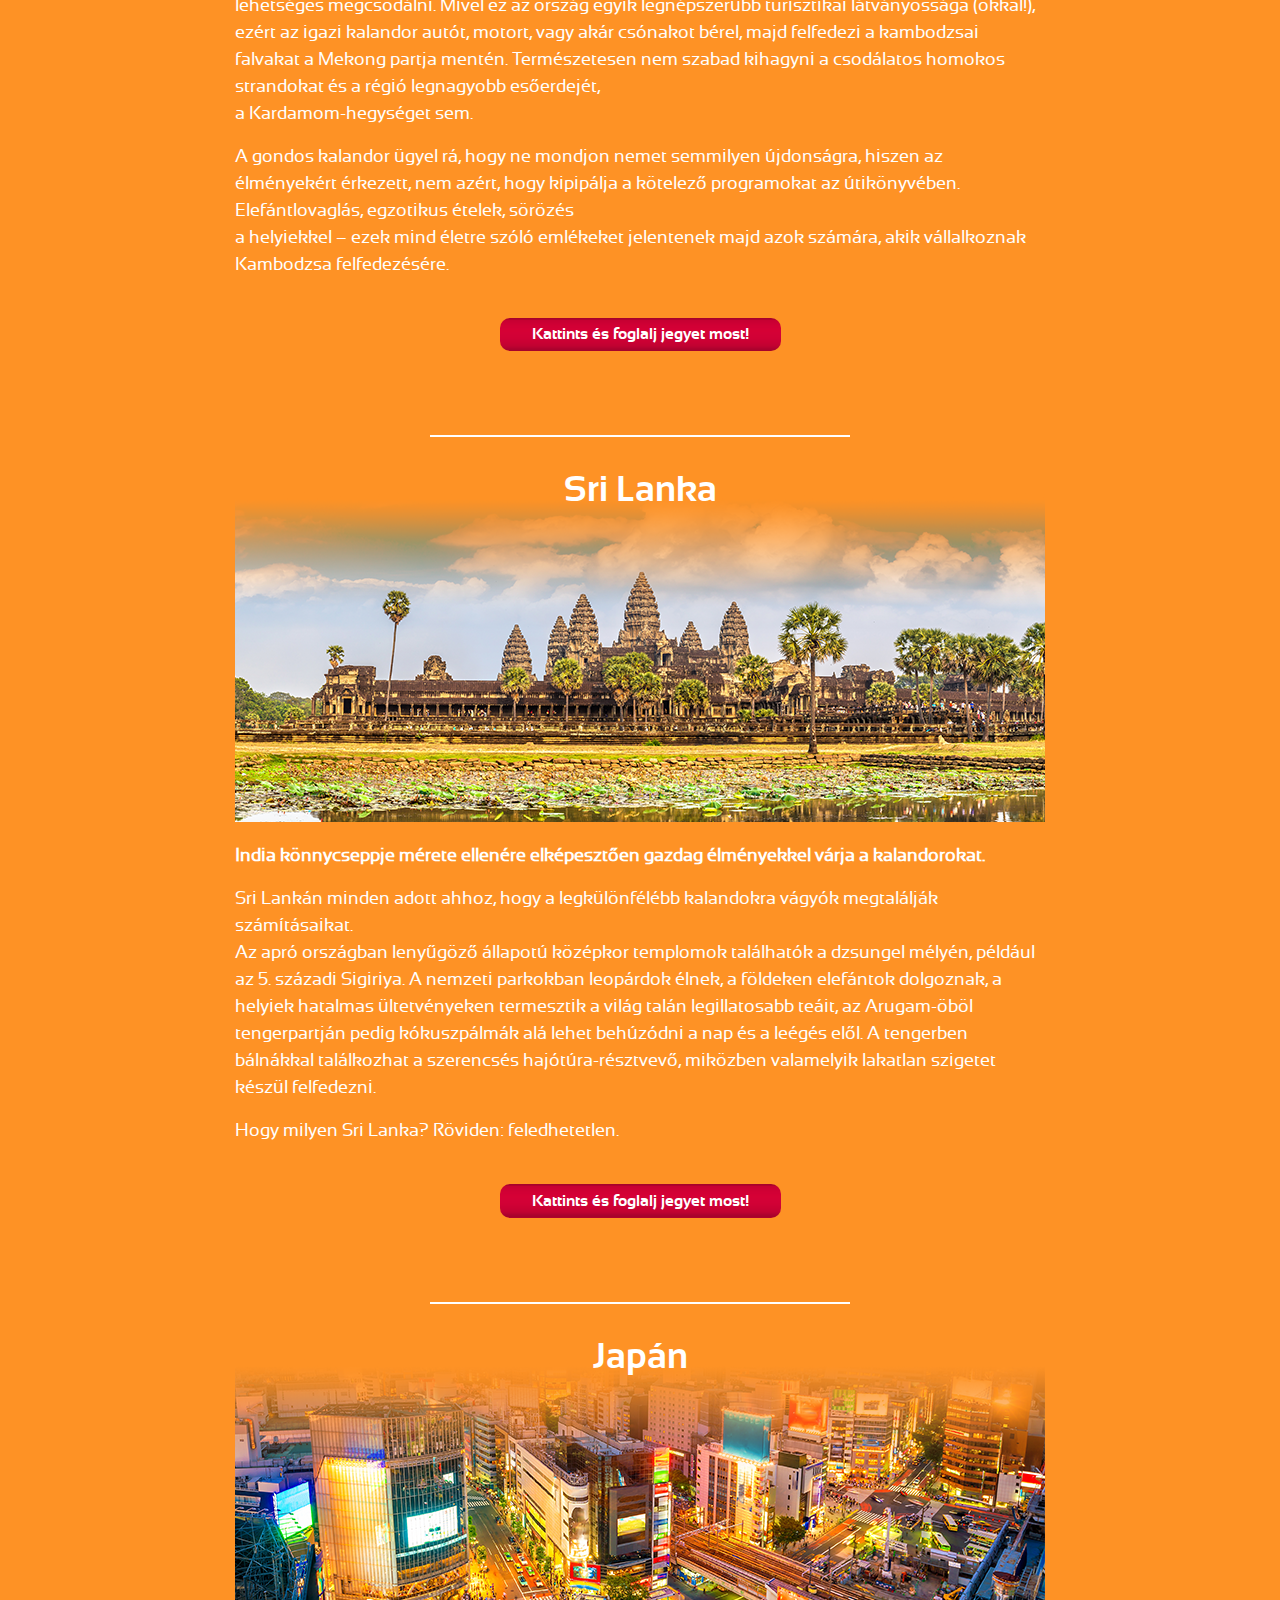
==== commit 0f2b6e42: "adding new cards" ====
--- a/news.html
+++ b/news.html
@@ -97,7 +97,7 @@
                                                 Economy class
                                                 <a href="#" class="next"><i class="right"></i></a>
                                             </div>
-                                            <img src="assets/images/slide1.png" class="img-fluid" />
+                                            <img src="assets/images/slide1.png" class="img-fluid"/>
                                         </div>
                                         <div class="slide" id="slide2">
                                             <div class="control-wrapper">
@@ -105,7 +105,7 @@
                                                 Premium economy class
                                                 <a href="#" class="next"><i class="right"></i></a>
                                             </div>
-                                            <img src="assets/images/slide2.png" class="img-fluid" />
+                                            <img src="assets/images/slide2.png" class="img-fluid"/>
                                         </div>
                                         <div class="slide" id="slide3">
                                             <div class="control-wrapper">
@@ -113,7 +113,7 @@
                                                 Business class
                                                 <a href="#" class="next"><i class="right"></i></a>
                                             </div>
-                                            <img src="assets/images/slide3.png" class="img-fluid" />
+                                            <img src="assets/images/slide3.png" class="img-fluid"/>
                                         </div>
                                         <div class="slide" id="slide4">
                                             <div class="control-wrapper">
@@ -121,7 +121,7 @@
                                                 Premium business class
                                                 <a href="#" class="next"><i class="right"></i></a>
                                             </div>
-                                            <img src="assets/images/slide4.png" class="img-fluid" />
+                                            <img src="assets/images/slide4.png" class="img-fluid"/>
                                         </div>
                                     </div>
 
@@ -213,7 +213,8 @@
 
 
                     <p class="card-text"></p>Az igazi kalandot természetesen az jelenti majd számodra, ha az ajánlott
-                    útról letérve magadnak fedezed <br />fel mindazt, amit ez az elképesztő város tartogat a számodra. Egyet
+                    útról letérve magadnak fedezed <br/>fel mindazt, amit ez az elképesztő város tartogat a számodra.
+                    Egyet
                     viszont egészen biztosan nem fogsz itt: unatkozni. </p>
                     <p class="card-text text-center"><a
                             href="https://utazas.pelikan.hu/repulojegyek/china-eastern" target="_blank"
@@ -247,9 +248,9 @@
                     parton tölteni, hiszen számtalan csodás természeti kincs vár még arra, hogy a
                     kalandra éhező utazók elálmélkodjanak rajta.</p>
                 <p class="card-text">Akik számára a kirándulást jelenti a kalandozás, szintén
-                megtalálhatják számításaikat megéri felhágni Thaiföld nyaktörő szikláira és
-                végigtalpalni a legcsodálatosabb túraútvonalakat, hiszen a dús növényzettel
-                borított hegyekről páratlan látvány tárulhat a vállalkozó kedvűek szeme elé.</p>
+                    megtalálhatják számításaikat megéri felhágni Thaiföld nyaktörő szikláira és
+                    végigtalpalni a legcsodálatosabb túraútvonalakat, hiszen a dús növényzettel
+                    borított hegyekről páratlan látvány tárulhat a vállalkozó kedvűek szeme elé.</p>
                 <p class="card-text text-center"><a
                         href="https://utazas.pelikan.hu/repulojegyek/china-eastern" target="_blank"
                         class="btn btn-primary mt-4" style="text-decoration: none">Kattints és foglalj
@@ -308,19 +309,22 @@
                         Túlságosan sok a lehetőség? Szívesen segítünk. Olvasd el az alább 10 ötletünket,
                         majd állítsd össze magadnak életed nagy kalandjának programját!</p>
                     <div class="row mb-3">
-                        <div class="col-2 font-weight-bold text-nowrap" style="font-size: 30px; line-height: 24px">1.</div>
+                        <div class="col-2 font-weight-bold text-nowrap" style="font-size: 30px; line-height: 24px">1.
+                        </div>
                         <div class="col-10">Hajókázni a Mekong rizsföldekkel és őserdőkkel szegélyezett
                             deltáján
                         </div>
                     </div>
                     <div class="row mb-3">
-                        <div class="col-2 font-weight-bold text-nowrap" style="font-size: 30px; line-height: 24px">2.</div>
+                        <div class="col-2 font-weight-bold text-nowrap" style="font-size: 30px; line-height: 24px">2.
+                        </div>
                         <div class="col-10">Lámpást gyújtani a vietnámi újévkor rendezett hétnapos
                             fesztiválon
                         </div>
                     </div>
                     <div class="row mb-3">
-                        <div class="col-2 font-weight-bold text-nowrap" style="font-size: 30px; line-height: 24px">3.</div>
+                        <div class="col-2 font-weight-bold text-nowrap" style="font-size: 30px; line-height: 24px">3.
+                        </div>
                         <div class="col-10">Megkóstolni a kopi luwak kávét Buon Ma Thoutban, a régió
                             kávéközpontjában
                         </div>
@@ -332,7 +336,8 @@
                         </div>
                     </div>
                     <div class="row mb-3">
-                        <div class="col-2 font-weight-bold text-nowrap" style="font-size: 30px; line-height: 24px">5.</div>
+                        <div class="col-2 font-weight-bold text-nowrap" style="font-size: 30px; line-height: 24px">5.
+                        </div>
                         <div class="col-10">Megtalálni a legfinomabb pho levest Hanoiban – nem lesz
                             egyszerű!
                         </div>
@@ -344,7 +349,8 @@
                         </div>
                     </div>
                     <div class="row mb-3">
-                        <div class="col-2 font-weight-bold text-nowrap" style="font-size: 30px; line-height: 24px">7.</div>
+                        <div class="col-2 font-weight-bold text-nowrap" style="font-size: 30px; line-height: 24px">7.
+                        </div>
                         <div class="col-10">Elámulni a Ha Long-öböl vagy a vele szomszédos Bai Tu
                             Long-öböl mészkőszikláin
                         </div>
@@ -356,7 +362,8 @@
                         </div>
                     </div>
                     <div class="row mb-3">
-                        <div class="col-2 font-weight-bold text-nowrap" style="font-size: 30px; line-height: 24px">9.</div>
+                        <div class="col-2 font-weight-bold text-nowrap" style="font-size: 30px; line-height: 24px">9.
+                        </div>
                         <div class="col-10">Beszívni a történelmi levegőt a csodálatos Hoi An óvárosában
                         </div>
                     </div>
@@ -401,6 +408,317 @@
                         jegyet most!</a></p>
                 </div>
             </div>
+
+            <!-- new content -->
+
+            <div class="card mb-5">
+                <h5 class="card-title text-center">
+                    <hr/>
+                    Jakarta
+                </h5>
+                <img class="card-img-top" src="assets/images/jakarta.png">
+                <div class="card-body">
+                    <p class="card-text font-weight-bold">Indonézia egyik legnagyobb szigetén, Jáván található az ország
+                        fővárosa, Jakarta. Az ide látogatókat hihetetlenül sokszínű élmények várják, mivel számos
+                        különböző nép kultúrája hagyta nyomát ezen <br/>a metropoliszon – Jakartát többen lakják, mint
+                        Magyarországot!
+                    </p>
+                    <p class="card-text">Az egyik legfőbb kaland, amit Jakarta kínál, az a különféle kultúrák
+                        együttélésének felderítése. A város jellegét történelméből kifolyólag az arab, jávai, maláj,
+                        kínai, indiai és európai kulturális jegyek határozzák meg: az építészettől kezdve a
+                        hagyományokon és ünnepeken át a gasztronómiáig mindent a sokszínűség határoz meg, ha pedig
+                        ülepednie kell a sok befogadnivalónak, bármikor el lehet menni strandolni egyet a napfényes
+                        tengerpartra vagy felfedezni a számtalan apró szigetet, amik a városhoz tartoznak.</p>
+                    <p class="card-text text-center"><a
+                            href="https://utazas.pelikan.hu/repulojegyek/china-eastern" target="_blank"
+                            class="btn btn-primary mt-4" style="text-decoration: none">Kattints és foglalj
+                        jegyet most!</a></p>
+                </div>
+            </div>
+
+            <div class="card mb-5">
+                <h5 class="card-title text-center">
+                    <hr/>
+                    Indonéz szigetvilág
+                </h5>
+                <img class="card-img-top" src="assets/images/indonez.png">
+                <div class="card-body">
+                    <p class="card-text font-weight-bold">Indonézia kiterjedése hatalmas. A keleti és a nyugati széle
+                        között 5120 kilométernyi, 17 504 szigetet magába foglaló szigetvilág található – egy élet is
+                        kevés lenne ahhoz, hogy mindent felfedezz benne!
+                    </p>
+                    <p class="card-text">A legkedveltebb úticél a szigetek közül Bali, amely önmagában is megér több
+                        expedíciót is. Balin kívül azonban érdemes olyan utazásra indulni az indonéz szigetvilágban,
+                        amely során a kalandor folyamatosan mozgásban van. Ezt első sorban haladó kalandoroknak
+                        ajánljuk, hiszen ilyenkor nagyon alaposan el kell tervezni <br/>a közlekedést és a
+                        túraútvonalat.</p>
+                    <p class="card-text">A Lombok szigetéről induló, majd a Gili-szigeteket bejáró túra például
+                        különösen izgalmas lehet. Lombok egy Balitól keletre található, körülbelül ugyanakkora sziget,
+                        amely szomszédjához hasonlóan gazdag élővilággal <br/>és kultúrával rendelkezik, így felfedezése
+                        sokoldalú kalandot jelent. A Gili-szigetcsoport három aprócska tagja Lombok északnyugati
+                        csücskének partjainál található, és kiválóan bejárhatók gyalog, biciklin, vagy akár lovaskocsin
+                        is, a motoros és autós forgalom ugyanis tiltott a szigeteken.</p>
+                    <p class="card-text">A szigetek partjai mentén lebilincselően izgalmas és élettel teli
+                        korallzátonyok várják azokat, akik a szárazföldi kalandok után a tengerszint alatt keresnének
+                        újabb izgalmakat.</p>
+                    <p class="card-text text-center"><a
+                            href="https://utazas.pelikan.hu/repulojegyek/china-eastern" target="_blank"
+                            class="btn btn-primary mt-4" style="text-decoration: none">Kattints és foglalj
+                        jegyet most!</a></p>
+                </div>
+            </div>
+
+            <div class="card mb-5">
+                <h5 class="card-title text-center">
+                    <hr/>
+                    Szingapúr
+                </h5>
+                <img class="card-img-top" src="assets/images/indonez.png">
+                <div class="card-body">
+                    <p class="card-text font-weight-bold">Egy elképesztően izgalmas városállam, egy önálló kis
+                        univerzummal felérő sziget, a világ egyik legfejlettebb régiója: aki Szingapúrba vált jegyet,
+                        hihetetlen kalandok elé néz a Malajziától délre fekvő szigeten. Eseménydús történelmét a 3.
+                        századtól kezdve, az első írásos említésektől számítjuk. A középkortól kezdve lett a régió egyik
+                        legkomolyabb városává, később a Brit gyarmatbirodalom legjelentősebb helyi kikötőjévé és
+                        központjává vált, 1965-ben pedig elnyerte függetlenségét is.
+
+                    </p>
+                    <p class="card-text">A Szingapúrba látogató kalandorok időutazással felérő élményekkel
+                        gazdagodhatnak: a gazdag történelmi háttérrel rendelkező városállamban egyszerre van jelen a
+                        szinte kézzel tapintható múlt és a sci-fibe illő jövő.
+                    </p>
+                    <p class="card-text text-center"><a
+                            href="https://utazas.pelikan.hu/repulojegyek/china-eastern" target="_blank"
+                            class="btn btn-primary mt-4" style="text-decoration: none">Kattints és foglalj
+                        jegyet most!</a></p>
+                </div>
+            </div>
+
+            <div class="card mb-5">
+                <h5 class="card-title text-center">
+                    <hr/>
+                    Fülöp-szigetek
+                </h5>
+                <img class="card-img-top" src="assets/images/fulop.png">
+                <div class="card-body">
+                    <p class="card-text font-weight-bold">A Fülöp-szigetek 7000 szigetből áll, találhatóak az országban
+                        fejlett nagyvárosok, gazdag kultúrája pedig ötvözi az ősi hitvilágot az európai hatásokkal.
+                        Nincs rá egyszerű válasz, hogy mit érdemes megnéznie a kíváncsi kalandoroknak, hiszen a
+                        Manilához vagy Cebuhoz hasonló nagyvárosokban történő elmerüléstől kezdve <br/>az apró szigetek
+                        felfedezéséig számtalan lehetőség nyílik arra, hogy megismerjük ezt a csodálatos délkelet-ázsiai
+                        országot.
+                    </p>
+                    <p class="card-text">Ha valódi kalandra vágysz, látogasd meg a Fülöp-szigeteket, és egyszerűen csak
+                        ne ugorj el <br/>az élmények útjából!
+                    </p>
+                    <p class="card-text text-center"><a
+                            href="https://utazas.pelikan.hu/repulojegyek/china-eastern" target="_blank"
+                            class="btn btn-primary mt-4" style="text-decoration: none">Kattints és foglalj
+                        jegyet most!</a></p>
+                </div>
+            </div>
+
+            <div class="card mb-5">
+                <h5 class="card-title text-center">
+                    <hr/>
+                    Ausztrália
+                </h5>
+                <img class="card-img-top" src="assets/images/australia.png">
+                <div class="card-body">
+                    <p class="card-text font-weight-bold">Ausztráliába utazni sok tekintetben olyan, mintha egy másik
+                        bolygót fedeznénk fel.
+                    </p>
+                    <p class="card-text">A legkisebb kontinensen szinte mindenféle éghajlat megtalálható a esőerdeitől
+                        az óceánin át a legforróbb sivatagig. Aki a napfényes óceánparton szeretne feltöltődni, vagy
+                        éppen fejlett, rengeteg kultúrának otthont adó nagyvárosokkal (Brisbane, Sydney vagy Melbourne)
+                        és kedélyes lakóikkal szeretne megismerkedni, Ausztráliában ugyanúgy megtalálhatja a
+                        számításait, mint aki a lenyűgöző, a világól elzártan kifejlett élővilágot szeretné megcsodálni,
+                        vagy éppen a civilizáció által szinte teljesen érintetlen ausztrál őslakosok kultúrájában kíván
+                        elmerülni.
+                    </p>
+                    <p class="card-text text-center"><a
+                            href="https://utazas.pelikan.hu/repulojegyek/china-eastern" target="_blank"
+                            class="btn btn-primary mt-4" style="text-decoration: none">Kattints és foglalj
+                        jegyet most!</a></p>
+                </div>
+            </div>
+
+            <div class="card mb-5">
+                <h5 class="card-title text-center">
+                    <hr/>
+                    Új-Zéland
+                </h5>
+                <img class="card-img-top" src="assets/images/new-zealand.png">
+                <div class="card-body">
+                    <p class="card-text font-weight-bold">A világ egyik legcsodálatosabb vidékén a természeti kincseknél
+                        már csak a helyiek kedvessége lenyűgözőbb.
+                    </p>
+                    <p class="card-text">Az ausztrál kontinenstől délkeletre fekvő monarchia számtalan kincset rejt az
+                        utazók számára. Mivel ez a világ legelszigeteltebb állama (még Ausztráliától is 1500 kilométerre
+                        van!), ezért történelmileg ez a legutolsó olyan terület, amelyet az ember meghódított. Klímája
+                        óceáni, szubtrópusi és hegyvidéki, élővilága pedig – szintén <br/>az elszigeteltségből adódóan –
+                        páratlan.
+                    </p>
+                    <p class="card-text">Kedves emberek? Csodálatos természeti kincsek? Lenyűgöző vulkanikus hegyek?
+                        <br/>Más nem is hiányzik életed kalandjához!
+                    </p>
+                    <p class="card-text text-center"><a
+                            href="https://utazas.pelikan.hu/repulojegyek/china-eastern" target="_blank"
+                            class="btn btn-primary mt-4" style="text-decoration: none">Kattints és foglalj
+                        jegyet most!</a></p>
+                </div>
+            </div>
+
+            <div class="card mb-5">
+                <h5 class="card-title text-center">
+                    <hr/>
+                    Kambodzsa
+                </h5>
+                <img class="card-img-top" src="assets/images/kambodzsa.png">
+                <div class="card-body">
+                    <p class="card-text font-weight-bold">Délkelet-Ázsia szerelmesei számára kihagyhatatlan úticél
+                        Kambodzsa is, ami tökéletes helyszíne lehet <br/>a felfedező kedvűbbek kalandozásainak. A
+                        tökéletes kalandtúra valahogy így néz ki Kambodzsában:
+                    </p>
+                    <p class="card-text">Nem létezik kambodzsai túra az Angkor régészeti parkban, ahol ókori templomok
+                        százait lehetséges megcsodálni. Mivel ez az ország egyik legnépszerűbb turisztikai látványossága
+                        (okkal!), ezért az igazi kalandor autót, motort, vagy akár csónakot bérel, majd felfedezi a
+                        kambodzsai falvakat a Mekong partja mentén. Természetesen nem szabad kihagyni a csodálatos
+                        homokos strandokat és a régió legnagyobb esőerdejét, <br/>a Kardamom-hegységet sem.
+                    </p>
+                    <p class="card-text">A gondos kalandor ügyel rá, hogy ne mondjon nemet semmilyen újdonságra, hiszen
+                        az élményekért érkezett, nem azért, hogy kipipálja a kötelező programokat az útikönyvében.
+                        Elefántlovaglás, egzotikus ételek, sörözés <br/>a helyiekkel – ezek mind életre szóló emlékeket
+                        jelentenek majd azok számára, akik vállalkoznak <br/>Kambodzsa felfedezésére.
+                    </p>
+                    <p class="card-text text-center"><a
+                            href="https://utazas.pelikan.hu/repulojegyek/china-eastern" target="_blank"
+                            class="btn btn-primary mt-4" style="text-decoration: none">Kattints és foglalj
+                        jegyet most!</a></p>
+                </div>
+            </div>
+
+            <div class="card mb-5">
+                <h5 class="card-title text-center">
+                    <hr/>
+                    Sri Lanka
+                </h5>
+                <img class="card-img-top" src="assets/images/kambodzsa.png">
+                <div class="card-body">
+                    <p class="card-text font-weight-bold">India könnycseppje mérete ellenére elképesztően gazdag
+                        élményekkel várja a kalandorokat.
+                    </p>
+                    <p class="card-text">Sri Lankán minden adott ahhoz, hogy a legkülönfélébb kalandokra vágyók
+                        megtalálják számításaikat. <br/>Az apró országban lenyűgöző állapotú középkor templomok
+                        találhatók a dzsungel mélyén, például <br/>az 5. századi Sigiriya. A nemzeti parkokban leopárdok
+                        élnek, a földeken elefántok dolgoznak, a helyiek hatalmas ültetvényeken termesztik a világ talán
+                        legillatosabb teáit, az Arugam-öböl tengerpartján pedig kókuszpálmák alá lehet behúzódni a nap
+                        és a leégés elől. A tengerben bálnákkal találkozhat a szerencsés hajótúra-résztvevő, miközben
+                        valamelyik lakatlan szigetet készül felfedezni.
+                    </p>
+                    <p class="card-text">Hogy milyen Sri Lanka? Röviden: feledhetetlen.
+                    </p>
+                    <p class="card-text text-center"><a
+                            href="https://utazas.pelikan.hu/repulojegyek/china-eastern" target="_blank"
+                            class="btn btn-primary mt-4" style="text-decoration: none">Kattints és foglalj
+                        jegyet most!</a></p>
+                </div>
+            </div>
+
+            <div class="card mb-5">
+                <h5 class="card-title text-center">
+                    <hr/>
+                    Japán
+                </h5>
+                <img class="card-img-top" src="assets/images/japan.png">
+                <div class="card-body">
+                    <p class="card-text font-weight-bold">A legkeletibb ázsiai ország gyökeresen más, mint a világ
+                        bármely pontja.
+                    </p>
+                    <p class="card-text">Aki Japánba vágyik, az valószínűleg a kultúrából szeretne ízelítőt nyerni
+                        elsősorban, hiszen a világ technológiailag egyik legfejlettebb része együtt él az ősi
+                        hiedelemvilágával és szokásaival, amely így valóban időtlennek tetszik.
+                    </p>
+                    <p class="card-text">A nagyvárosi kalandorok a világ legóriásibb metropoliszait fedezhetik itt fel,
+                        a természeti kincsek kedvelői pedig hegyi termálfürdőkben lazíthatnak, megcsodálhatják a Fujit
+                        és az ország számos bambuszerdejét.</p>
+                    <p class="card-text">A Japánba látogatók egyetlen dolgot szoktak kevesellni az országban: az időt,
+                        amit ott tölthetnek.
+                    </p>
+                    <p class="card-text text-center"><a
+                            href="https://utazas.pelikan.hu/repulojegyek/china-eastern" target="_blank"
+                            class="btn btn-primary mt-4" style="text-decoration: none">Kattints és foglalj
+                        jegyet most!</a></p>
+                </div>
+            </div>
+
+            <div class="card mb-5">
+                <h5 class="card-title text-center">
+                    <hr/>
+                    Dél-Korea
+                </h5>
+                <img class="card-img-top" src="assets/images/south-korea.png">
+                <div class="card-body">
+                    <p class="card-text font-weight-bold">Ha kíváncsi vagy, milyen egy olyan távol-keleti ország kétezer
+                        éves fővárosa, ami az utóbbi évtizedekben a világ negyedik legnagyobb gazdasággal rendelkező
+                        metropoliszává nőtte ki magát, akkor kezdd el még ma megtervezni a szöuli kalandodat!
+                    </p>
+                    <p class="card-text">Készülj fel, hogy a kiruccanás a dél-koreai fővárosba hihetetlenül tömény lesz:
+                        nem csak azért, mert ebben <br/>a 10 milliós lakosságú, 16 000 fő/négyzetkilométeres
+                        népsűrűséggel rendelkező Szöul lakossága rendkívül homogén (mindössze negyedmillió lakos nem
+                        koreai származású!), így a hasonló méretű metropoliszokkal ellentétben itt nem a kultúrák egymás
+                        mellett élése határozza meg az élményt, hanem azért is, mert itt <br/>a futurisztikus és a
+                        történelmi elemek egymás mellett élve képeznek harmóniát.
+
+                    </p>
+                    <p class="card-text">Fedezd fel a lenyűgöző Kjongbokkungot, Szöul öt királyi palotájának talán
+                        leglenyűgözőbbikét, vesd bele magad a vásári forgatagba a gigászi Namdemun piacon vagy a
+                        világhírű Noryangjin halpiacon, barangolj <br/>a történelmi Bukchon Hanok faluban és a Bukhansan
+                        Nemzeti Parkban, és találd meg, <br/>Dél-Korea melyik arcát szereted a legjobban!</p>
+                    <p class="card-text text-center"><a
+                            href="https://utazas.pelikan.hu/repulojegyek/china-eastern" target="_blank"
+                            class="btn btn-primary mt-4" style="text-decoration: none">Kattints és foglalj
+                        jegyet most!</a></p>
+                </div>
+            </div>
+
+            <div class="card mb-5">
+                <h5 class="card-title text-center">
+                    <hr/>
+                    Malajzia
+                </h5>
+                <img class="card-img-top" src="assets/images/malaysia.png">
+                <div class="card-body">
+                    <p class="card-text font-weight-bold">Hogy miért látogasd meg Malajziát? Rengeteg okot tudunk ám
+                        felsorolni!
+                    </p>
+                    <p class="card-text">Először is a főváros, Kuala Lumpur miatt. Számos hatalmas közparkja (és az
+                        ikonikus Petronas-ikertornyok színe miatt is) Ázsia zöld fővárosának nevezett metropoliszban
+                        hihetetlen gazdag kulturális élményekben lehet részed, ha utazni elsősorban az emberek miatt
+                        szeretsz.
+                    </p>
+                    <p class="card-text">Ha egyenlítői idillre vágysz, érdemes meglátogatni Malajziát paradicsomi
+                        szigetei miatt: Redang, <br/>a Perhentian-szigetek, Langkawi vagy éppen Rawa kitűnően alkalmas
+                        arra, hogy kipihend <br/>az egészéves fáradalmakat.
+                    </p>
+                    <p class="card-text">Egzotikus ételeket kóstolnál? Akkor a maláj konyhaművészet miatt is érdemes
+                        lehet meglátogatnod <br/>az országot. A maláj konyhára leginkább a kínai, japán és indiai volt
+                        hatással az idők során, így ha fűszeres fogásokat keresel, nem fogsz csalódni.
+                    </p>
+                    <p class="card-text">Ha természetközeli élményeket keresel dzsungelekkel, barlangokkal, finom
+                        teákkal, lélegzetelállító növényvilággal, akkor sem fogsz csalódni Malajziában, hiszen a világ
+                        egyik legkellemesebb klímájú régiójában fekszik, ahol az élet virágzik.
+                    </p>
+                    <p class="card-text">Válaszd úticélodul Malajziát, és készülj életed nagy kalandjára!
+                    </p>
+                    <p class="card-text text-center"><a
+                            href="https://utazas.pelikan.hu/repulojegyek/china-eastern" target="_blank"
+                            class="btn btn-primary mt-4" style="text-decoration: none">Kattints és foglalj
+                        jegyet most!</a></p>
+                </div>
+            </div>
+
+            <!-- new content end -->
         </div>
     </div>
 </div>
